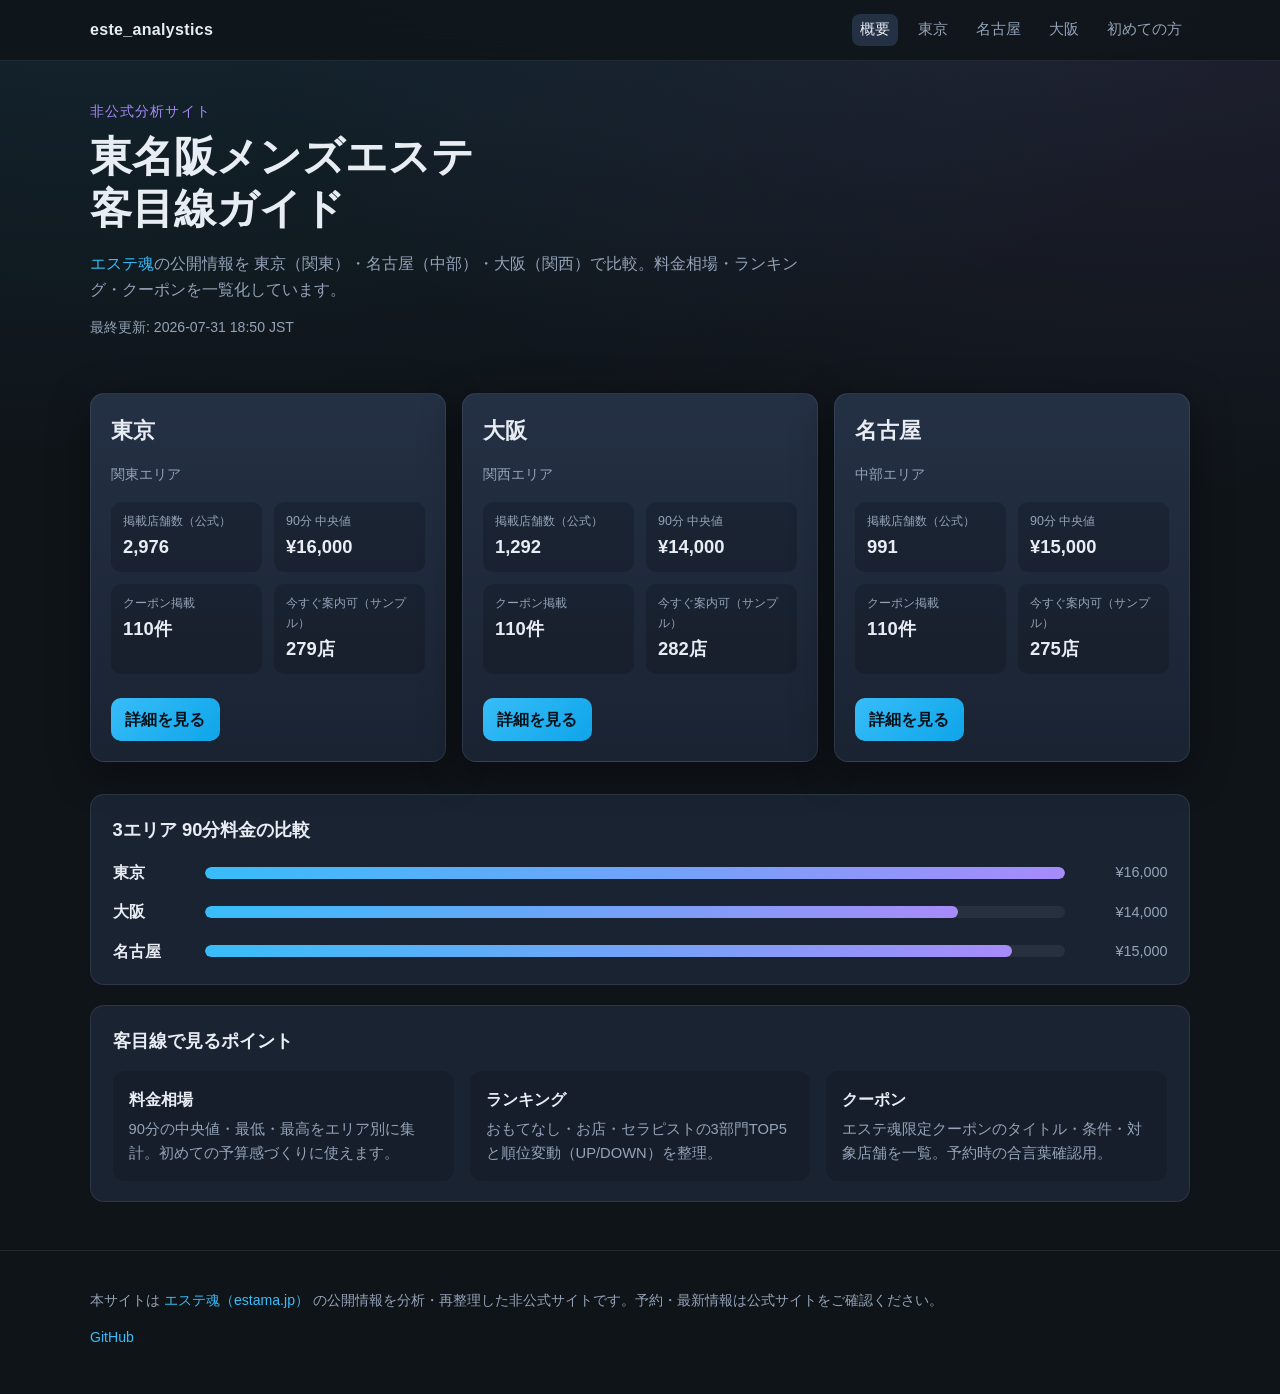
==== docs/index.html @ 69bd5143 "Add estama.jp analytics site for Tokyo, Nagoya, and Osaka. Publish customer-facing price, ranking, a" ====
<!DOCTYPE html>
<html lang="ja">
<head>
  <meta charset="UTF-8">
  <meta name="viewport" content="width=device-width, initial-scale=1.0">
  <title>エステ魂 東名阪エリア解析 | este_analystics</title>
  <meta name="description" content="エステ魂（estama.jp）の東京・名古屋・大阪エリアを客目線で再整理。料金相場、ランキング、クーポンを比較。">
  <link rel="stylesheet" href="css/style.css">
</head>
<body>
  <header class="site-header">
    <div class="container header-inner">
      <a class="logo" href="index.html">este_analystics</a>
      <nav class="nav">
        <a href="index.html" class="active">概要</a>
        <a href="area.html?region=kanto">東京</a>
        <a href="area.html?region=chubu">名古屋</a>
        <a href="area.html?region=kansai">大阪</a>
        <a href="guide.html">初めての方</a>
      </nav>
    </div>
  </header>

  <main class="container">
    <section class="hero">
      <p class="eyebrow">非公式分析サイト</p>
      <h1>東名阪メンズエステ<br>客目線ガイド</h1>
      <p class="lead">
        <a href="https://estama.jp/" target="_blank" rel="noopener">エステ魂</a>の公開情報を
        東京（関東）・名古屋（中部）・大阪（関西）で比較。料金相場・ランキング・クーポンを一覧化しています。
      </p>
      <p class="updated" id="updated-at">データ読込中…</p>
    </section>

    <section class="cards" id="region-cards"></section>

    <section class="panel">
      <h2>3エリア 90分料金の比較</h2>
      <div class="chart-bars" id="price-chart"></div>
    </section>

    <section class="panel">
      <h2>客目線で見るポイント</h2>
      <div class="tips-grid">
        <article class="tip">
          <h3>料金相場</h3>
          <p>90分の中央値・最低・最高をエリア別に集計。初めての予算感づくりに使えます。</p>
        </article>
        <article class="tip">
          <h3>ランキング</h3>
          <p>おもてなし・お店・セラピストの3部門TOP5と順位変動（UP/DOWN）を整理。</p>
        </article>
        <article class="tip">
          <h3>クーポン</h3>
          <p>エステ魂限定クーポンのタイトル・条件・対象店舗を一覧。予約時の合言葉確認用。</p>
        </article>
      </div>
    </section>
  </main>

  <footer class="site-footer">
    <div class="container">
      <p>
        本サイトは <a href="https://estama.jp/" target="_blank" rel="noopener">エステ魂（estama.jp）</a>
        の公開情報を分析・再整理した非公式サイトです。予約・最新情報は公式サイトをご確認ください。
      </p>
      <p><a href="https://github.com/jim-auto/este_analystics">GitHub</a></p>
    </div>
  </footer>

  <script src="js/utils.js"></script>
  <script src="js/index.js"></script>
</body>
</html>
---- docs/css/style.css ----
:root {
  --bg: #0f1419;
  --surface: #1a2332;
  --surface2: #243044;
  --text: #e8edf4;
  --muted: #94a3b8;
  --accent: #38bdf8;
  --accent2: #a78bfa;
  --ok: #34d399;
  --warn: #fbbf24;
  --danger: #f87171;
  --border: rgba(148, 163, 184, 0.15);
  --radius: 14px;
  --shadow: 0 10px 40px rgba(0, 0, 0, 0.35);
  font-family: "Segoe UI", "Hiragino Sans", "Yu Gothic UI", sans-serif;
}

* { box-sizing: border-box; }

body {
  margin: 0;
  background: radial-gradient(1200px 600px at 10% -10%, rgba(56, 189, 248, 0.12), transparent),
              radial-gradient(900px 500px at 90% 0%, rgba(167, 139, 250, 0.1), transparent),
              var(--bg);
  color: var(--text);
  line-height: 1.6;
}

a { color: var(--accent); text-decoration: none; }
a:hover { text-decoration: underline; }

.container { width: min(1100px, calc(100% - 2rem)); margin: 0 auto; }

.site-header {
  position: sticky;
  top: 0;
  z-index: 10;
  backdrop-filter: blur(12px);
  background: rgba(15, 20, 25, 0.85);
  border-bottom: 1px solid var(--border);
}

.header-inner {
  display: flex;
  align-items: center;
  justify-content: space-between;
  gap: 1rem;
  padding: 0.9rem 0;
}

.logo {
  font-weight: 700;
  color: var(--text);
  letter-spacing: 0.02em;
}

.nav {
  display: flex;
  flex-wrap: wrap;
  gap: 0.35rem 0.75rem;
}

.nav a {
  color: var(--muted);
  font-size: 0.92rem;
  padding: 0.25rem 0.5rem;
  border-radius: 8px;
}

.nav a.active,
.nav a:hover {
  color: var(--text);
  background: var(--surface2);
  text-decoration: none;
}

.hero { padding: 2.5rem 0 1rem; }
.eyebrow {
  color: var(--accent2);
  font-size: 0.85rem;
  letter-spacing: 0.08em;
  text-transform: uppercase;
  margin: 0 0 0.5rem;
}
.hero h1 {
  font-size: clamp(1.8rem, 4vw, 2.6rem);
  line-height: 1.25;
  margin: 0 0 1rem;
}
.lead { color: var(--muted); max-width: 720px; margin: 0 0 0.75rem; }
.updated { color: var(--muted); font-size: 0.88rem; }

.cards {
  display: grid;
  grid-template-columns: repeat(auto-fit, minmax(260px, 1fr));
  gap: 1rem;
  margin: 1.5rem 0 2rem;
}

.card {
  background: linear-gradient(180deg, var(--surface2), var(--surface));
  border: 1px solid var(--border);
  border-radius: var(--radius);
  padding: 1.25rem;
  box-shadow: var(--shadow);
}

.card h2 { margin: 0 0 0.25rem; font-size: 1.35rem; }
.card .sub { color: var(--muted); font-size: 0.9rem; margin-bottom: 1rem; }
.stat-grid {
  display: grid;
  grid-template-columns: 1fr 1fr;
  gap: 0.75rem;
  margin: 1rem 0;
}
.stat {
  background: rgba(0,0,0,0.18);
  border-radius: 10px;
  padding: 0.65rem 0.75rem;
}
.stat .label { color: var(--muted); font-size: 0.78rem; }
.stat .value { font-size: 1.15rem; font-weight: 700; }

.btn {
  display: inline-block;
  margin-top: 0.5rem;
  padding: 0.55rem 0.9rem;
  border-radius: 10px;
  background: linear-gradient(135deg, var(--accent), #0ea5e9);
  color: #041018;
  font-weight: 600;
  text-decoration: none;
}
.btn:hover { filter: brightness(1.05); text-decoration: none; }

.panel {
  background: var(--surface);
  border: 1px solid var(--border);
  border-radius: var(--radius);
  padding: 1.25rem 1.35rem;
  margin-bottom: 1.25rem;
}
.panel h2 { margin-top: 0; font-size: 1.15rem; }

.chart-bars { display: grid; gap: 0.85rem; }
.bar-row {
  display: grid;
  grid-template-columns: 80px 1fr 90px;
  gap: 0.75rem;
  align-items: center;
}
.bar-label { font-weight: 600; }
.bar-track {
  height: 12px;
  background: rgba(255,255,255,0.06);
  border-radius: 999px;
  overflow: hidden;
}
.bar-fill {
  height: 100%;
  border-radius: 999px;
  background: linear-gradient(90deg, var(--accent), var(--accent2));
}
.bar-value { text-align: right; color: var(--muted); font-size: 0.9rem; }

.tips-grid {
  display: grid;
  grid-template-columns: repeat(auto-fit, minmax(220px, 1fr));
  gap: 1rem;
}
.tip {
  background: rgba(0,0,0,0.15);
  border-radius: 12px;
  padding: 1rem;
}
.tip h3 { margin: 0 0 0.35rem; font-size: 1rem; }
.tip p { margin: 0; color: var(--muted); font-size: 0.92rem; }

.site-footer {
  margin-top: 3rem;
  padding: 1.5rem 0 2rem;
  border-top: 1px solid var(--border);
  color: var(--muted);
  font-size: 0.88rem;
}

.area-header { padding: 2rem 0 0.5rem; }
.area-header h1 { margin: 0 0 0.35rem; }
.meta-row {
  display: flex;
  flex-wrap: wrap;
  gap: 0.5rem 1rem;
  color: var(--muted);
  font-size: 0.9rem;
  margin-bottom: 1rem;
}
.meta-row a { color: var(--accent); }

.grid-2 {
  display: grid;
  grid-template-columns: repeat(auto-fit, minmax(280px, 1fr));
  gap: 1rem;
}

table {
  width: 100%;
  border-collapse: collapse;
  font-size: 0.92rem;
}
th, td {
  padding: 0.55rem 0.45rem;
  border-bottom: 1px solid var(--border);
  text-align: left;
  vertical-align: top;
}
th { color: var(--muted); font-weight: 600; }

.trend-up { color: var(--ok); font-size: 0.82rem; }
.trend-down { color: var(--danger); font-size: 0.82rem; }
.trend-same { color: var(--muted); font-size: 0.82rem; }

.tag {
  display: inline-block;
  padding: 0.15rem 0.45rem;
  border-radius: 999px;
  background: rgba(56, 189, 248, 0.15);
  color: var(--accent);
  font-size: 0.78rem;
}

.coupon-list { display: grid; gap: 0.75rem; }
.coupon-item {
  padding: 0.85rem;
  border-radius: 12px;
  background: rgba(0,0,0,0.18);
  border: 1px solid var(--border);
}
.coupon-item h3 { margin: 0 0 0.35rem; font-size: 0.98rem; }
.coupon-item p { margin: 0.25rem 0; color: var(--muted); font-size: 0.88rem; }

.loading, .error { padding: 3rem 0; color: var(--muted); }

.prose h1 { margin-top: 2rem; }
.prose ul { padding-left: 1.2rem; }
.prose li { margin: 0.35rem 0; }

@media (max-width: 640px) {
  .bar-row { grid-template-columns: 60px 1fr 72px; }
  .header-inner { flex-direction: column; align-items: flex-start; }
}
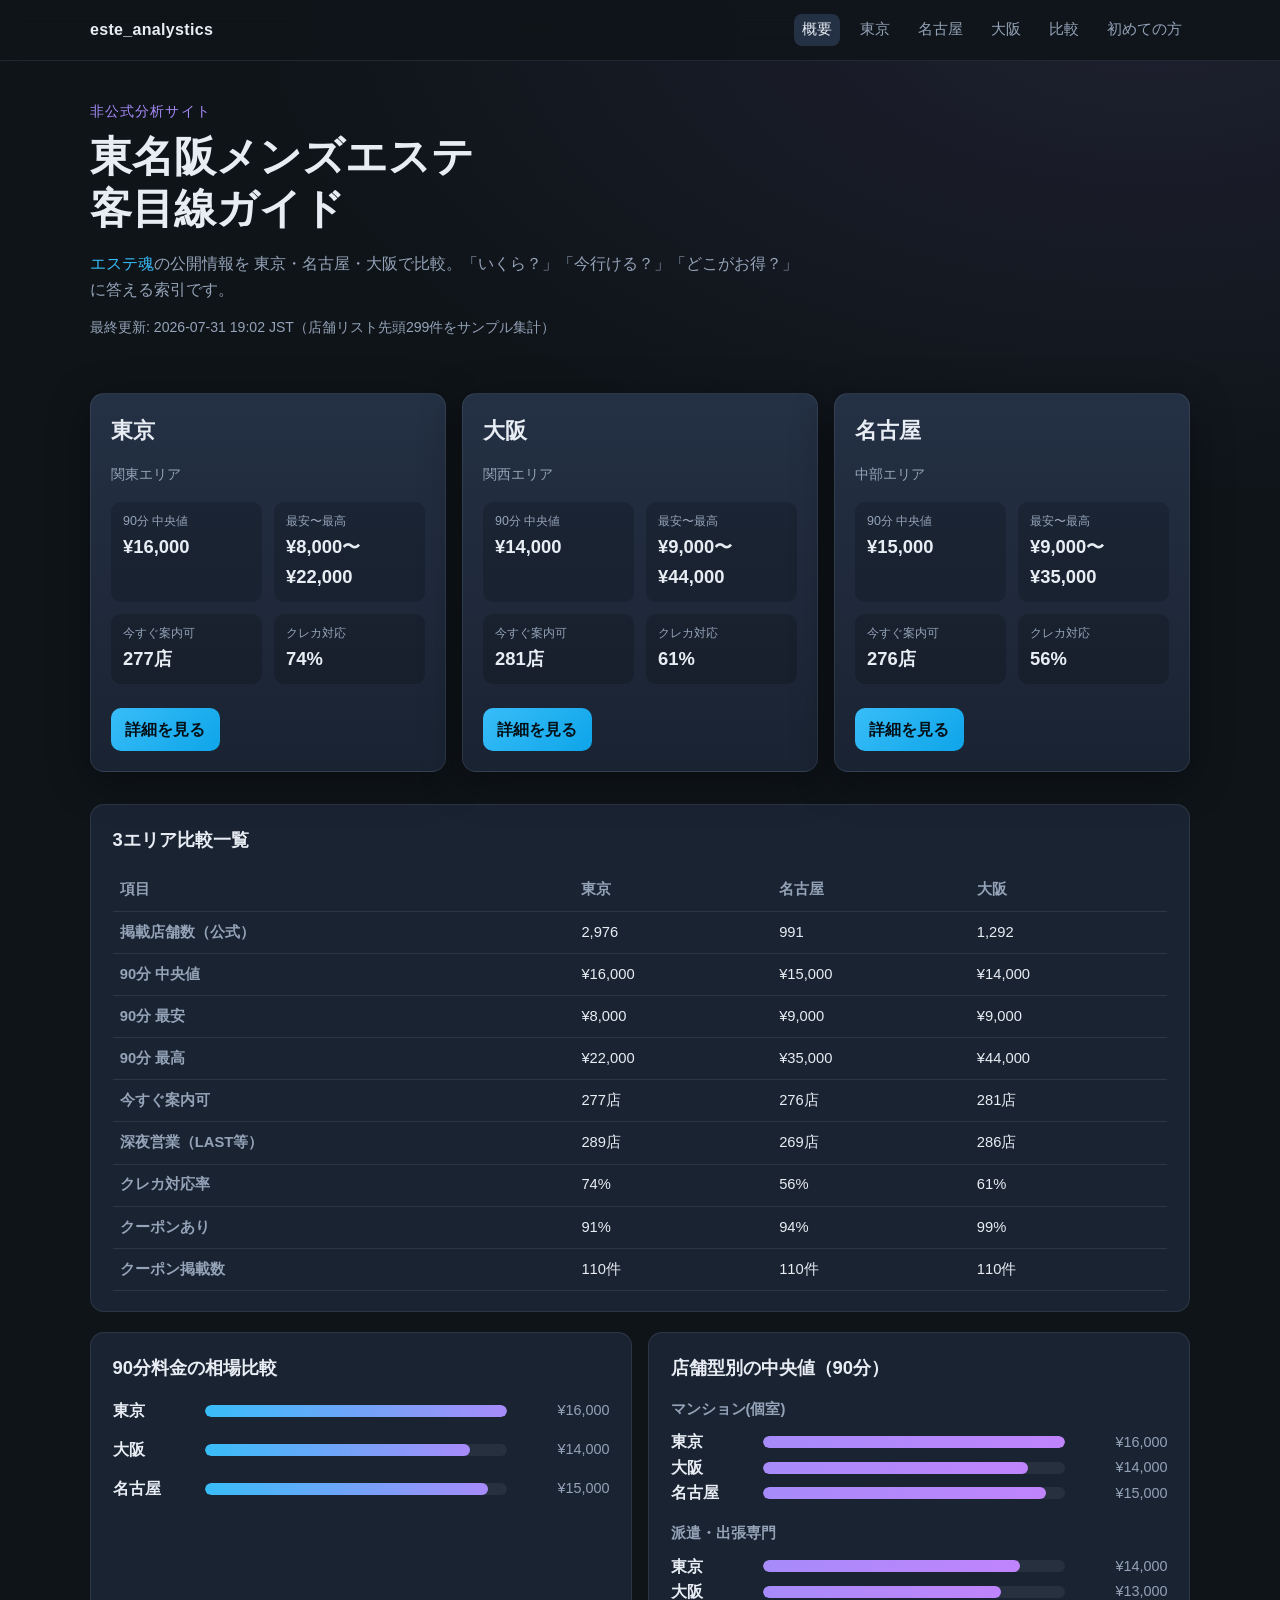
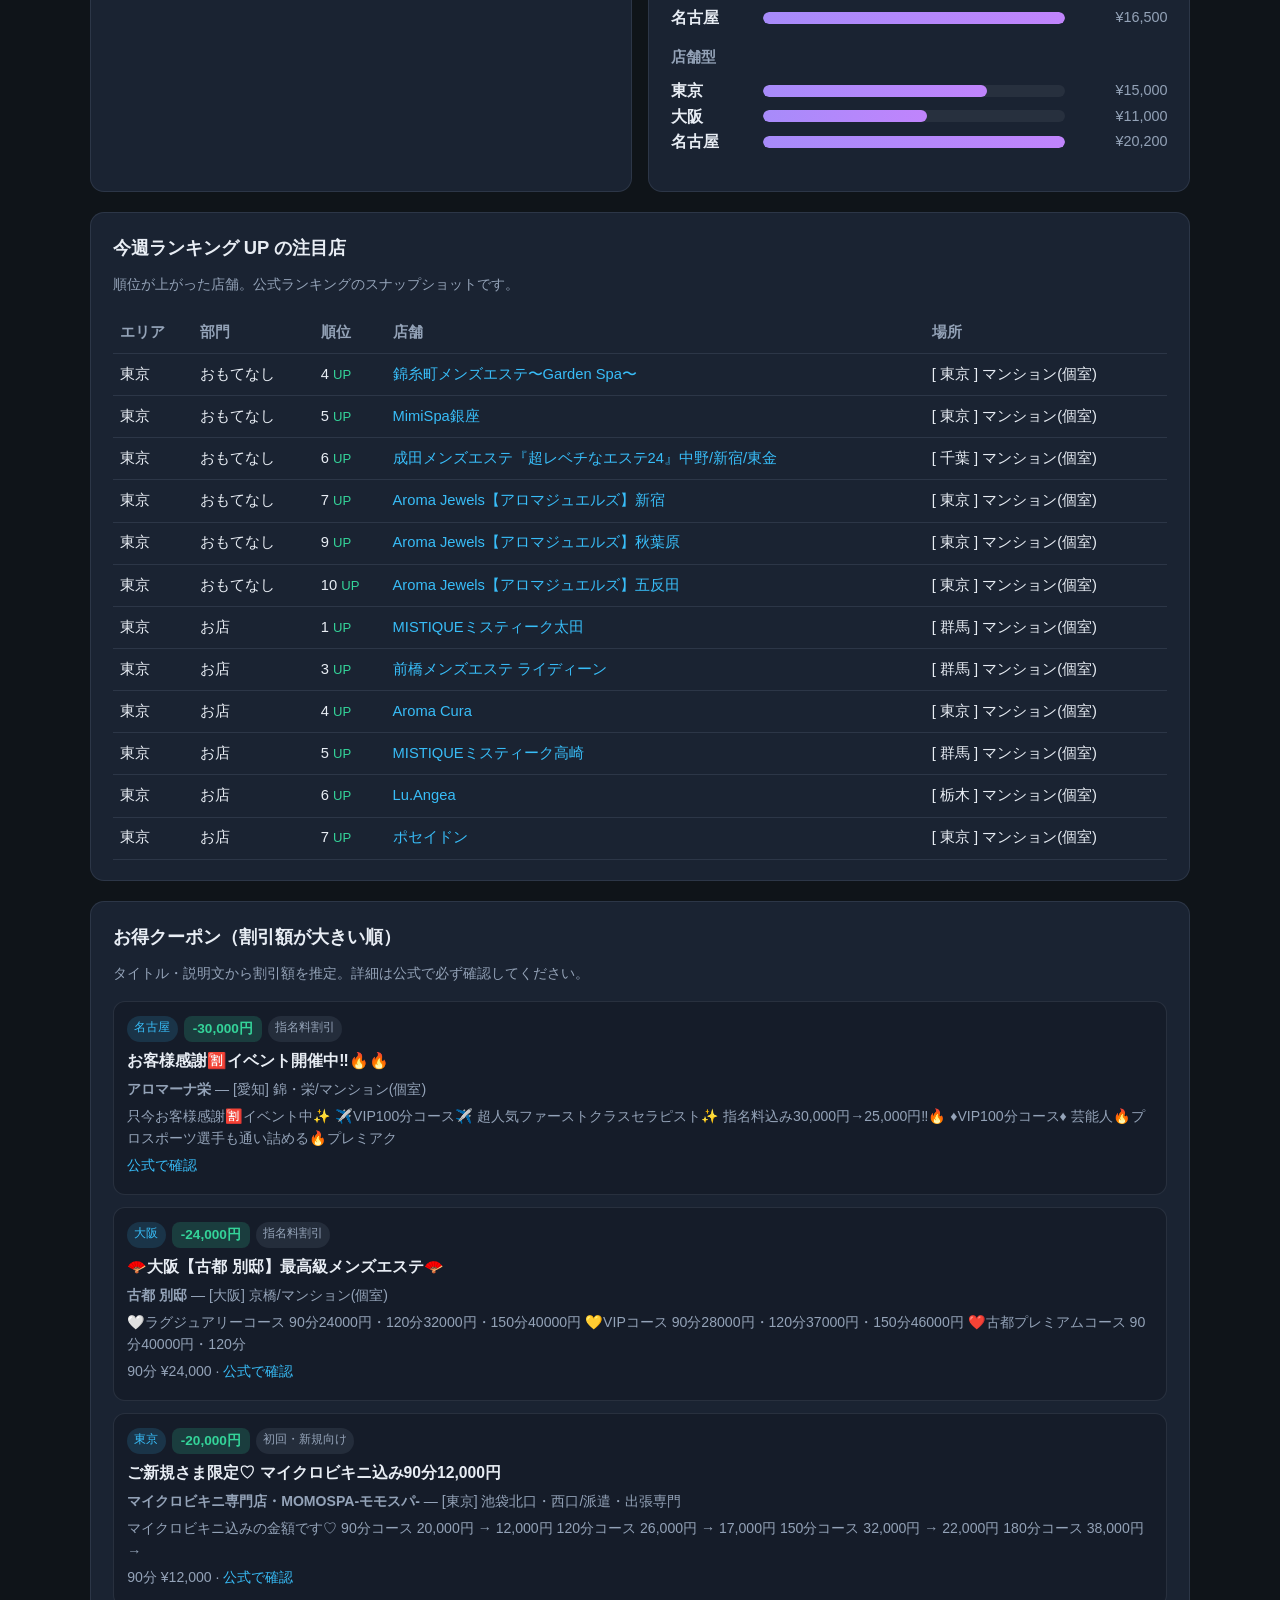
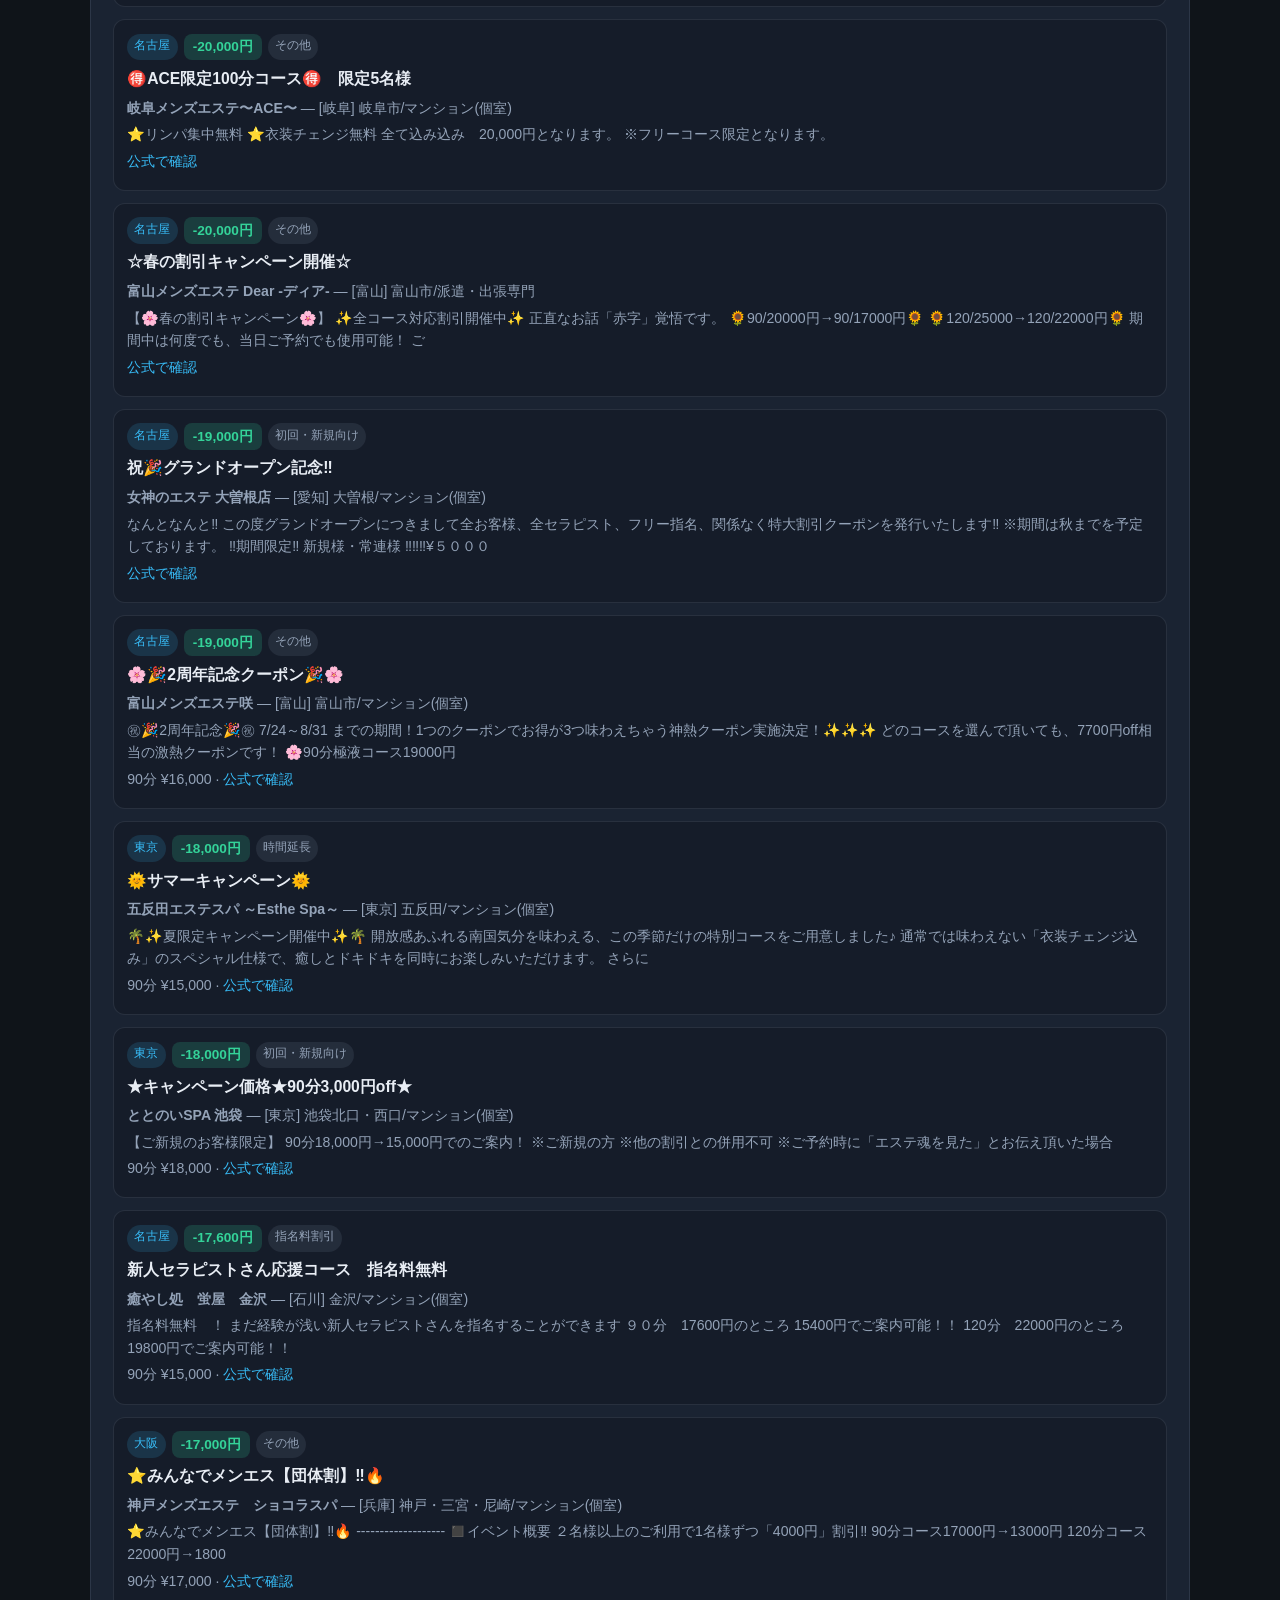
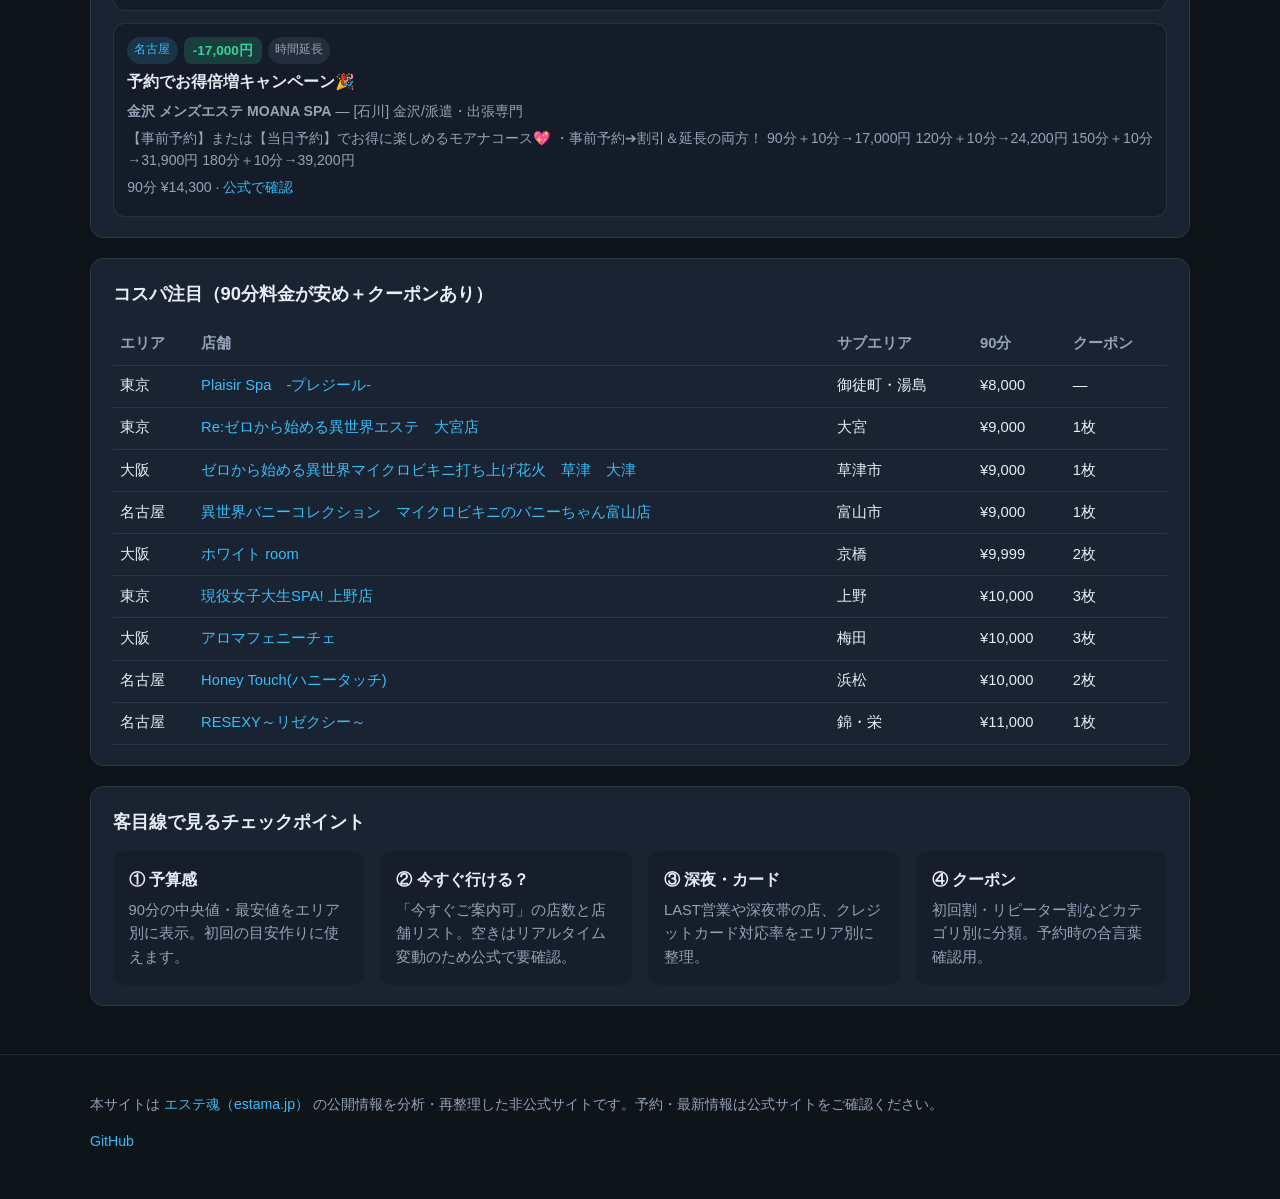
==== commit 32775359: "Add customer-focused insights: availability, pricing breakdowns, and coupons. Surface now-available " ====
--- a/docs/index.html
+++ b/docs/index.html
@@ -4,7 +4,7 @@
   <meta charset="UTF-8">
   <meta name="viewport" content="width=device-width, initial-scale=1.0">
   <title>エステ魂 東名阪エリア解析 | este_analystics</title>
-  <meta name="description" content="エステ魂（estama.jp）の東京・名古屋・大阪エリアを客目線で再整理。料金相場、ランキング、クーポンを比較。">
+  <meta name="description" content="エステ魂（estama.jp）の東京・名古屋・大阪を客目線で再整理。料金相場、今すぐ案内可、クーポン、ランキングを比較。">
   <link rel="stylesheet" href="css/style.css">
 </head>
 <body>
@@ -16,6 +16,7 @@
         <a href="area.html?region=kanto">東京</a>
         <a href="area.html?region=chubu">名古屋</a>
         <a href="area.html?region=kansai">大阪</a>
+        <a href="compare.html">比較</a>
         <a href="guide.html">初めての方</a>
       </nav>
     </div>
@@ -27,7 +28,7 @@
       <h1>東名阪メンズエステ<br>客目線ガイド</h1>
       <p class="lead">
         <a href="https://estama.jp/" target="_blank" rel="noopener">エステ魂</a>の公開情報を
-        東京（関東）・名古屋（中部）・大阪（関西）で比較。料金相場・ランキング・クーポンを一覧化しています。
+        東京・名古屋・大阪で比較。「いくら？」「今行ける？」「どこがお得？」に答える索引です。
       </p>
       <p class="updated" id="updated-at">データ読込中…</p>
     </section>
@@ -35,24 +36,68 @@
     <section class="cards" id="region-cards"></section>
 
     <section class="panel">
-      <h2>3エリア 90分料金の比較</h2>
-      <div class="chart-bars" id="price-chart"></div>
+      <h2>3エリア比較一覧</h2>
+      <div class="table-scroll">
+        <table id="compare-table">
+          <thead>
+            <tr>
+              <th>項目</th>
+              <th>東京</th>
+              <th>名古屋</th>
+              <th>大阪</th>
+            </tr>
+          </thead>
+          <tbody></tbody>
+        </table>
+      </div>
+    </section>
+
+    <section class="grid-2">
+      <div class="panel">
+        <h2>90分料金の相場比較</h2>
+        <div class="chart-bars" id="price-chart"></div>
+      </div>
+      <div class="panel">
+        <h2>店舗型別の中央値（90分）</h2>
+        <div id="type-chart"></div>
+      </div>
     </section>
 
     <section class="panel">
-      <h2>客目線で見るポイント</h2>
+      <h2>今週ランキング UP の注目店</h2>
+      <p class="section-note">順位が上がった店舗。公式ランキングのスナップショットです。</p>
+      <div id="ranking-movers"></div>
+    </section>
+
+    <section class="panel">
+      <h2>お得クーポン（割引額が大きい順）</h2>
+      <p class="section-note">タイトル・説明文から割引額を推定。詳細は公式で必ず確認してください。</p>
+      <div class="coupon-list" id="best-coupons"></div>
+    </section>
+
+    <section class="panel">
+      <h2>コスパ注目（90分料金が安め＋クーポンあり）</h2>
+      <div id="budget-picks"></div>
+    </section>
+
+    <section class="panel">
+      <h2>客目線で見るチェックポイント</h2>
       <div class="tips-grid">
         <article class="tip">
-          <h3>料金相場</h3>
-          <p>90分の中央値・最低・最高をエリア別に集計。初めての予算感づくりに使えます。</p>
+          <h3>① 予算感</h3>
+          <p>90分の中央値・最安値をエリア別に表示。初回の目安作りに使えます。</p>
         </article>
         <article class="tip">
-          <h3>ランキング</h3>
-          <p>おもてなし・お店・セラピストの3部門TOP5と順位変動（UP/DOWN）を整理。</p>
+          <h3>② 今すぐ行ける？</h3>
+          <p>「今すぐご案内可」の店数と店舗リスト。空きはリアルタイム変動のため公式で要確認。</p>
         </article>
         <article class="tip">
-          <h3>クーポン</h3>
-          <p>エステ魂限定クーポンのタイトル・条件・対象店舗を一覧。予約時の合言葉確認用。</p>
+          <h3>③ 深夜・カード</h3>
+          <p>LAST営業や深夜帯の店、クレジットカード対応率をエリア別に整理。</p>
+        </article>
+        <article class="tip">
+          <h3>④ クーポン</h3>
+          <p>初回割・リピーター割などカテゴリ別に分類。予約時の合言葉確認用。</p>
         </article>
       </div>
     </section>
@@ -69,6 +114,7 @@
   </footer>
 
   <script src="js/utils.js"></script>
+  <script src="js/render.js"></script>
   <script src="js/index.js"></script>
 </body>
 </html>
--- a/docs/css/style.css
+++ b/docs/css/style.css
@@ -244,6 +244,94 @@
 .prose ul { padding-left: 1.2rem; }
 .prose li { margin: 0.35rem 0; }
 
+.section-note {
+  color: var(--muted);
+  font-size: 0.88rem;
+  margin: -0.25rem 0 1rem;
+}
+
+.table-scroll { overflow-x: auto; }
+
+.stat-banner {
+  display: grid;
+  grid-template-columns: repeat(auto-fit, minmax(130px, 1fr));
+  gap: 0.75rem;
+  margin-bottom: 1.25rem;
+}
+
+.stat-banner .stat {
+  background: var(--surface);
+  border: 1px solid var(--border);
+  border-radius: 12px;
+  padding: 0.85rem;
+  text-align: center;
+}
+
+.stat-banner .value { font-size: 1.25rem; }
+
+.bar-fill-alt {
+  background: linear-gradient(90deg, var(--accent2), #c084fc);
+}
+
+.type-group { margin-bottom: 1rem; }
+.type-group h3 {
+  font-size: 0.92rem;
+  color: var(--muted);
+  margin: 0 0 0.5rem;
+}
+
+.discount-badge {
+  display: inline-block;
+  padding: 0.15rem 0.55rem;
+  border-radius: 8px;
+  background: rgba(52, 211, 153, 0.18);
+  color: var(--ok);
+  font-weight: 700;
+  font-size: 0.85rem;
+}
+
+.coupon-head {
+  display: flex;
+  flex-wrap: wrap;
+  gap: 0.4rem;
+  margin-bottom: 0.35rem;
+}
+
+.tag-muted {
+  background: rgba(148, 163, 184, 0.12);
+  color: var(--muted);
+}
+
+.tabs {
+  display: flex;
+  flex-wrap: wrap;
+  gap: 0.4rem;
+  margin-bottom: 1rem;
+}
+
+.tab-btn {
+  border: 1px solid var(--border);
+  background: rgba(0,0,0,0.15);
+  color: var(--muted);
+  border-radius: 999px;
+  padding: 0.35rem 0.75rem;
+  cursor: pointer;
+  font-size: 0.85rem;
+}
+
+.tab-btn.active {
+  background: rgba(56, 189, 248, 0.15);
+  color: var(--accent);
+  border-color: rgba(56, 189, 248, 0.35);
+}
+
+.tab-panel { display: none; }
+.tab-panel.active { display: block; }
+
+.muted { color: var(--muted); }
+
+small { color: var(--muted); font-size: 0.78rem; }
+
 @media (max-width: 640px) {
   .bar-row { grid-template-columns: 60px 1fr 72px; }
   .header-inner { flex-direction: column; align-items: flex-start; }
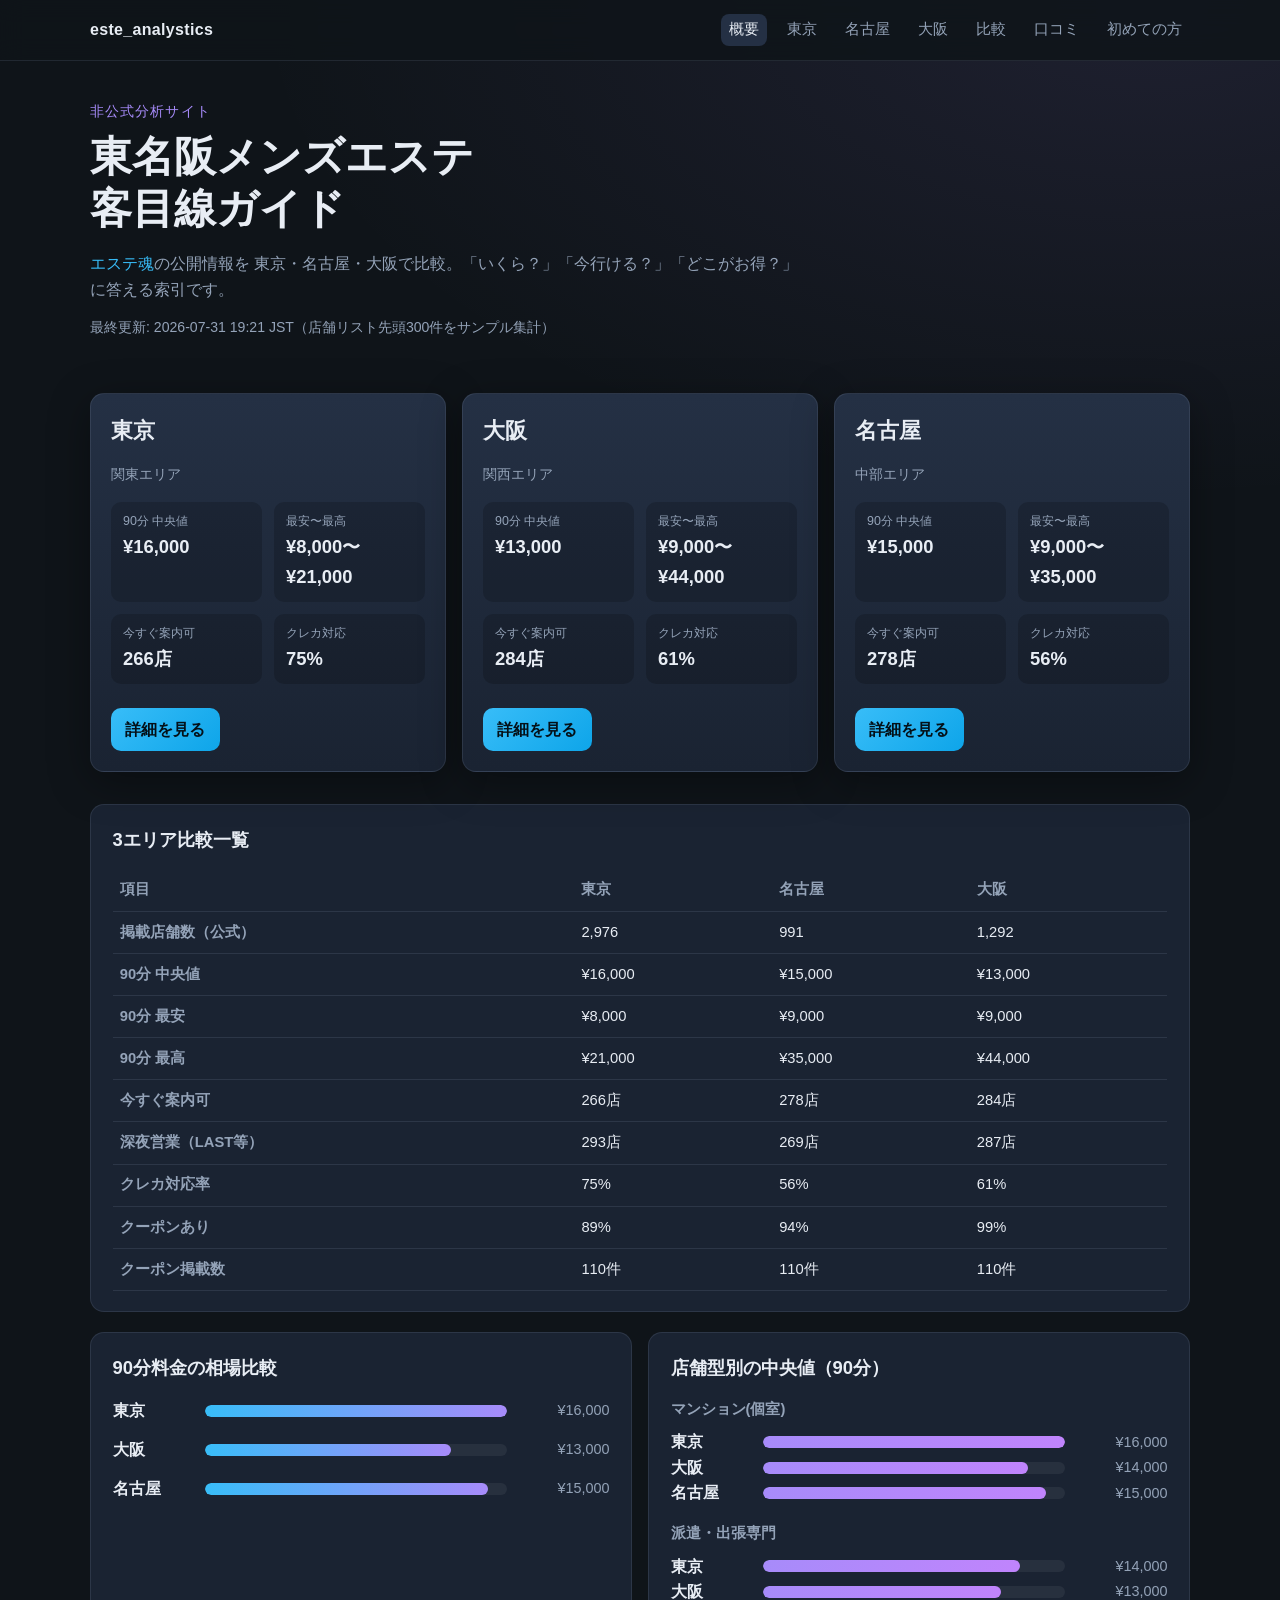
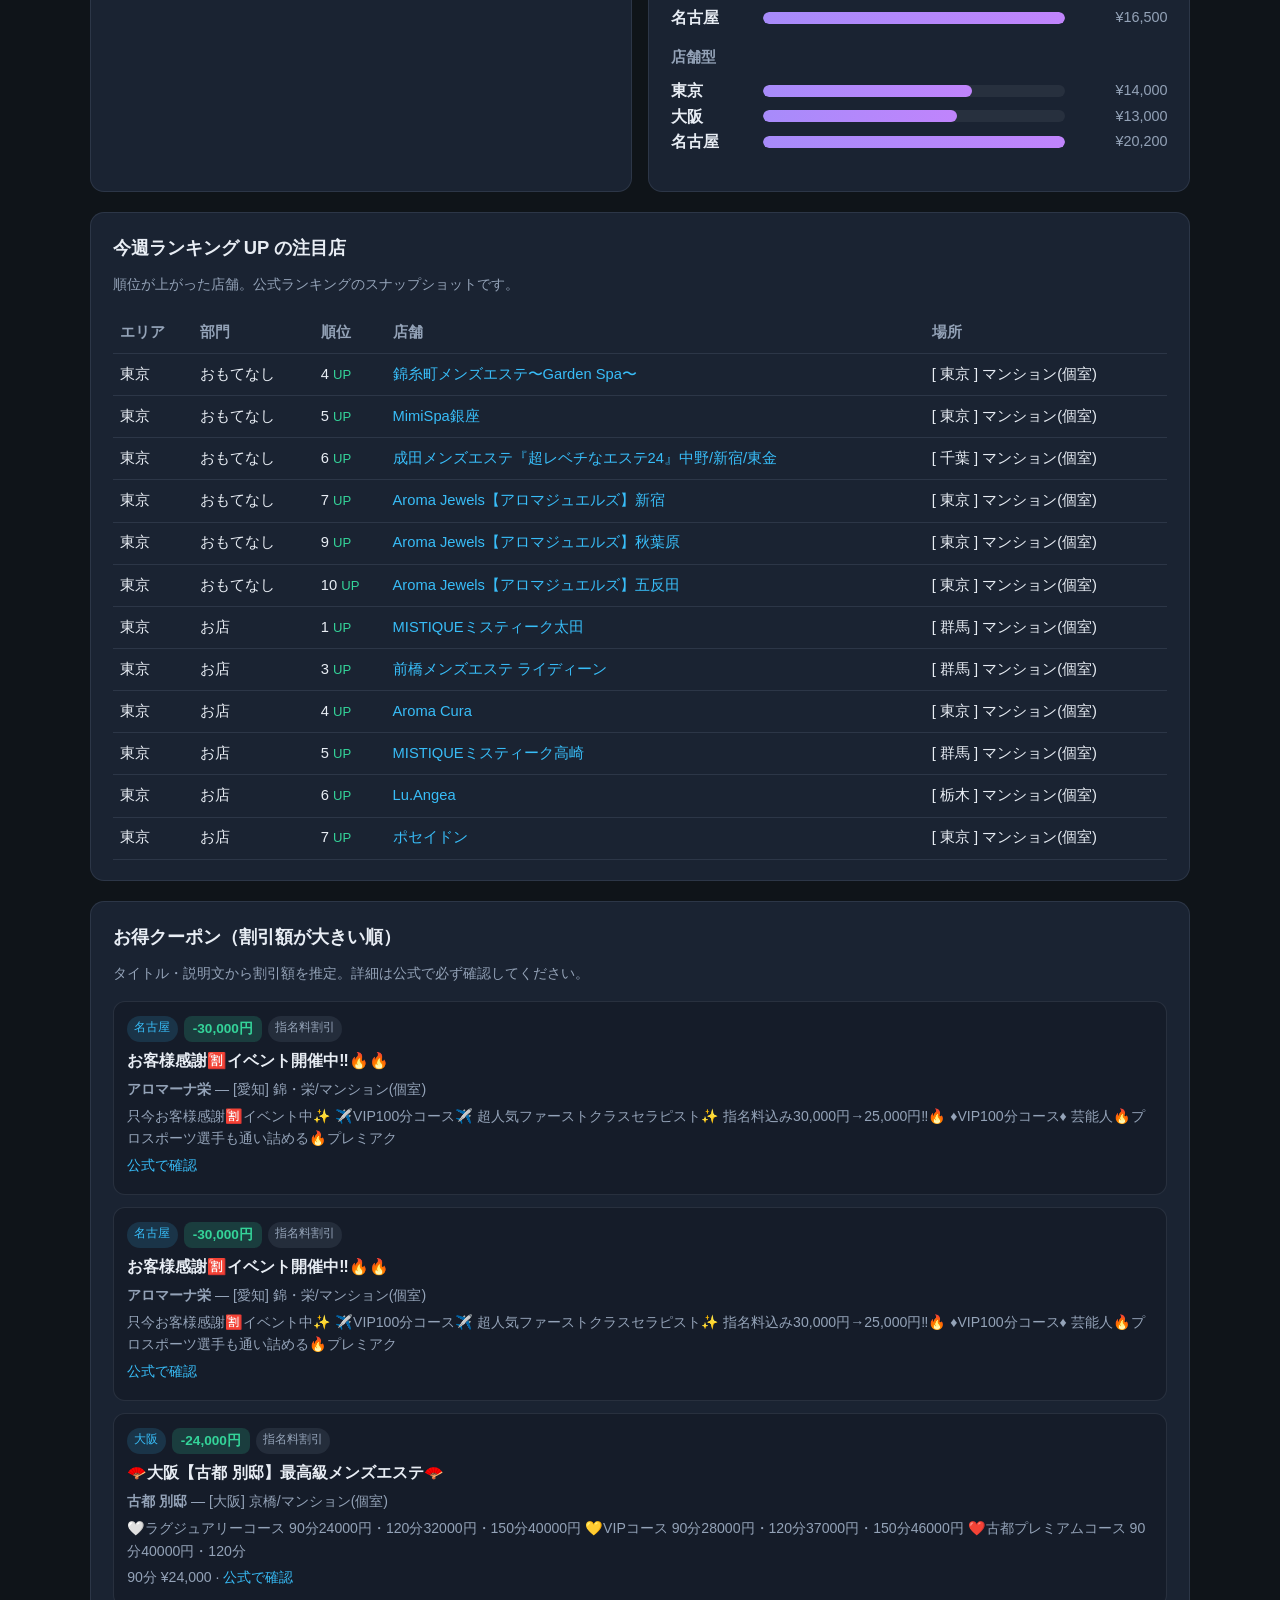
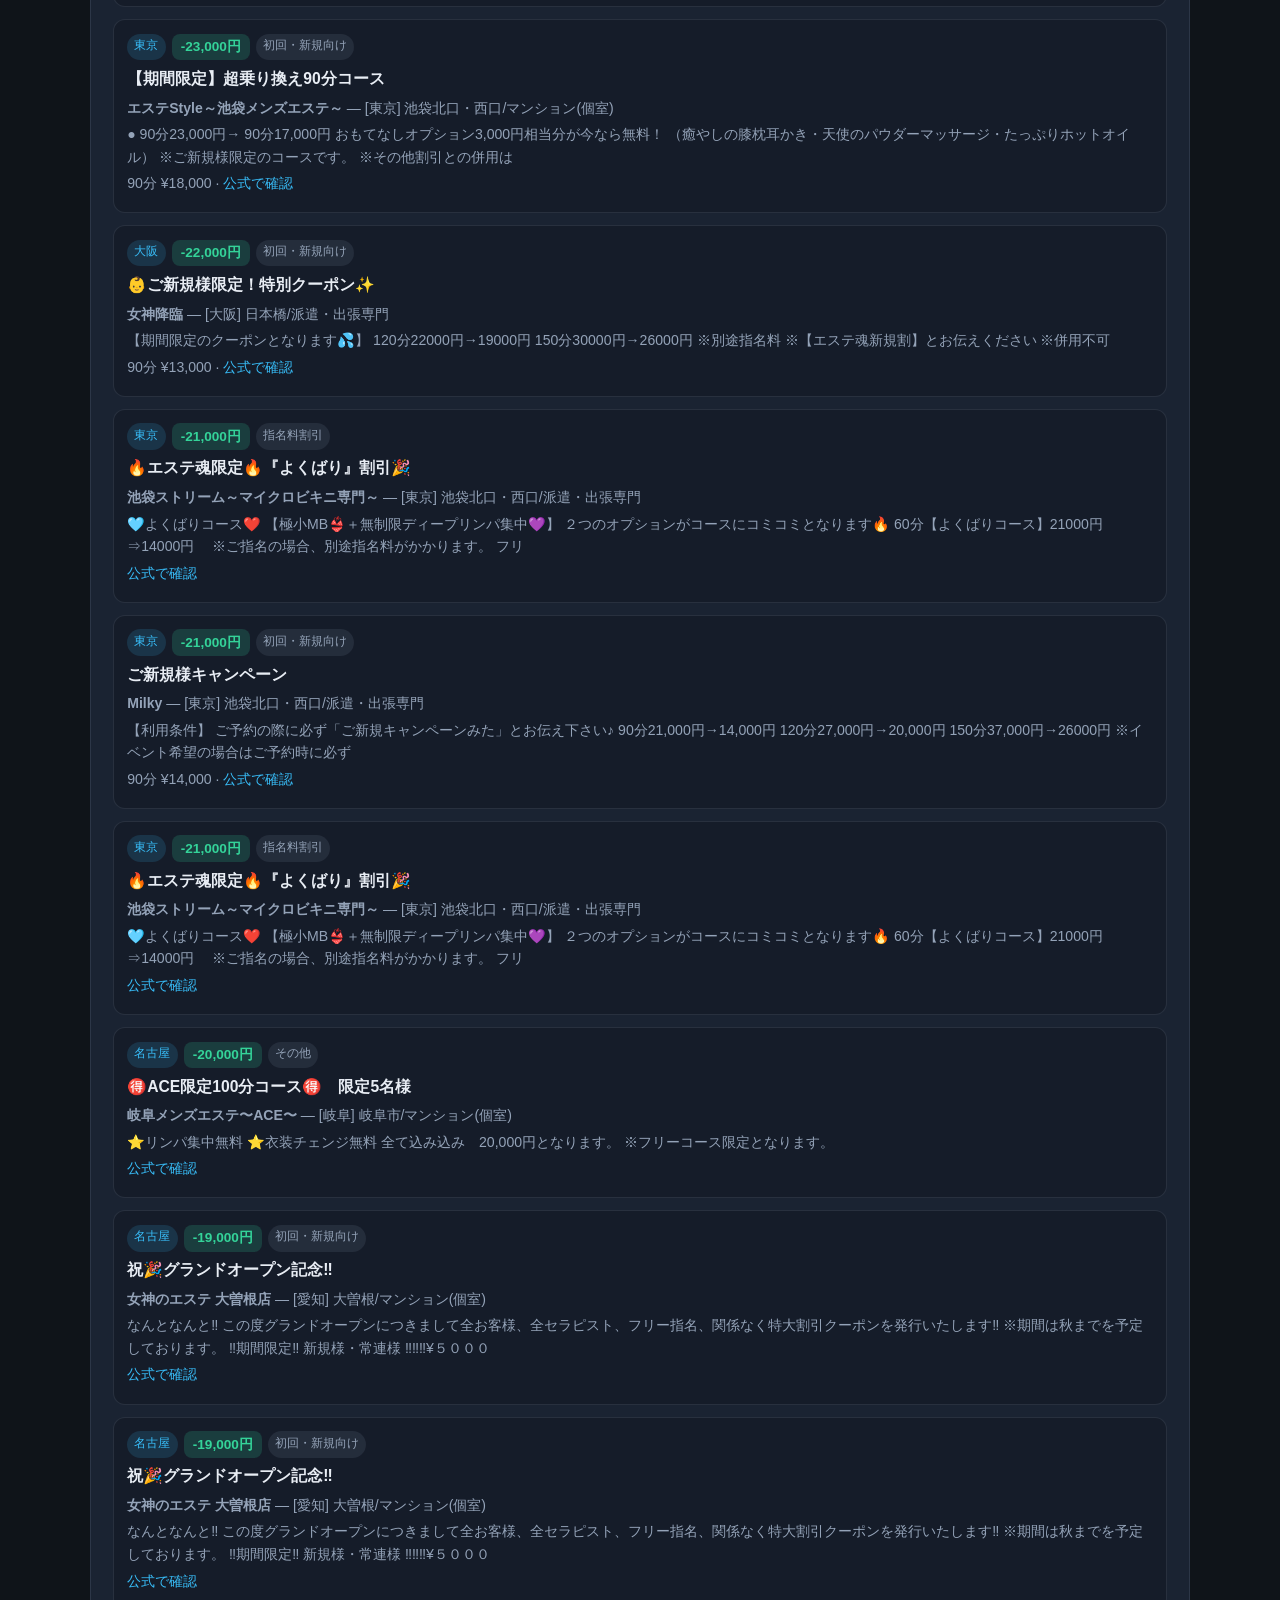
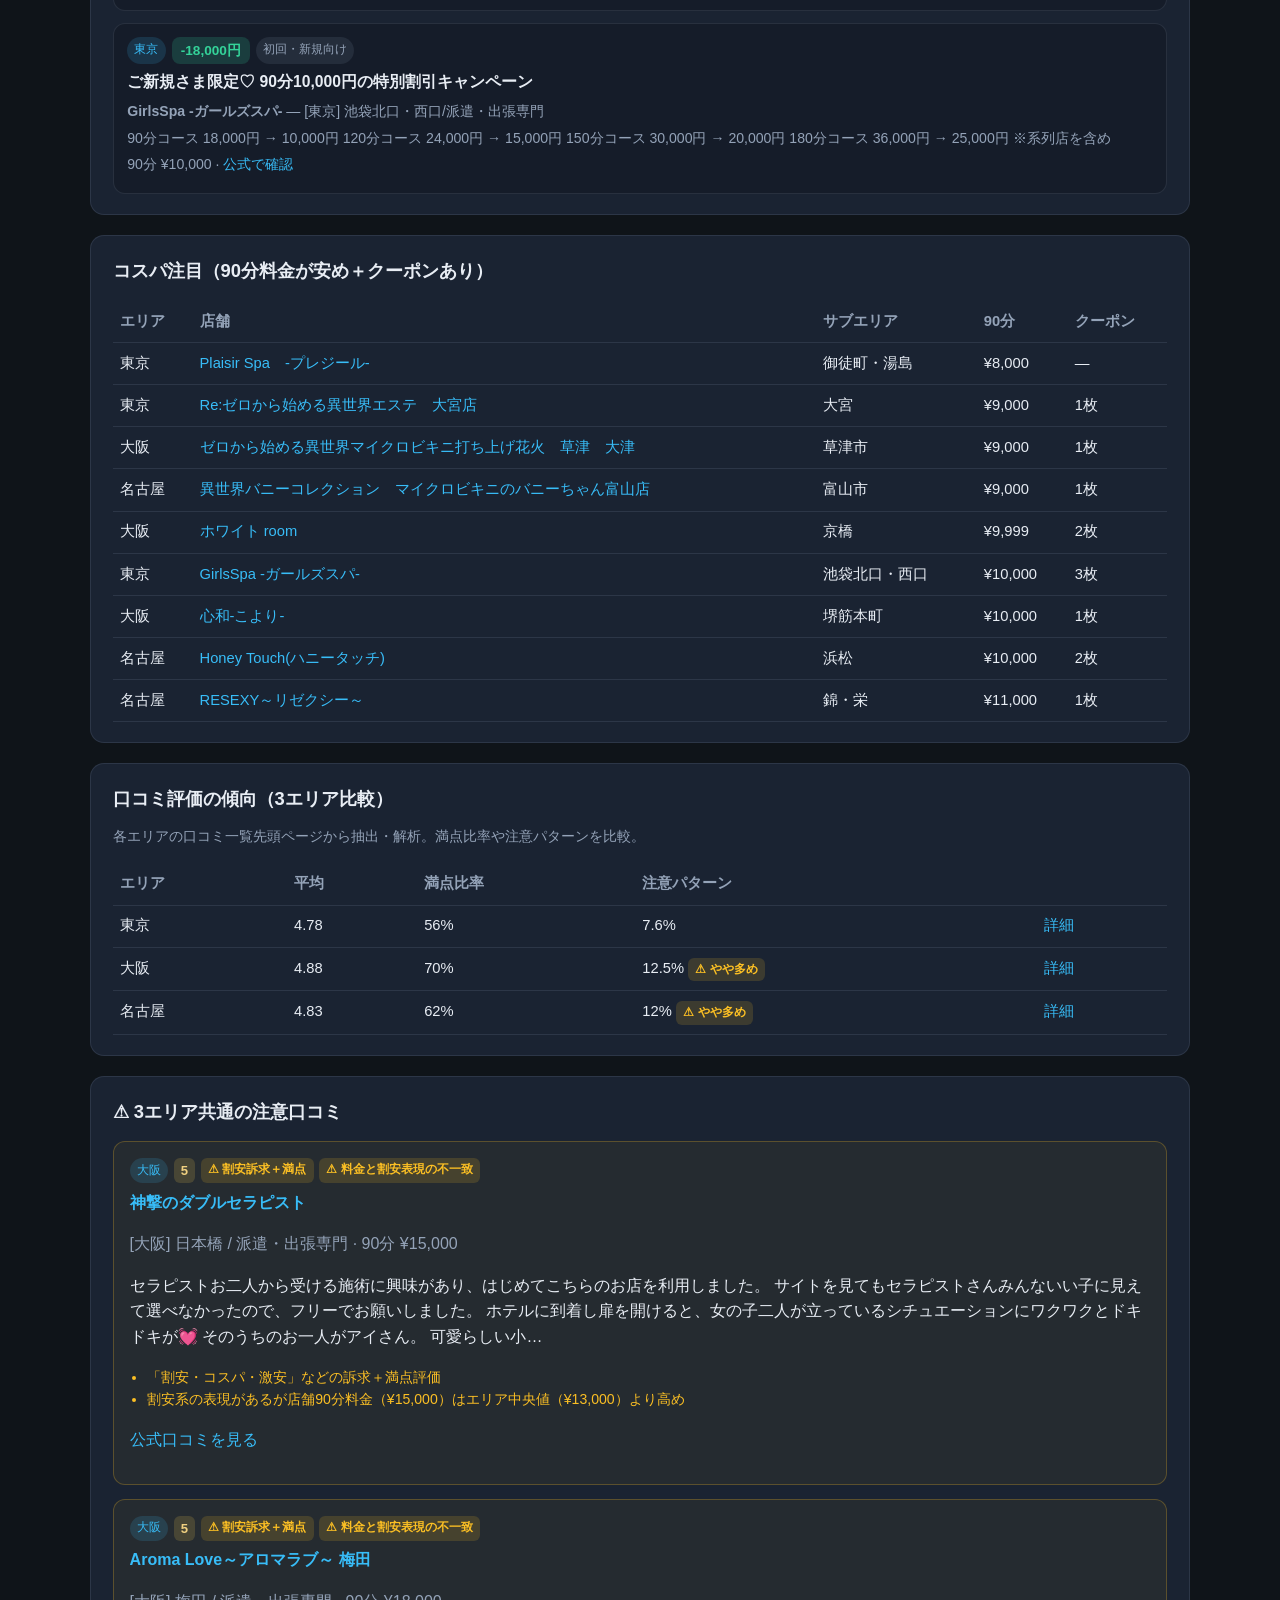
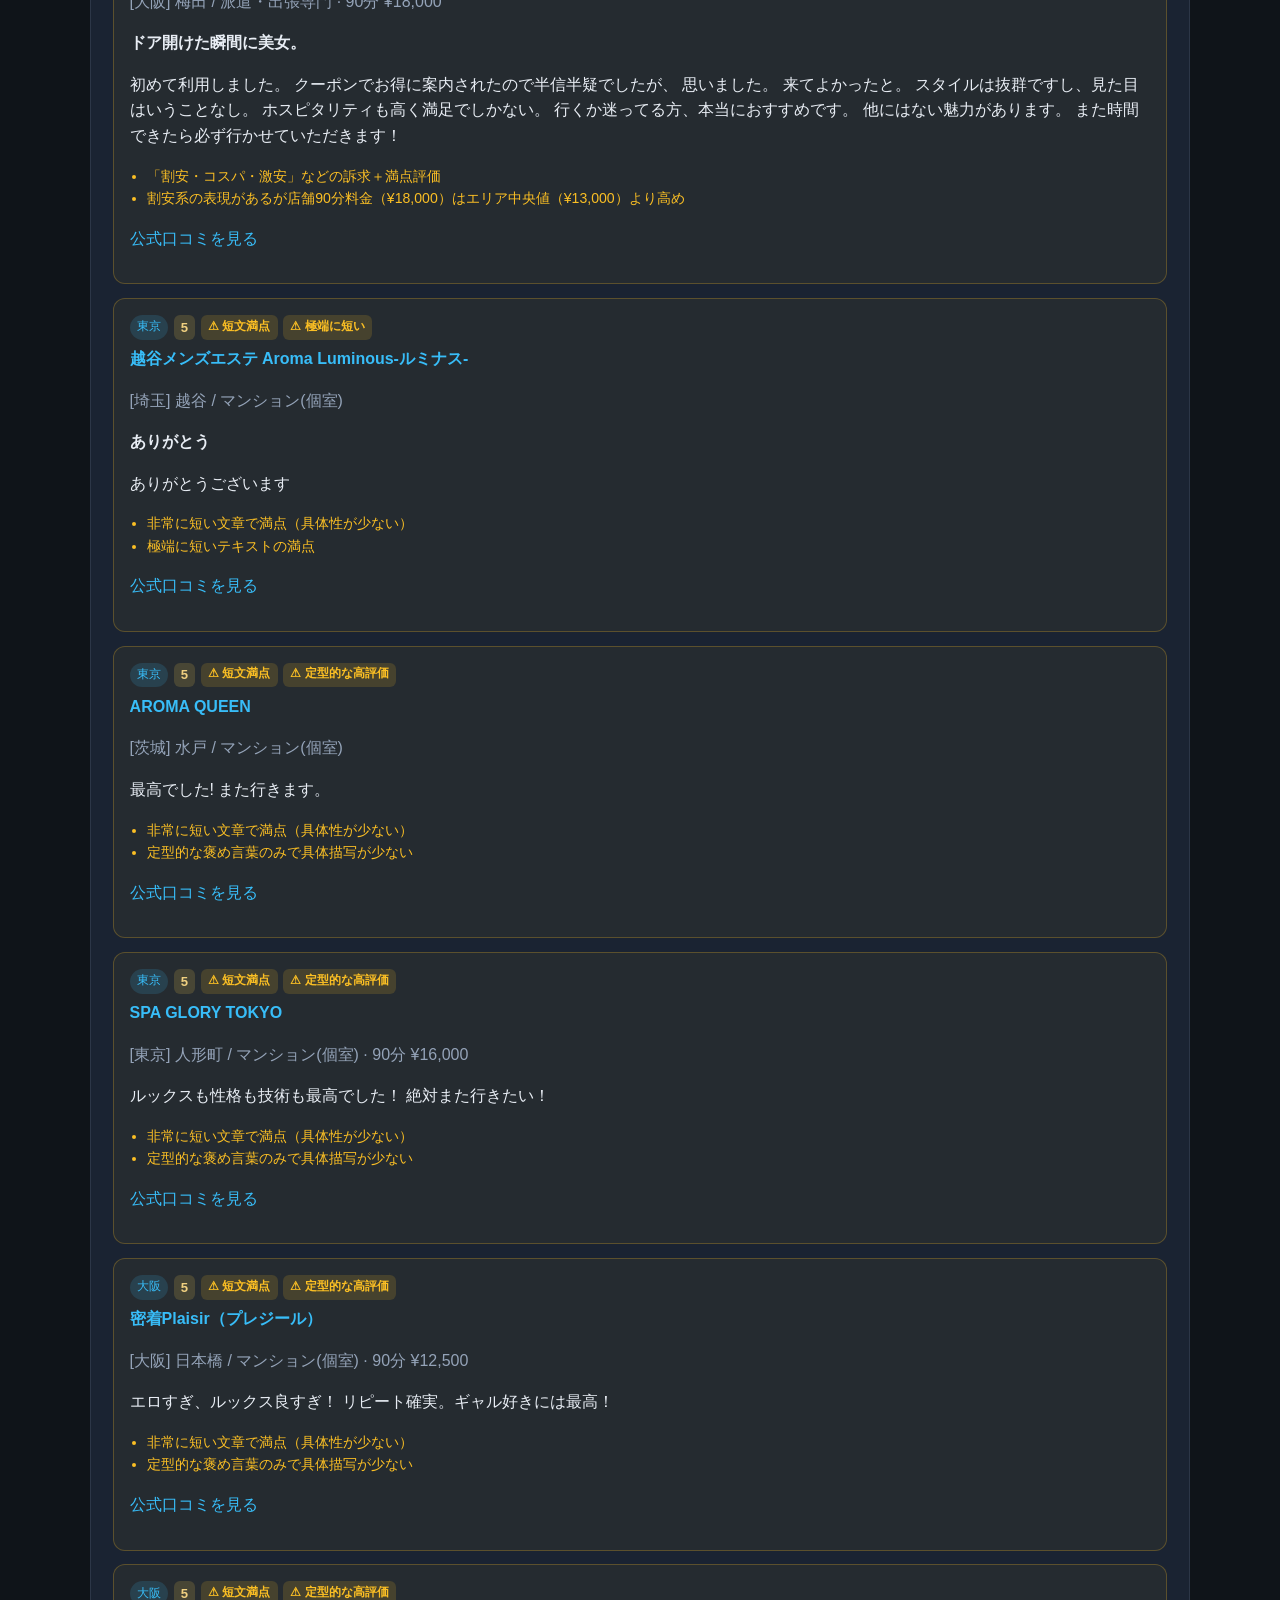
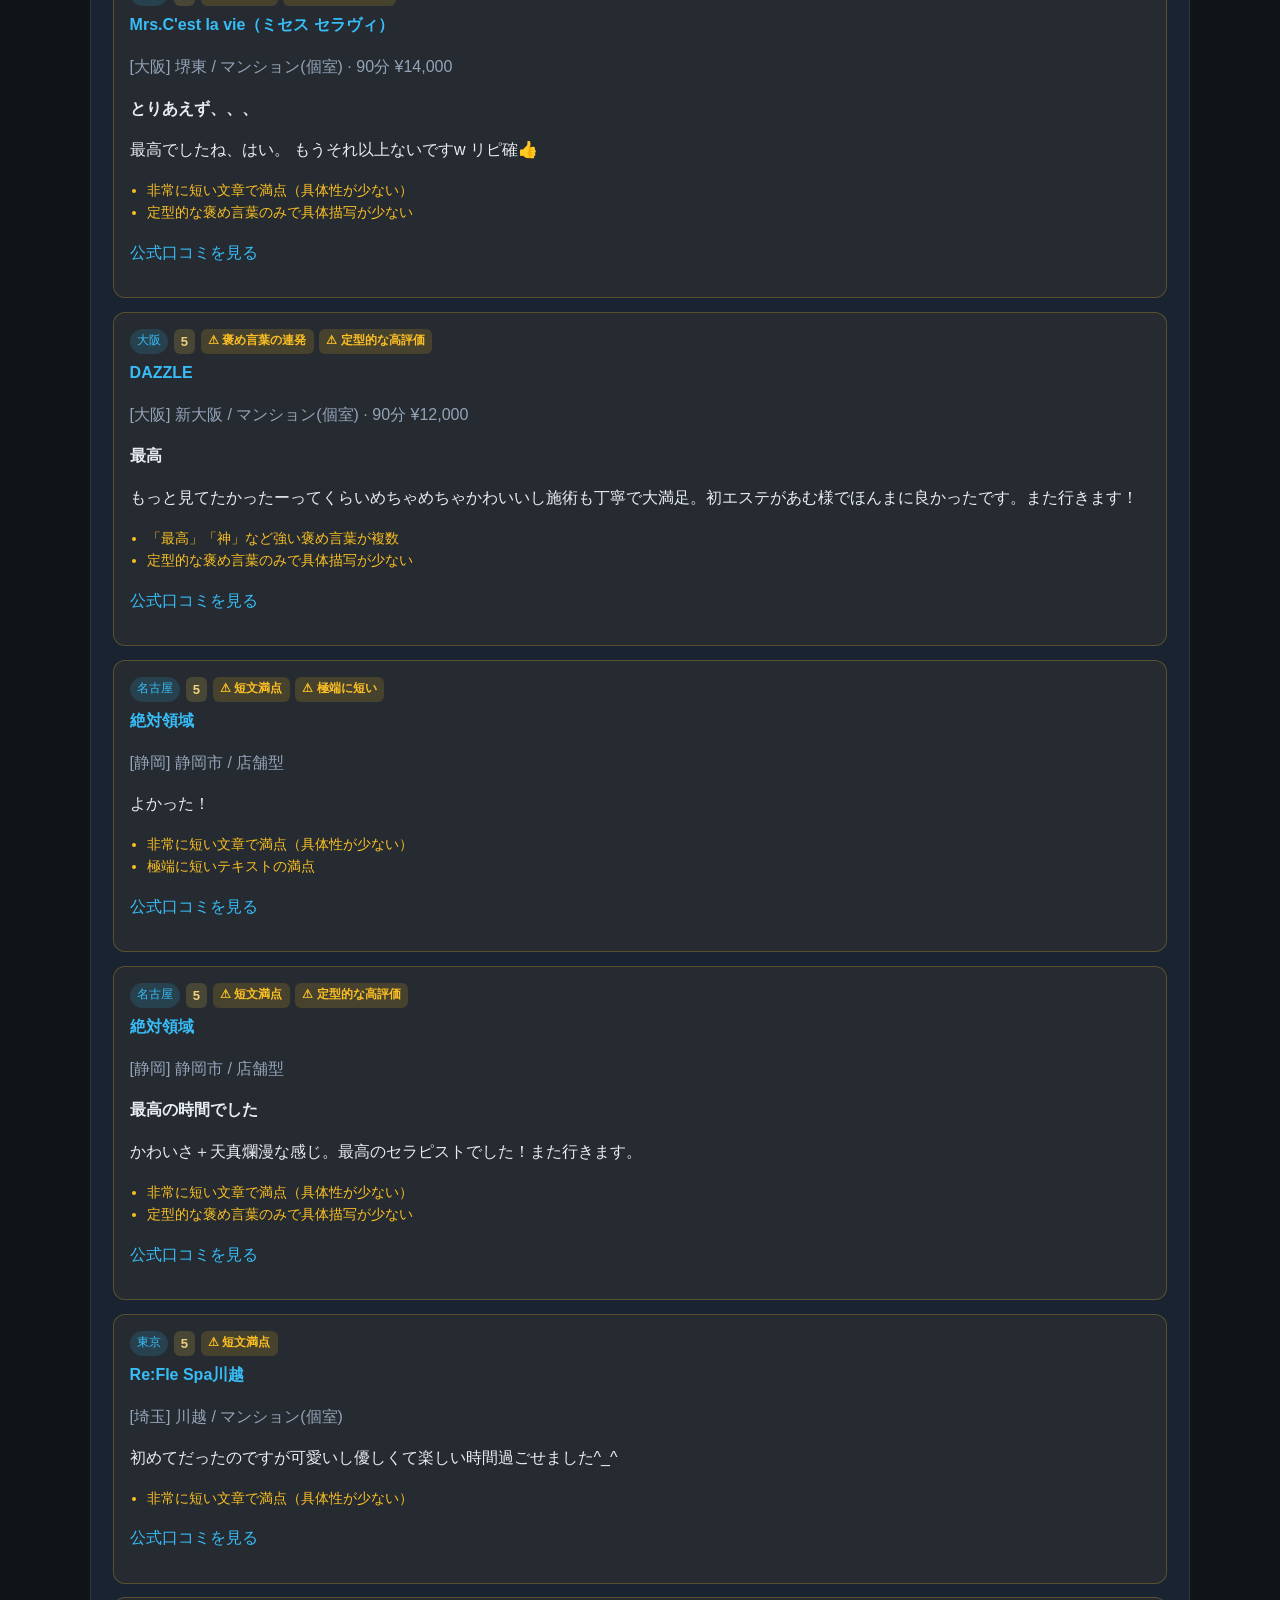
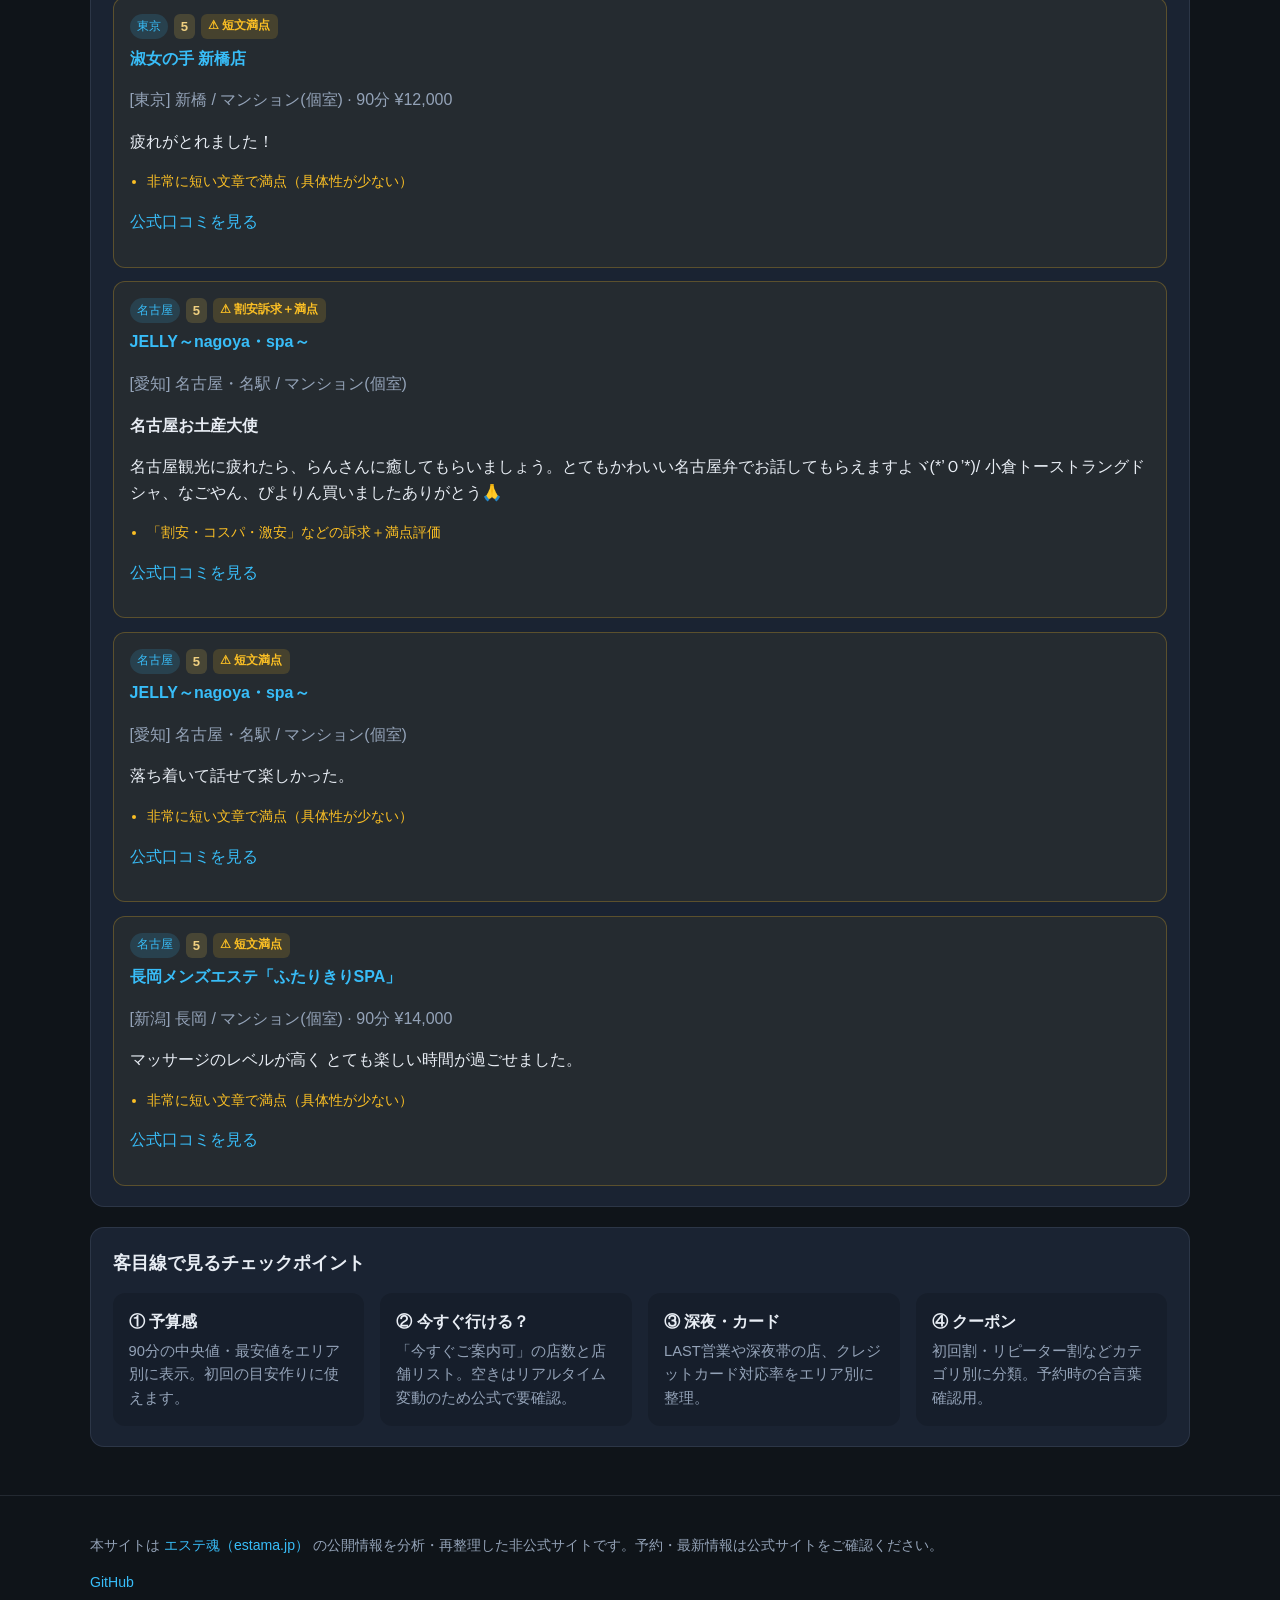
==== commit 5ccec35e: "Add review rating distribution and suspicious pattern detection. Parse regional review lists, flag v" ====
--- a/docs/index.html
+++ b/docs/index.html
@@ -17,6 +17,7 @@
         <a href="area.html?region=chubu">名古屋</a>
         <a href="area.html?region=kansai">大阪</a>
         <a href="compare.html">比較</a>
+        <a href="reviews.html?region=kanto">口コミ</a>
         <a href="guide.html">初めての方</a>
       </nav>
     </div>
@@ -80,6 +81,8 @@
       <div id="budget-picks"></div>
     </section>
 
+    <section id="review-section"></section>
+
     <section class="panel">
       <h2>客目線で見るチェックポイント</h2>
       <div class="tips-grid">
--- a/docs/css/style.css
+++ b/docs/css/style.css
@@ -332,6 +332,67 @@
 
 small { color: var(--muted); font-size: 0.78rem; }
 
+.warn-badge {
+  display: inline-block;
+  padding: 0.12rem 0.45rem;
+  border-radius: 6px;
+  background: rgba(251, 191, 36, 0.15);
+  color: var(--warn);
+  font-size: 0.78rem;
+  font-weight: 600;
+}
+
+.rating-badge {
+  display: inline-block;
+  padding: 0.12rem 0.45rem;
+  border-radius: 6px;
+  background: rgba(217, 179, 75, 0.2);
+  color: #f0d080;
+  font-weight: 700;
+  font-size: 0.82rem;
+}
+
+.flagged-list { display: grid; gap: 0.85rem; }
+
+.flagged-item {
+  padding: 1rem;
+  border-radius: 12px;
+  border: 1px solid rgba(251, 191, 36, 0.25);
+  background: rgba(251, 191, 36, 0.05);
+}
+
+.flagged-head {
+  display: flex;
+  flex-wrap: wrap;
+  gap: 0.35rem;
+  margin-bottom: 0.4rem;
+}
+
+.flagged-item h3 { margin: 0 0 0.35rem; font-size: 1rem; }
+
+.reason-list {
+  margin: 0.5rem 0;
+  padding-left: 1.1rem;
+  color: var(--warn);
+  font-size: 0.88rem;
+}
+
+.trust-notes {
+  margin-top: 1rem;
+  padding: 0.85rem 1rem;
+  border-radius: 10px;
+  background: rgba(251, 191, 36, 0.08);
+  border: 1px solid rgba(251, 191, 36, 0.2);
+  font-size: 0.9rem;
+}
+
+.trust-notes p { margin: 0.35rem 0; }
+
+.reason-guide { padding-left: 1.2rem; }
+.reason-guide li { margin: 0.5rem 0; }
+
+.review-panel { border-color: rgba(251, 191, 36, 0.2); }
+
 @media (max-width: 640px) {
   .bar-row { grid-template-columns: 60px 1fr 72px; }
   .header-inner { flex-direction: column; align-items: flex-start; }
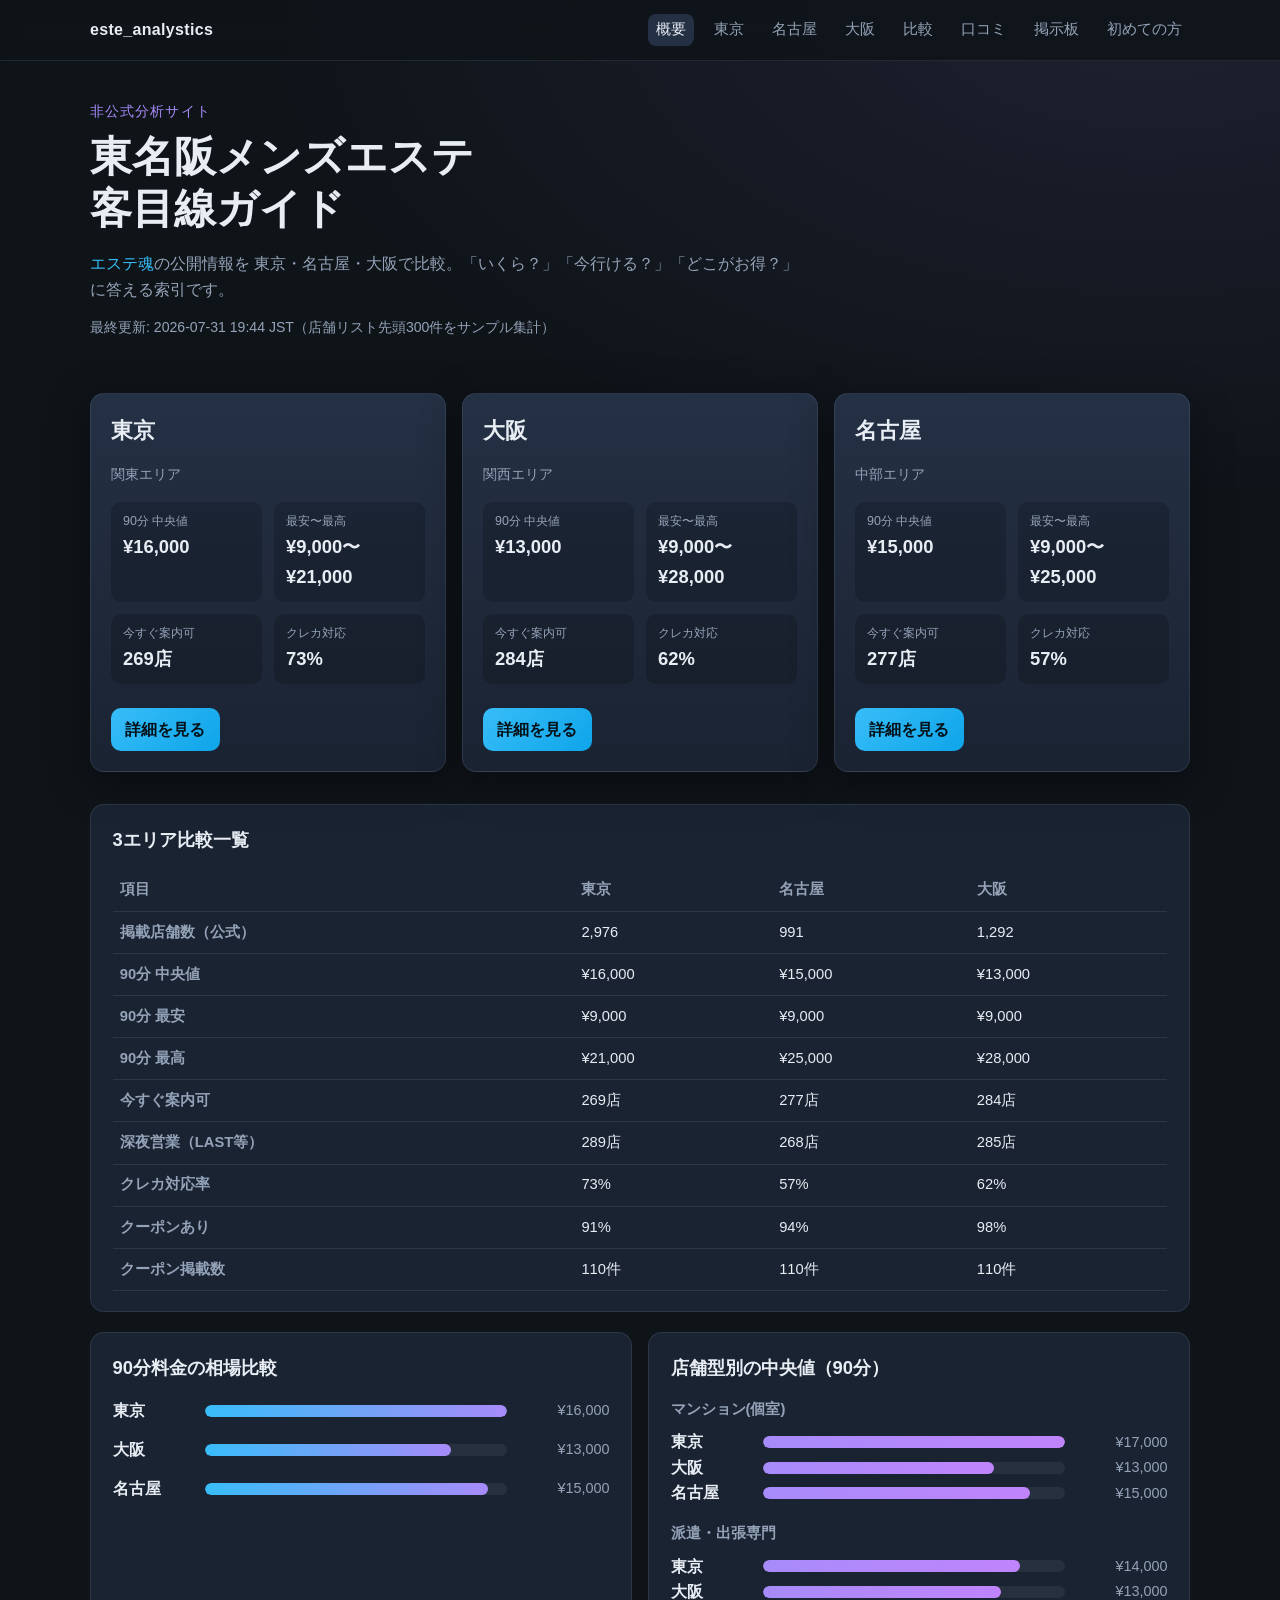
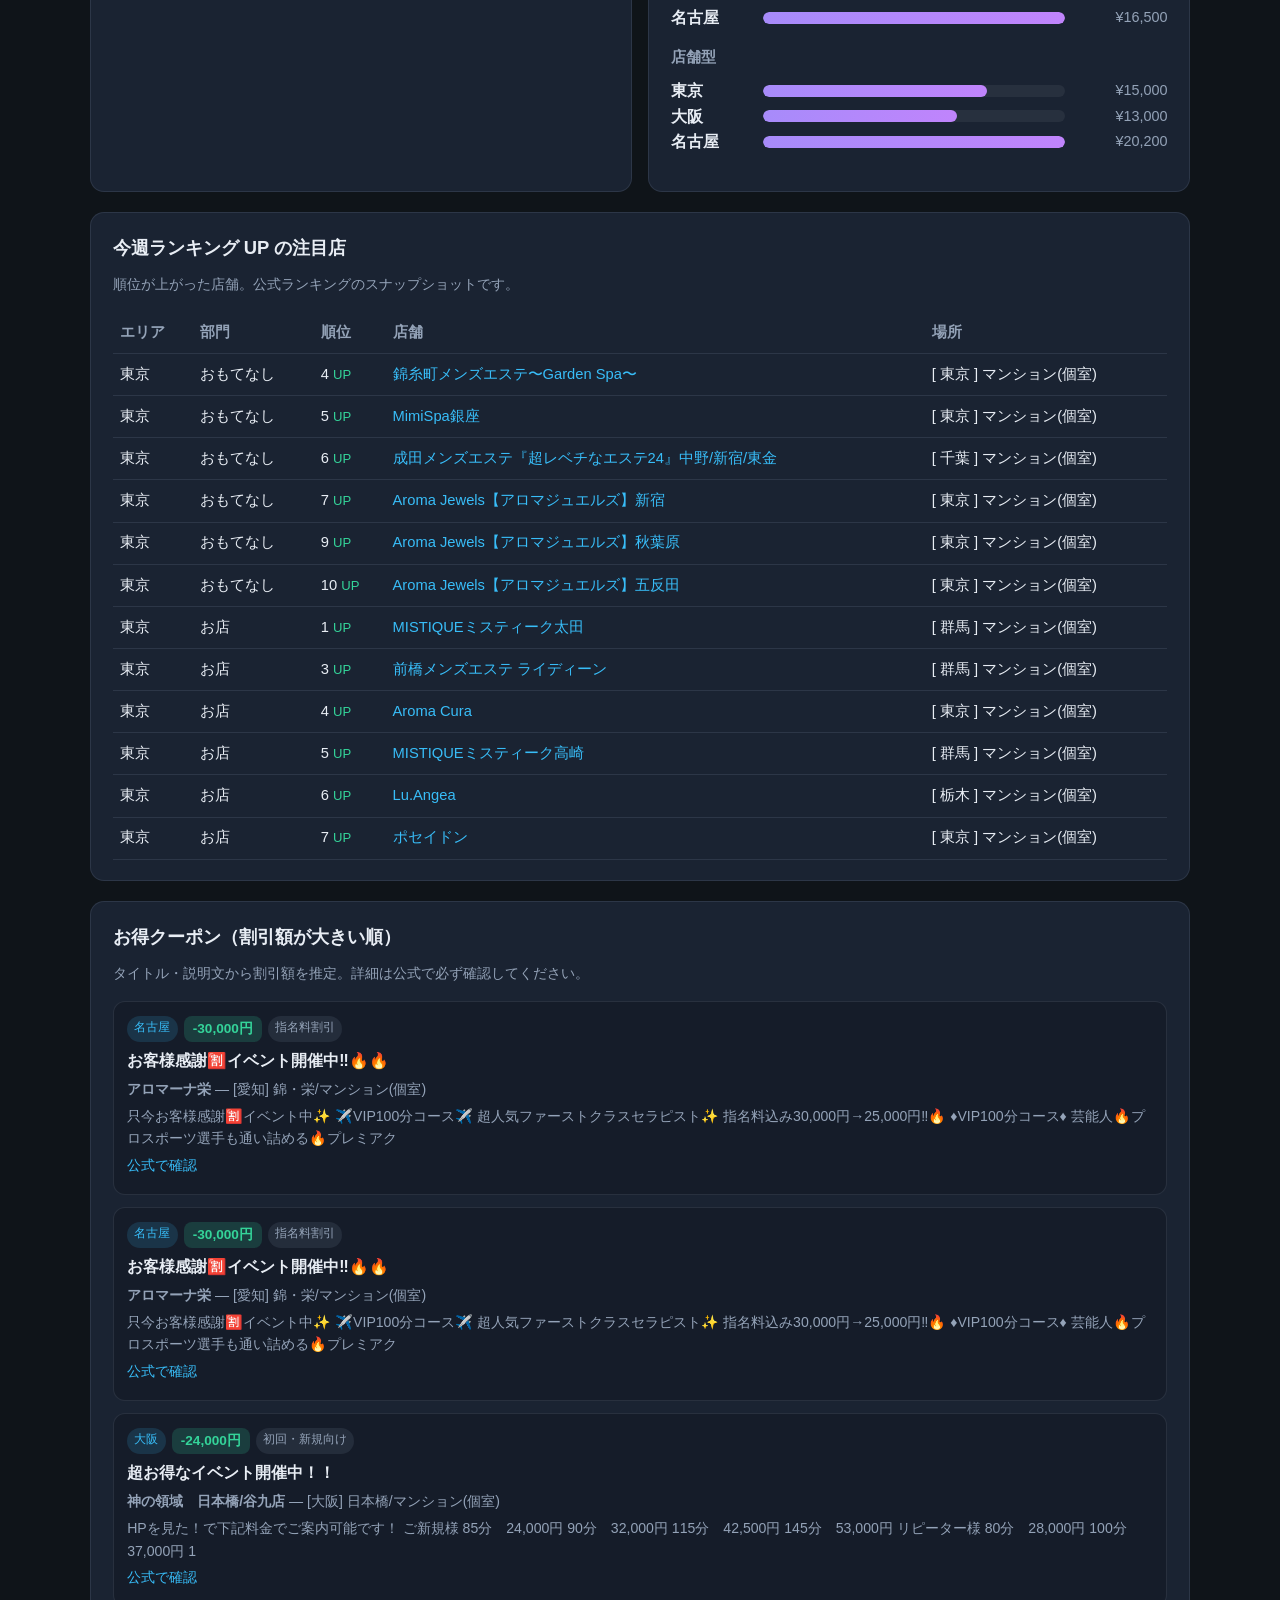
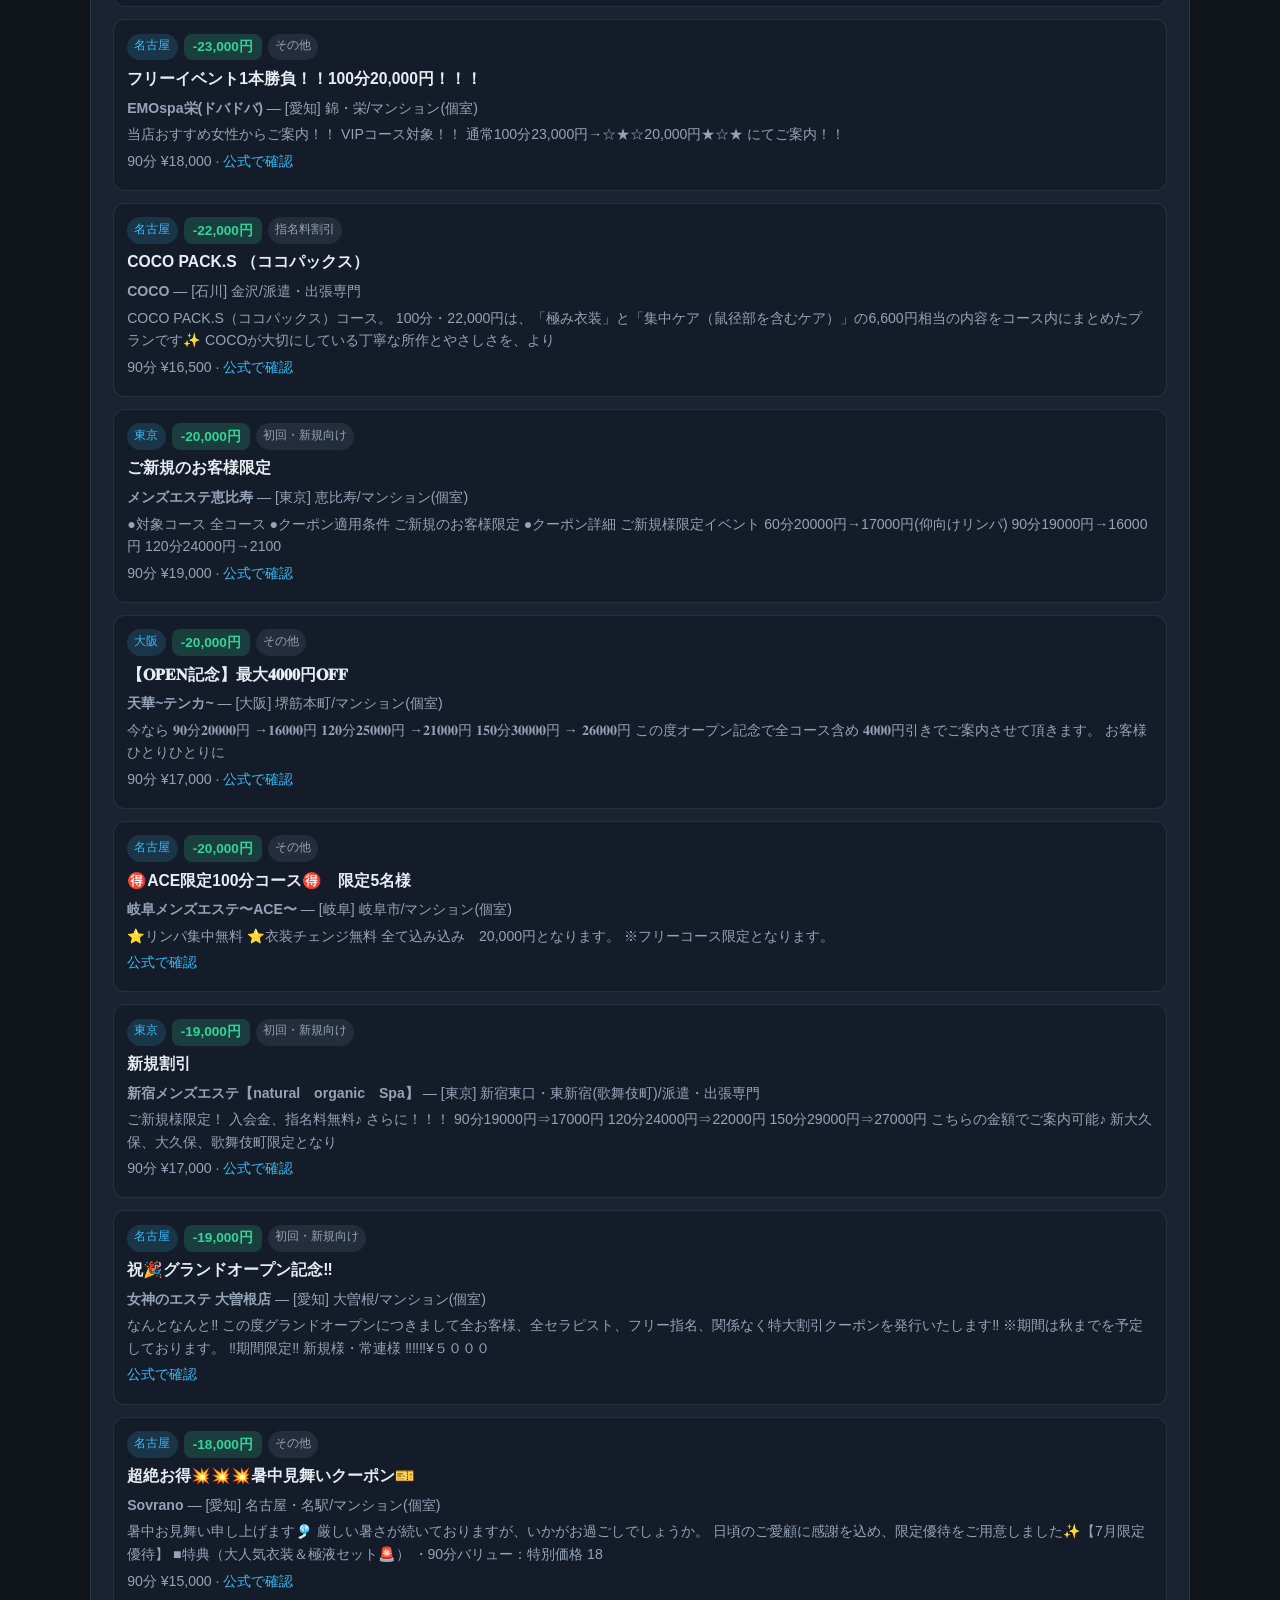
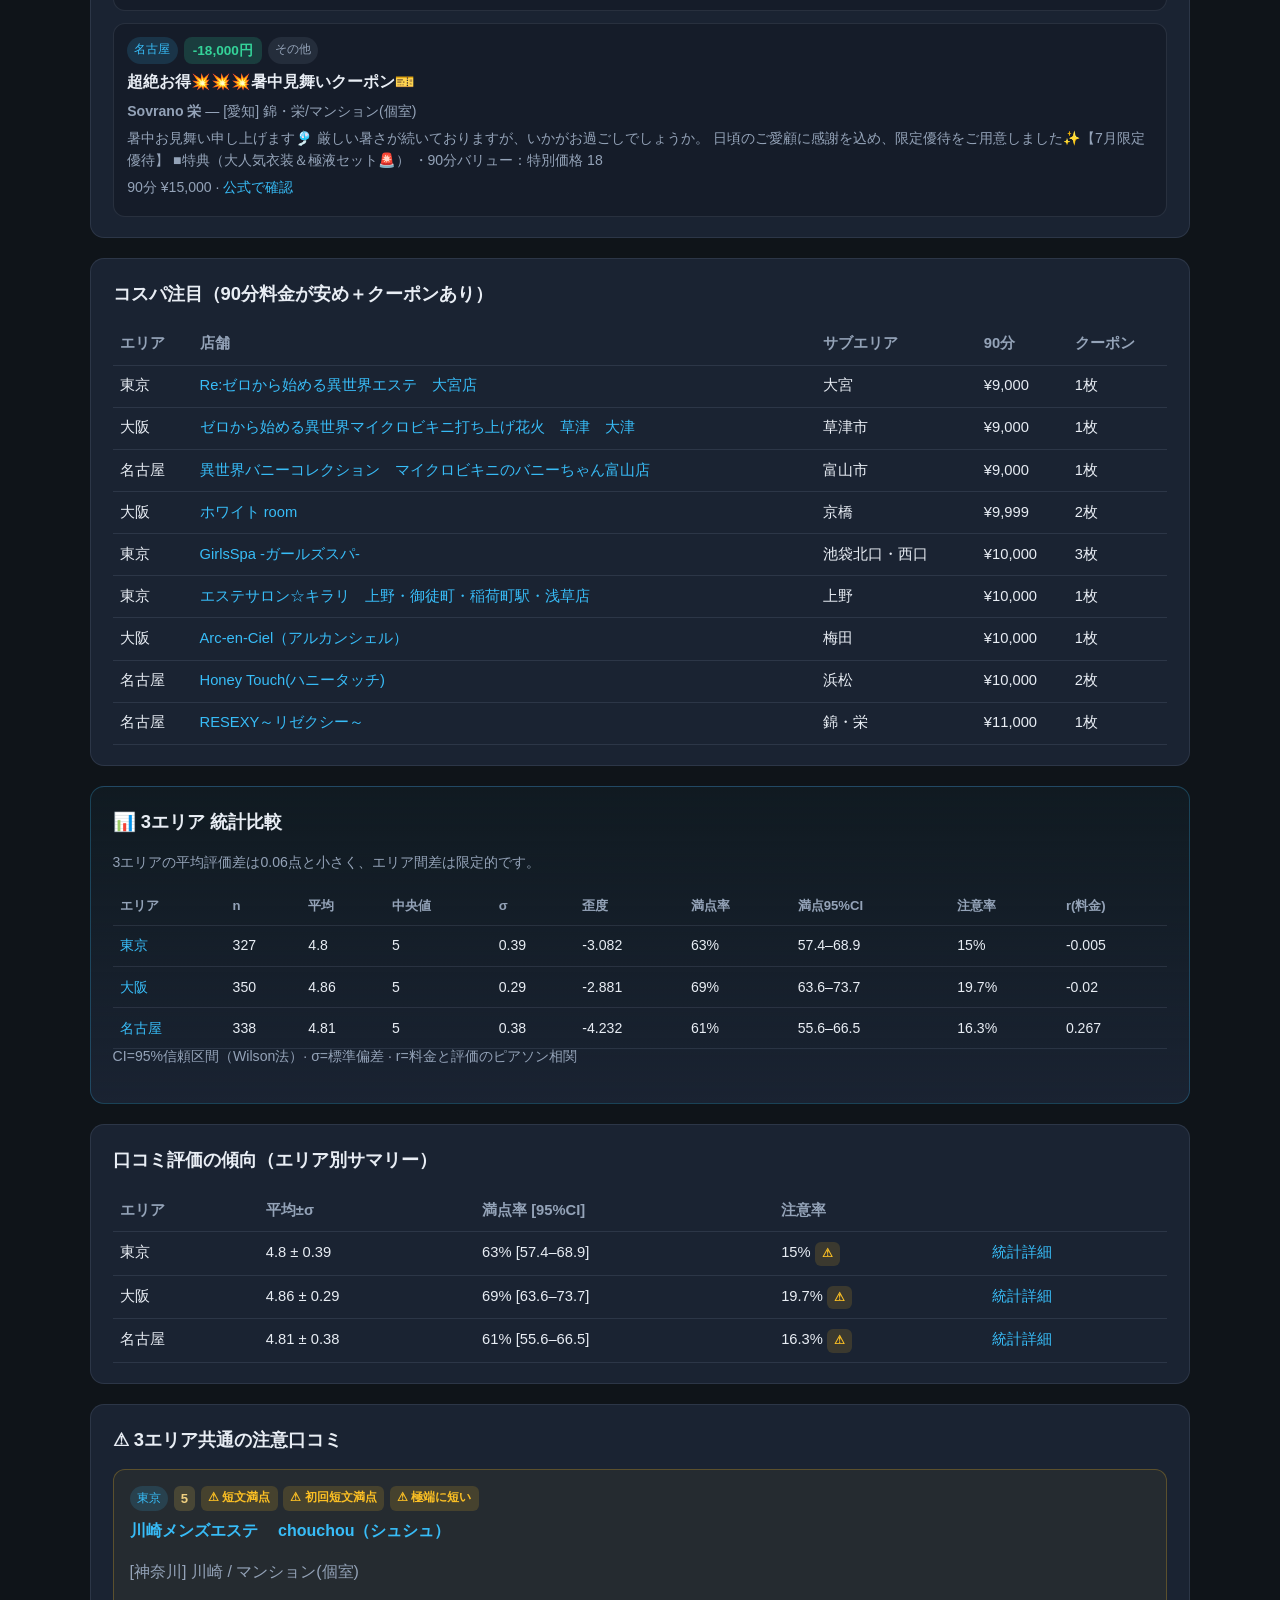
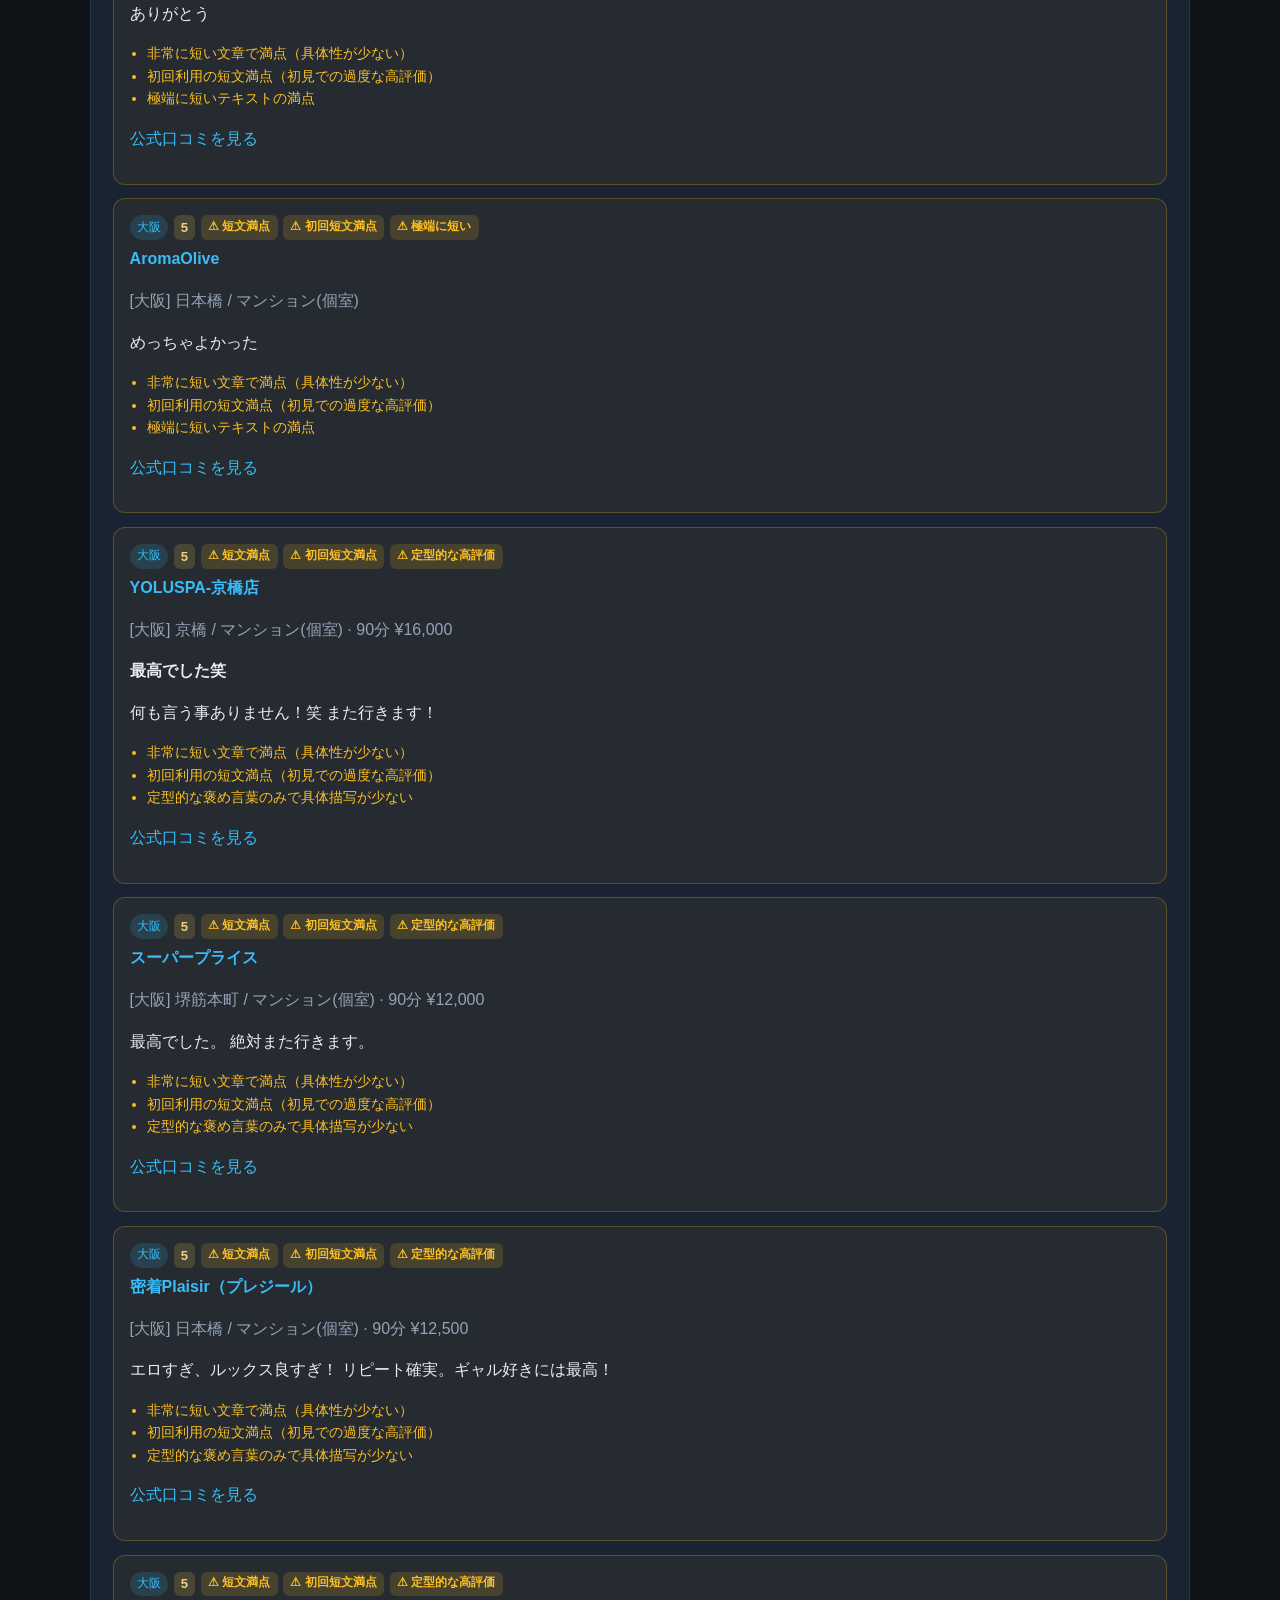
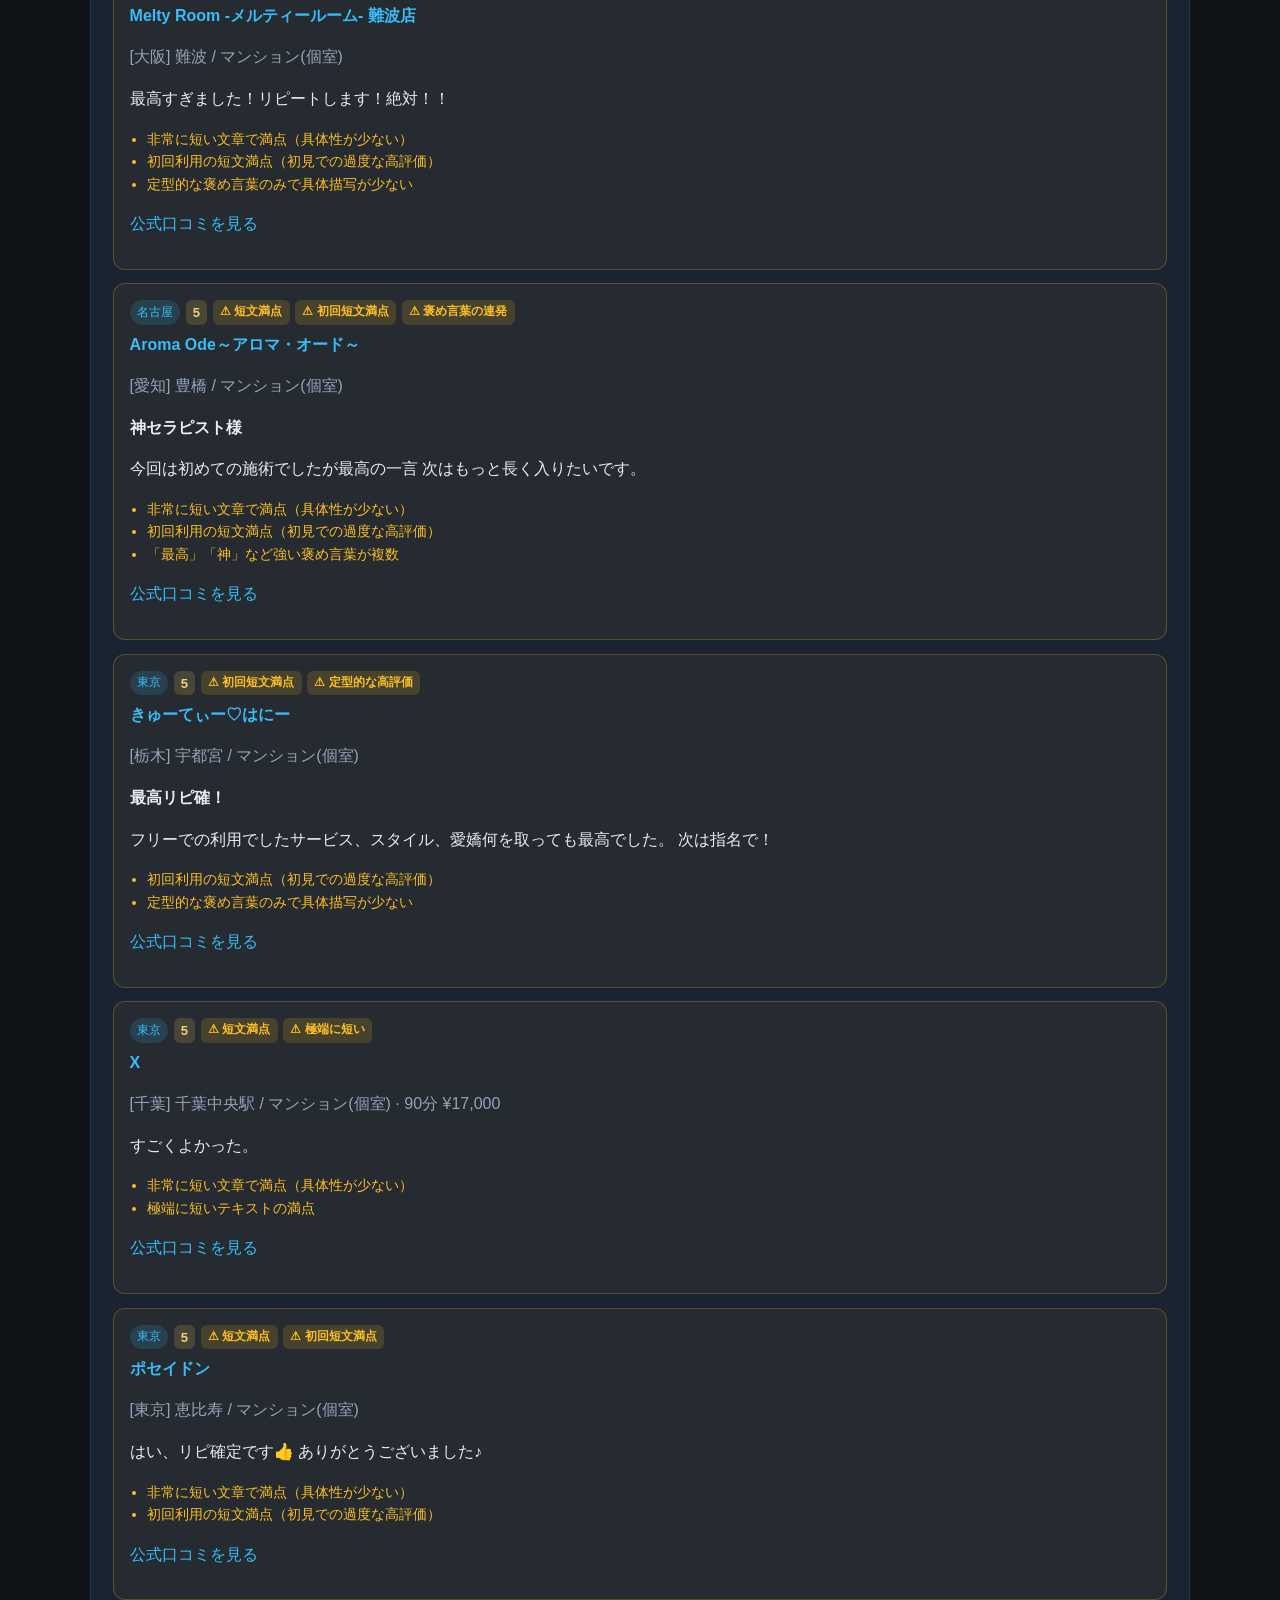
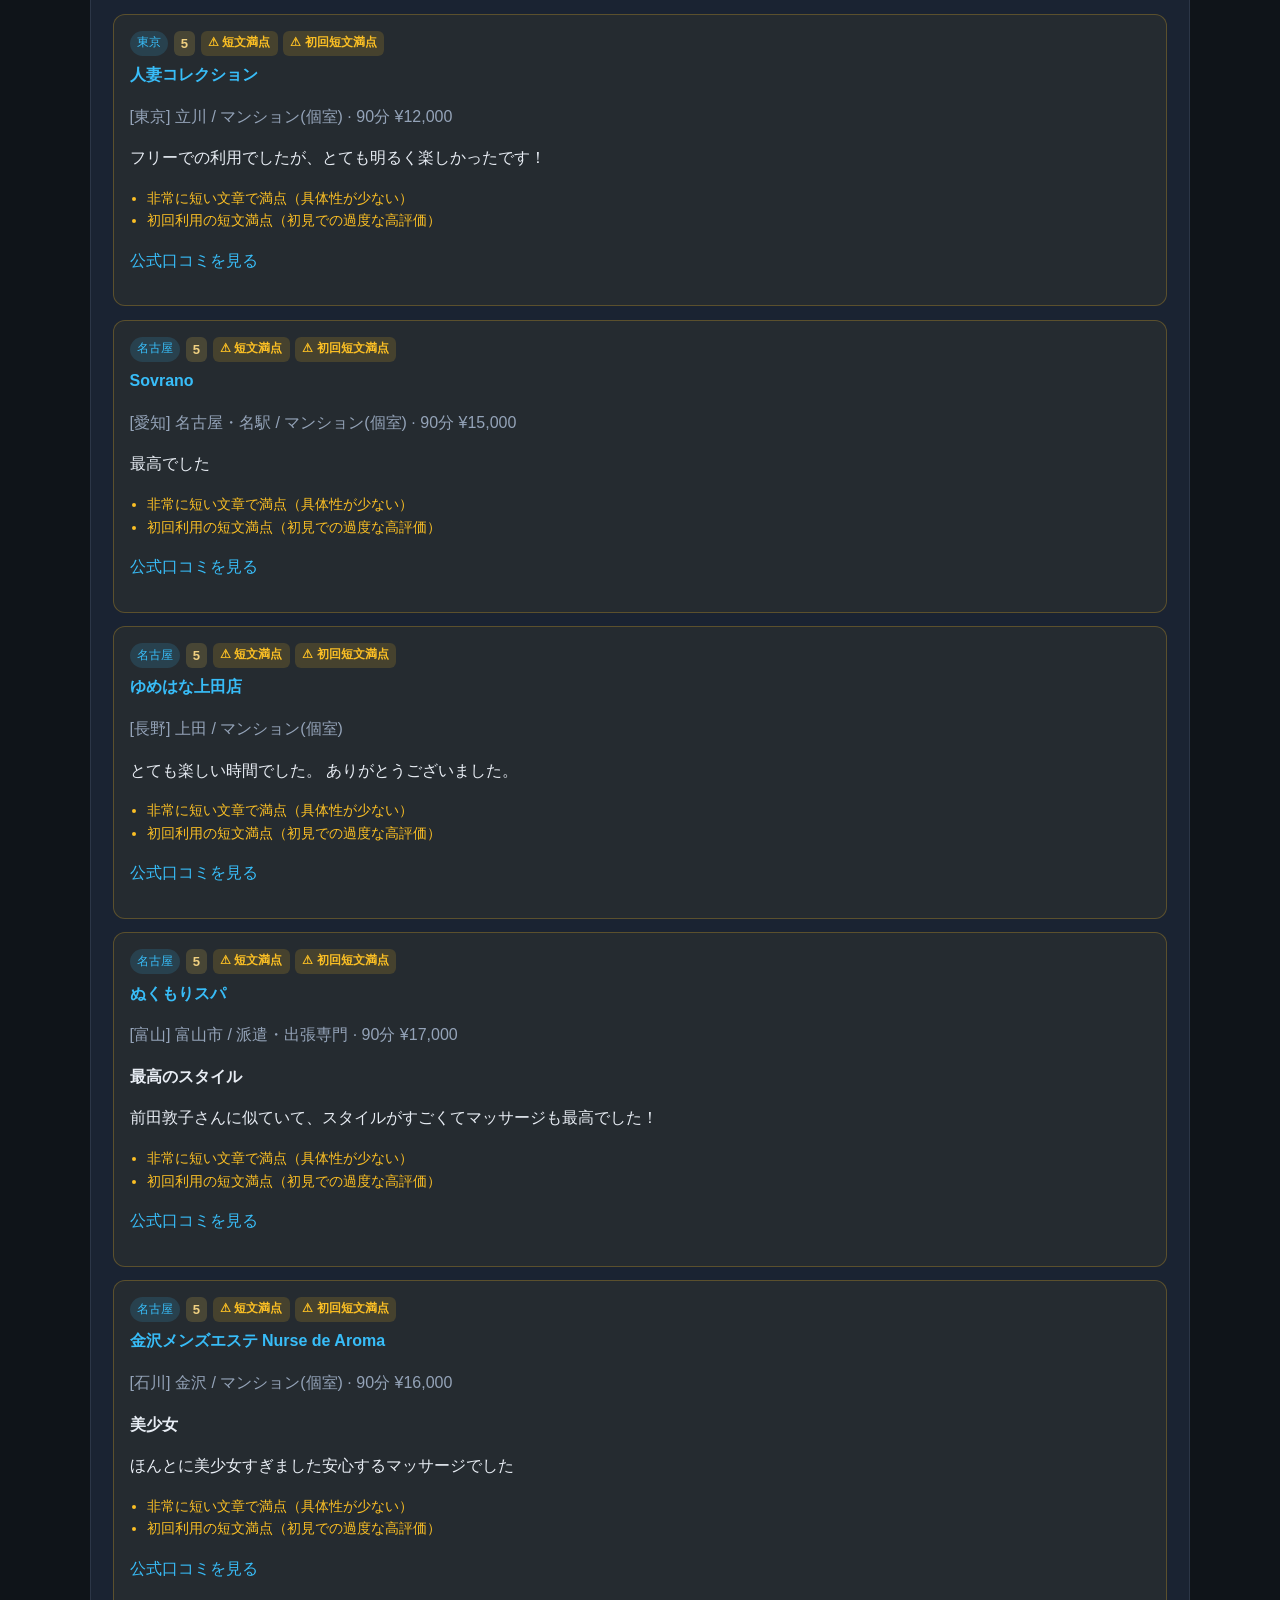
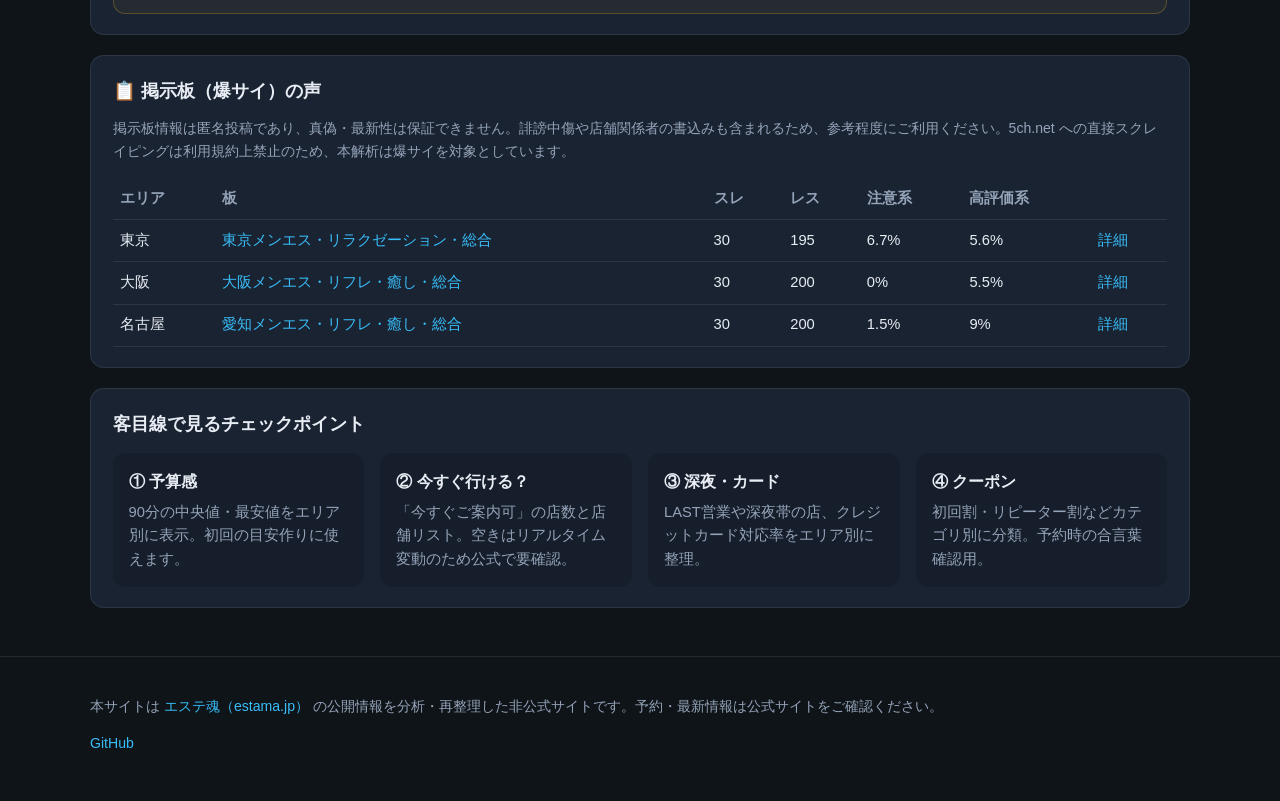
==== commit cb69a56e: "Add Bakusai BBS analysis for Tokyo, Nagoya, and Osaka. Scrape 2ch-style board threads from bakusai.c" ====
--- a/docs/index.html
+++ b/docs/index.html
@@ -18,6 +18,7 @@
         <a href="area.html?region=kansai">大阪</a>
         <a href="compare.html">比較</a>
         <a href="reviews.html?region=kanto">口コミ</a>
+        <a href="bbs.html?region=kanto">掲示板</a>
         <a href="guide.html">初めての方</a>
       </nav>
     </div>
@@ -83,6 +84,8 @@
 
     <section id="review-section"></section>
 
+    <section id="bbs-section"></section>
+
     <section class="panel">
       <h2>客目線で見るチェックポイント</h2>
       <div class="tips-grid">
--- a/docs/css/style.css
+++ b/docs/css/style.css
@@ -393,6 +393,43 @@
 
 .review-panel { border-color: rgba(251, 191, 36, 0.2); }
 
+.stats-panel {
+  border-color: rgba(56, 189, 248, 0.25);
+  background: linear-gradient(180deg, rgba(56, 189, 248, 0.04), var(--surface));
+}
+
+.stats-panel h3 {
+  font-size: 0.95rem;
+  color: var(--accent);
+  margin: 1.25rem 0 0.5rem;
+}
+
+.stats-panel h3:first-of-type { margin-top: 0.5rem; }
+
+.stats-table th { font-size: 0.82rem; }
+.stats-table td { font-size: 0.88rem; }
+
+.stat-detail {
+  color: var(--muted);
+  font-size: 0.88rem;
+  margin: 0.35rem 0 0.75rem;
+}
+
+.four-col {
+  grid-template-columns: repeat(auto-fit, minmax(120px, 1fr));
+}
+
+.sig-yes {
+  color: var(--warn);
+  font-weight: 600;
+  font-size: 0.82rem;
+}
+
+.sig-no {
+  color: var(--muted);
+  font-size: 0.82rem;
+}
+
 @media (max-width: 640px) {
   .bar-row { grid-template-columns: 60px 1fr 72px; }
   .header-inner { flex-direction: column; align-items: flex-start; }
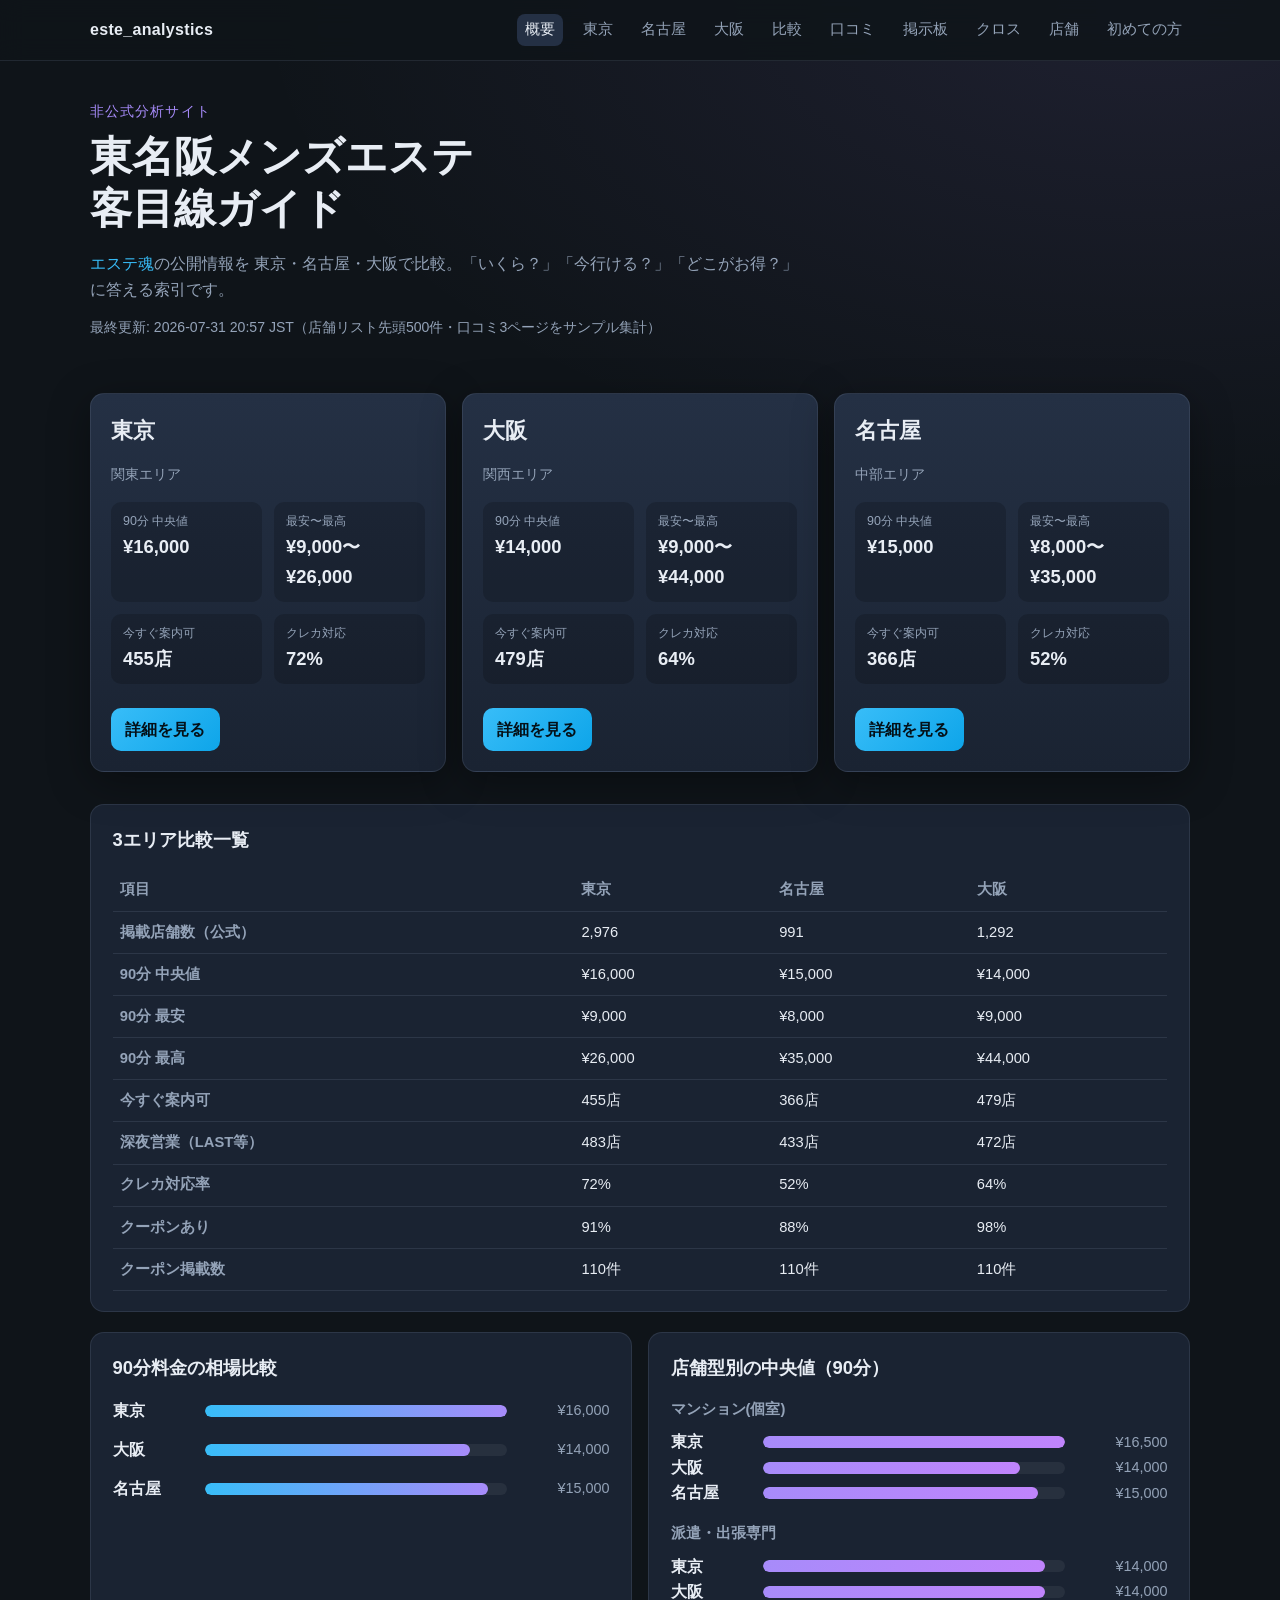
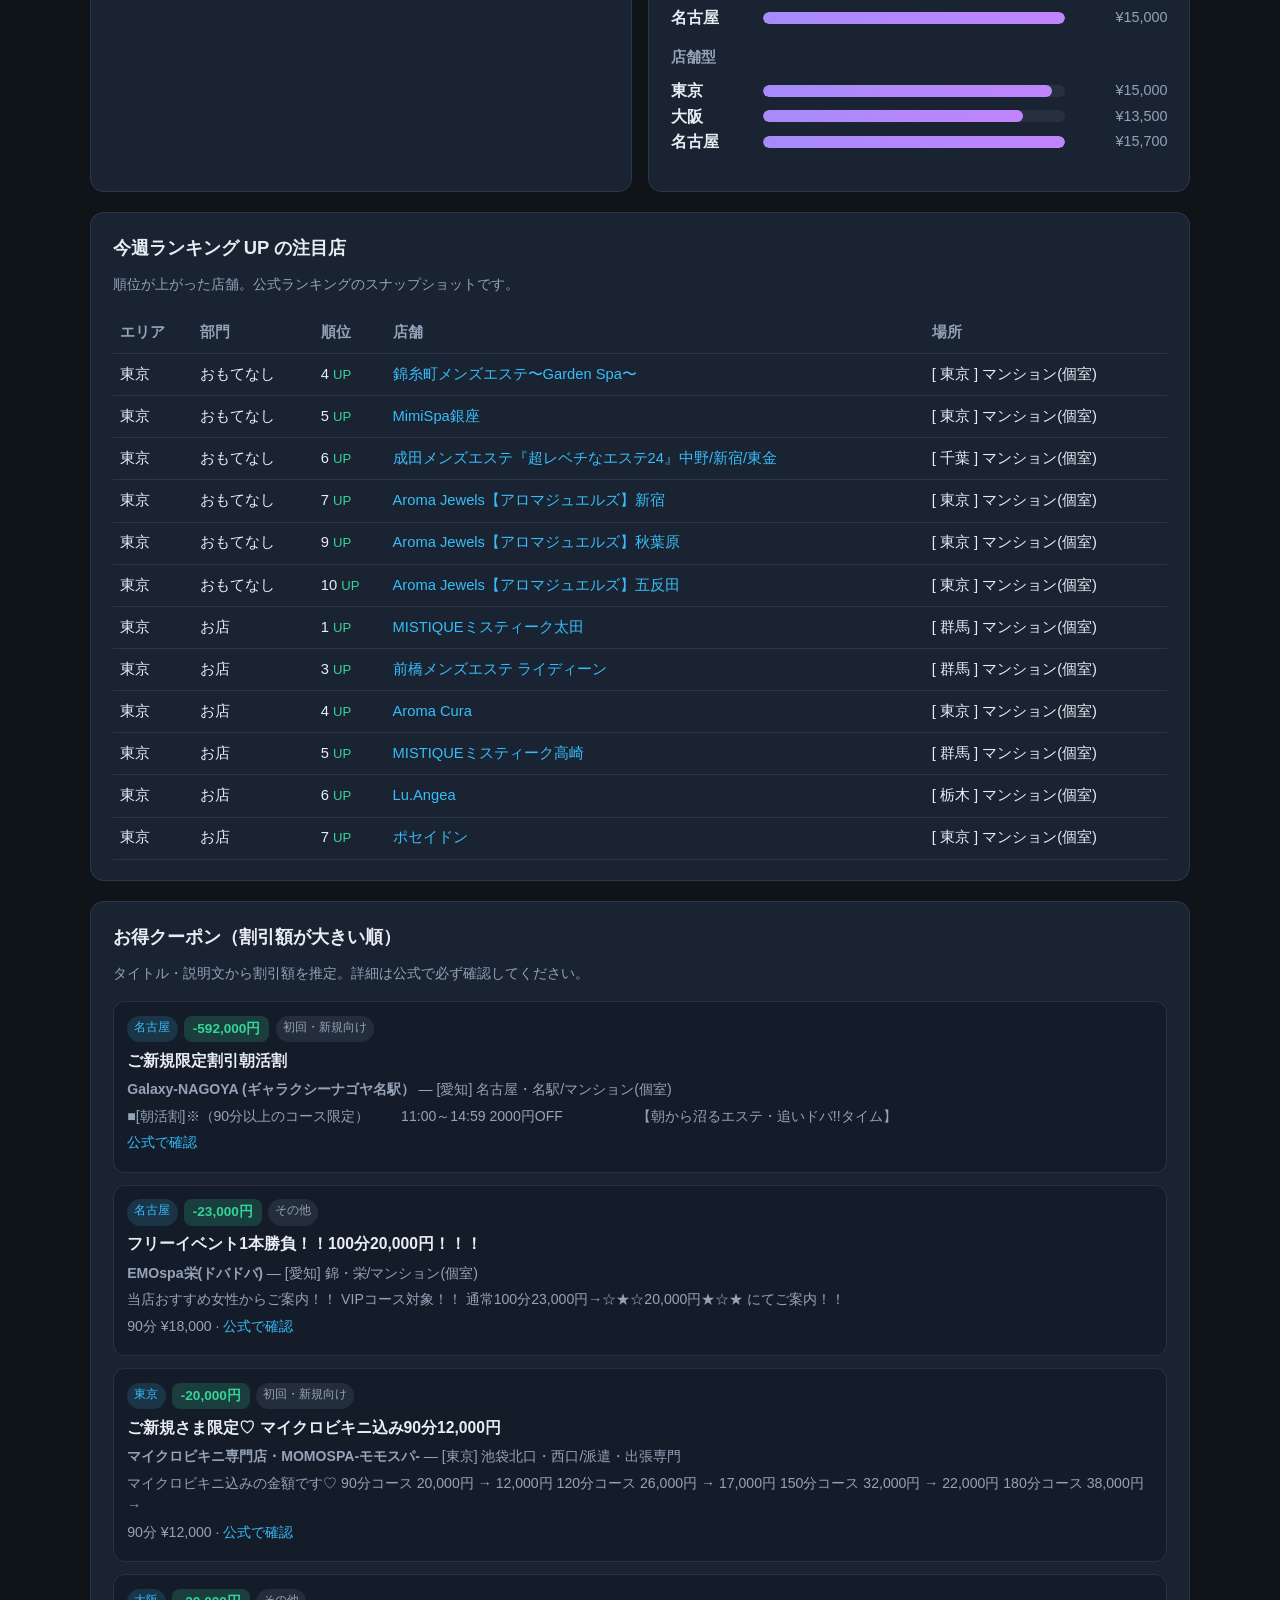
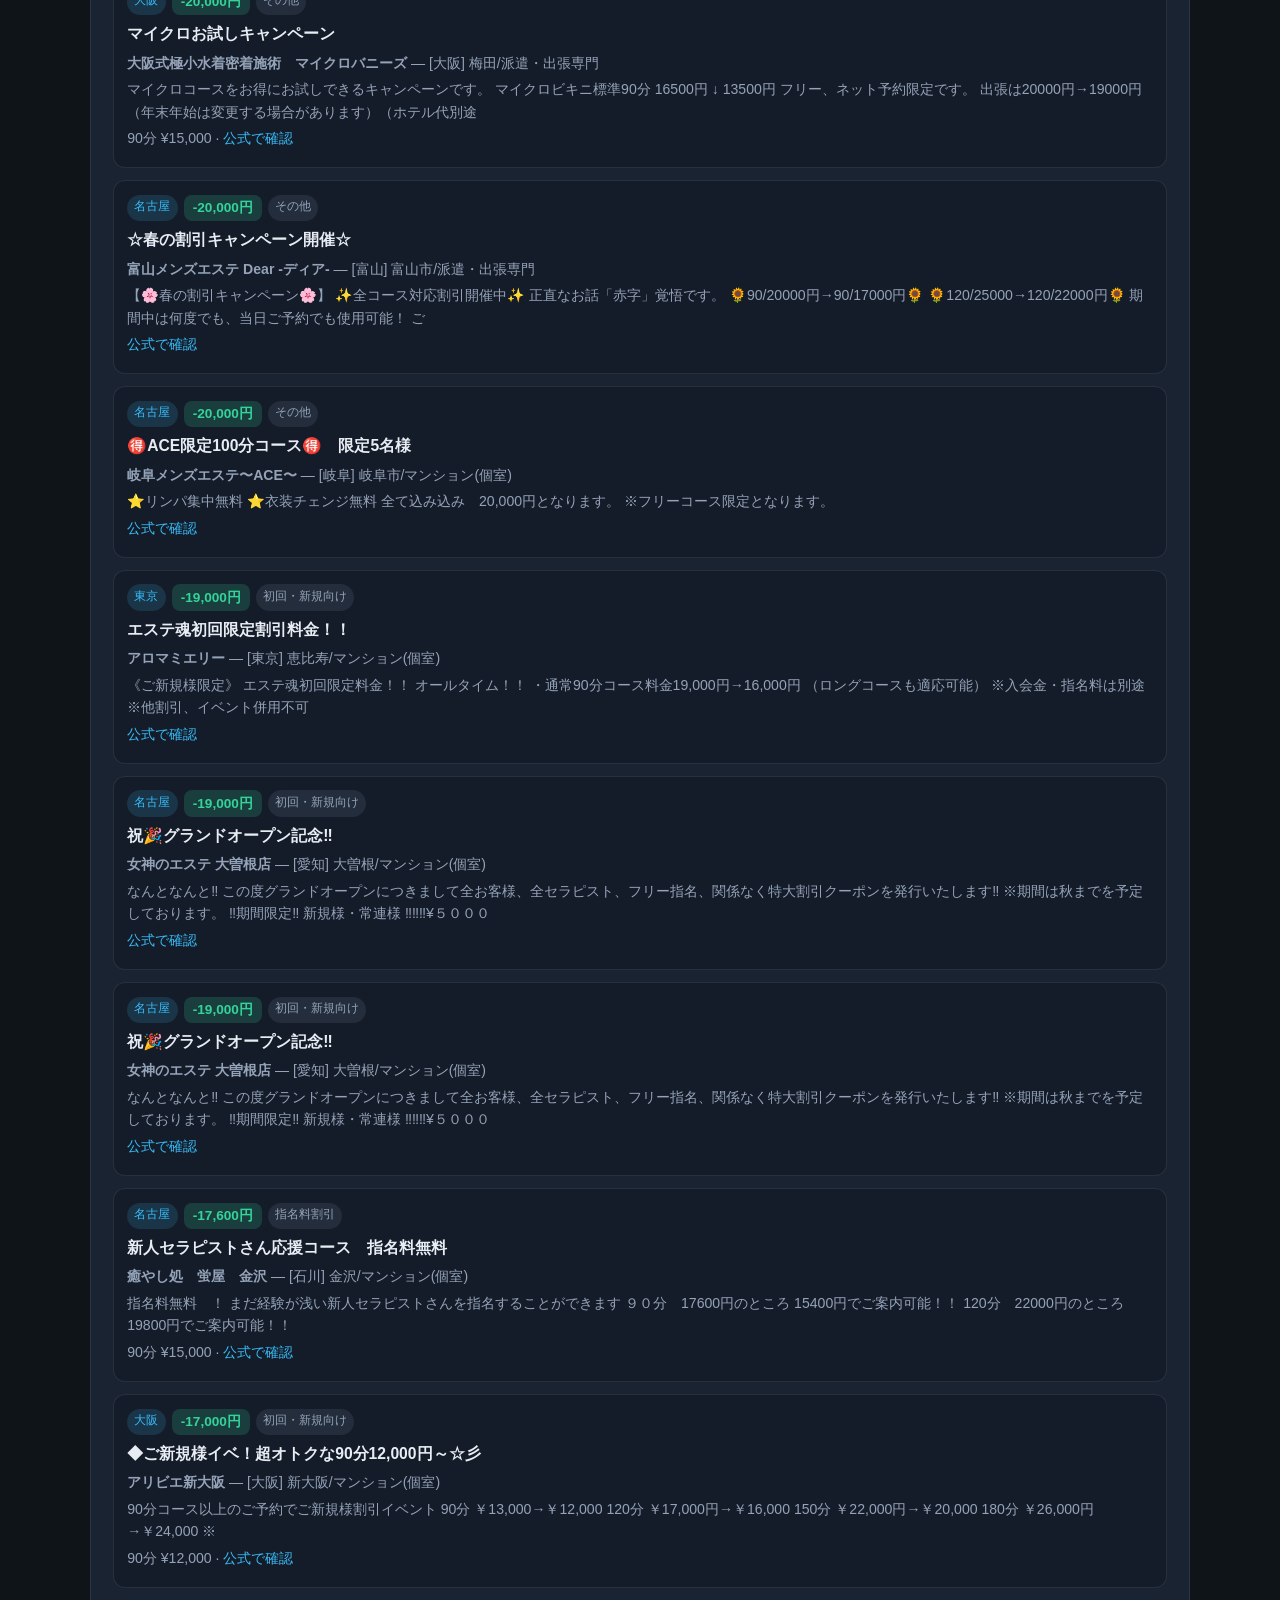
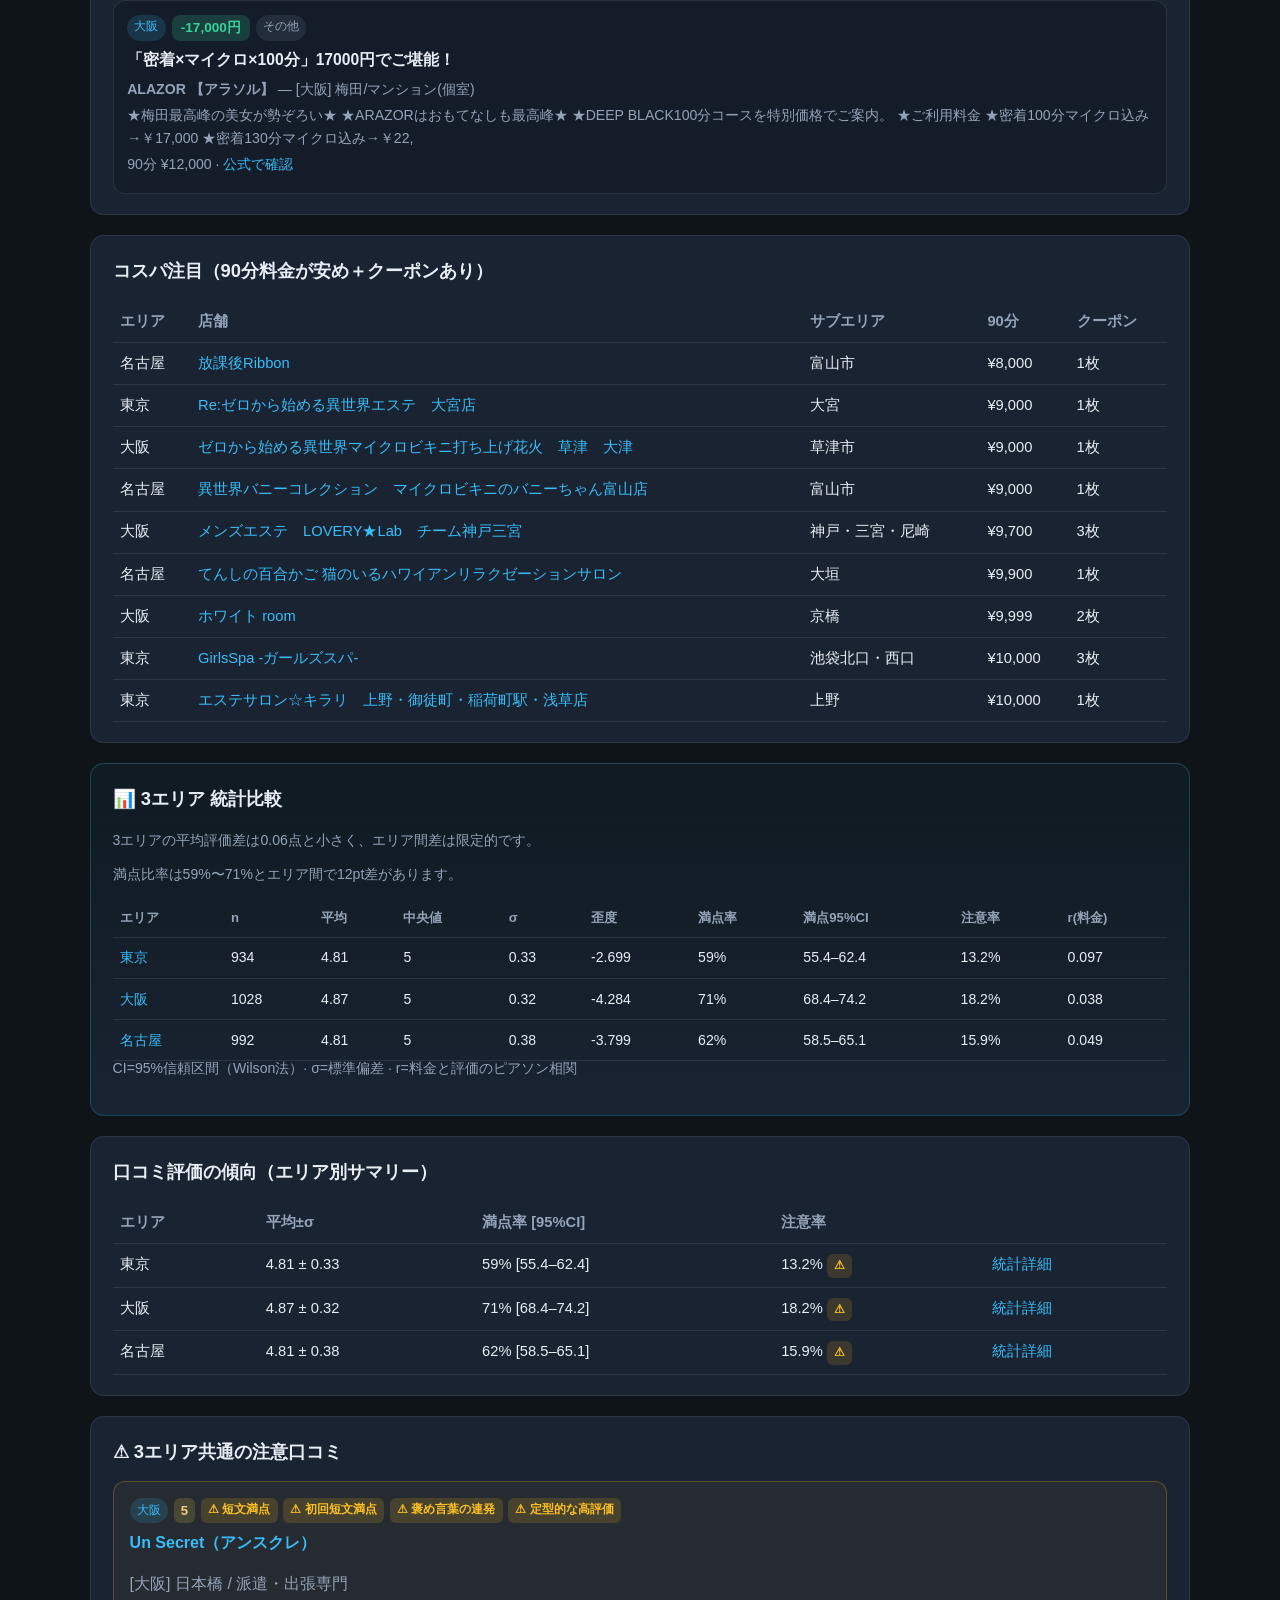
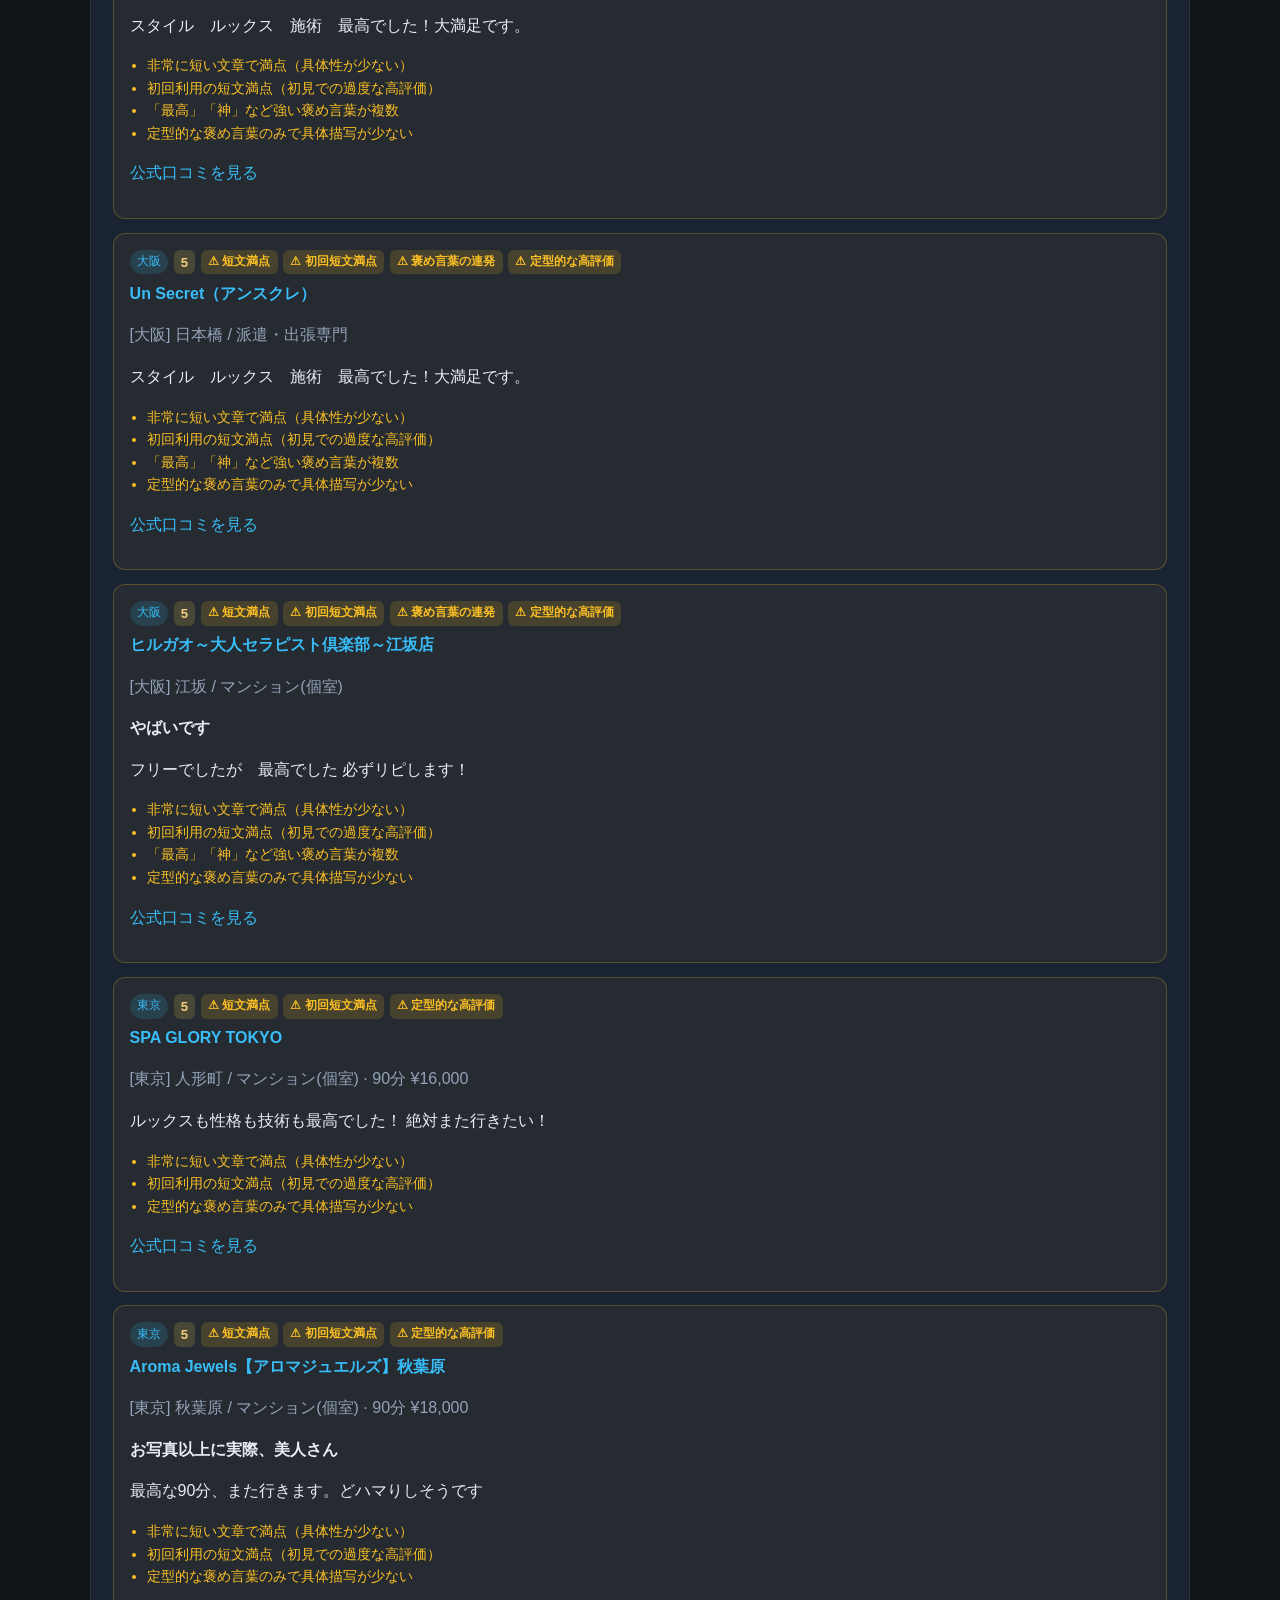
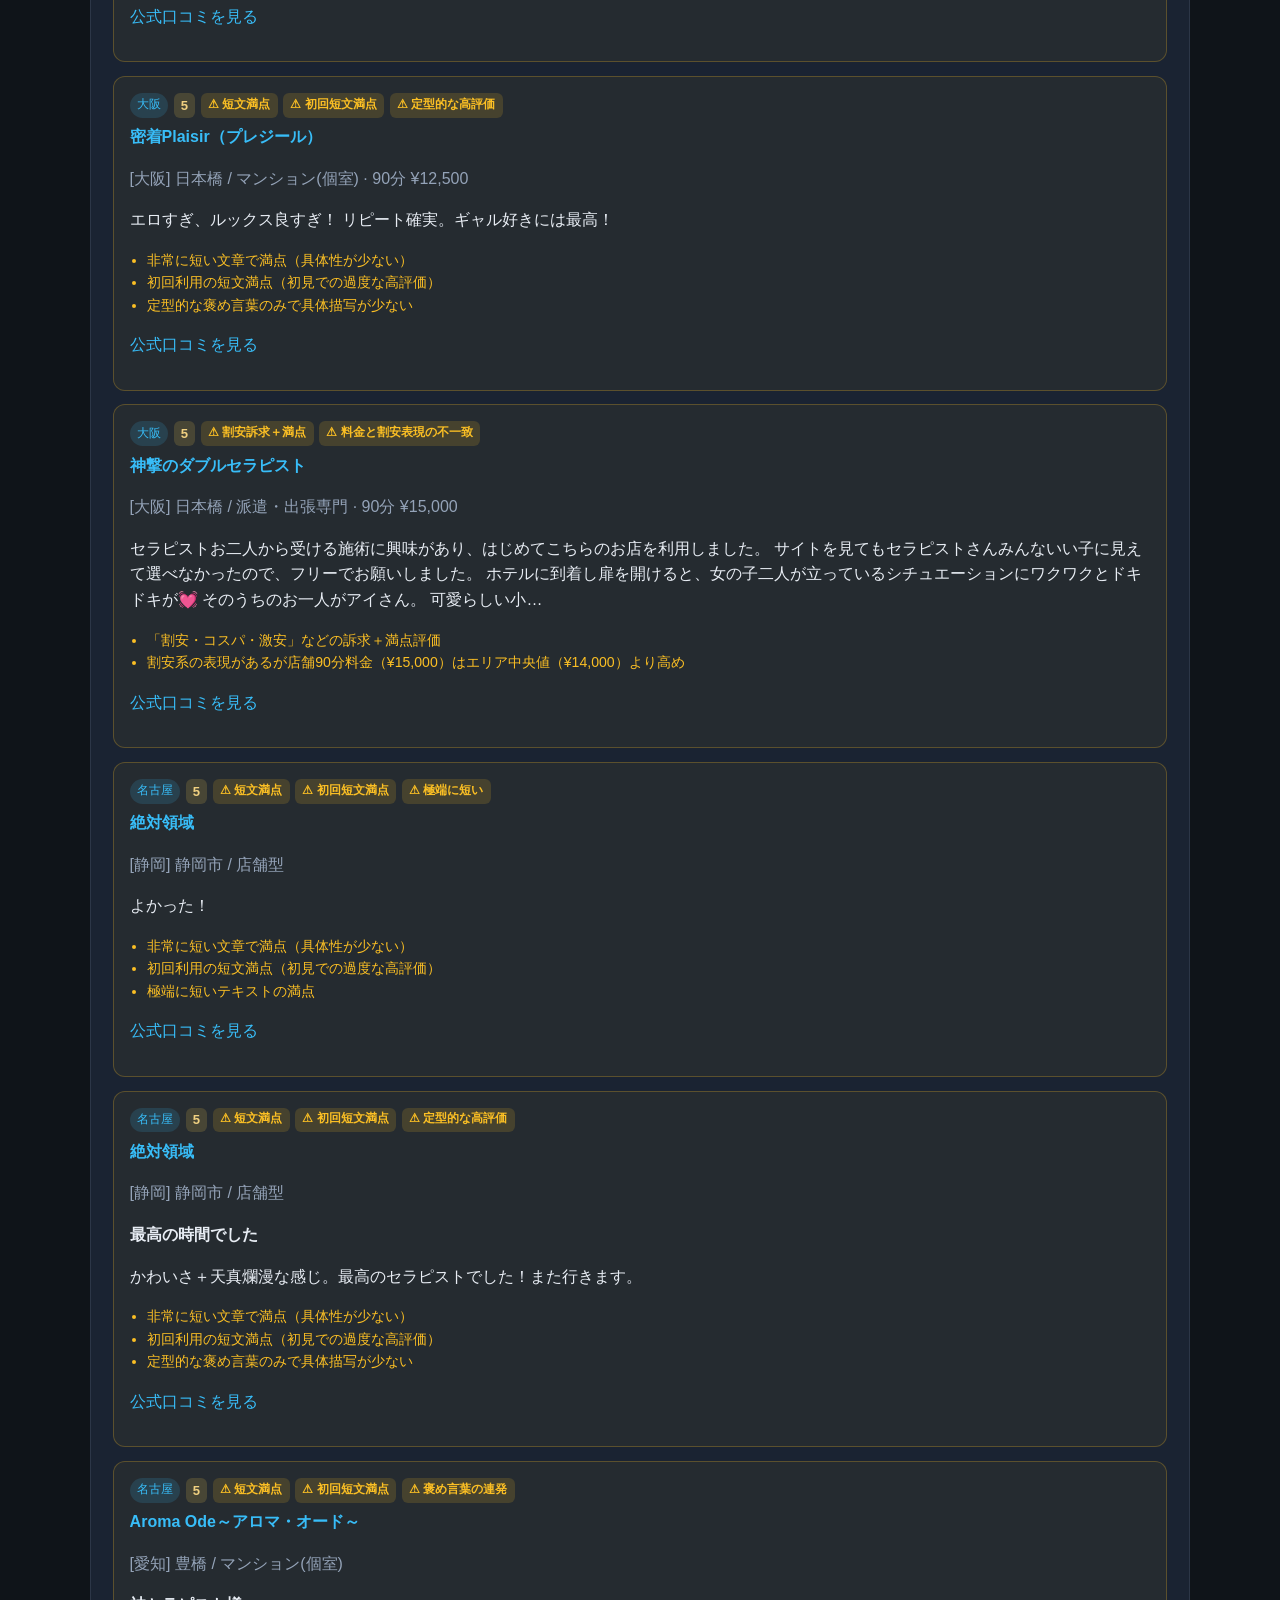
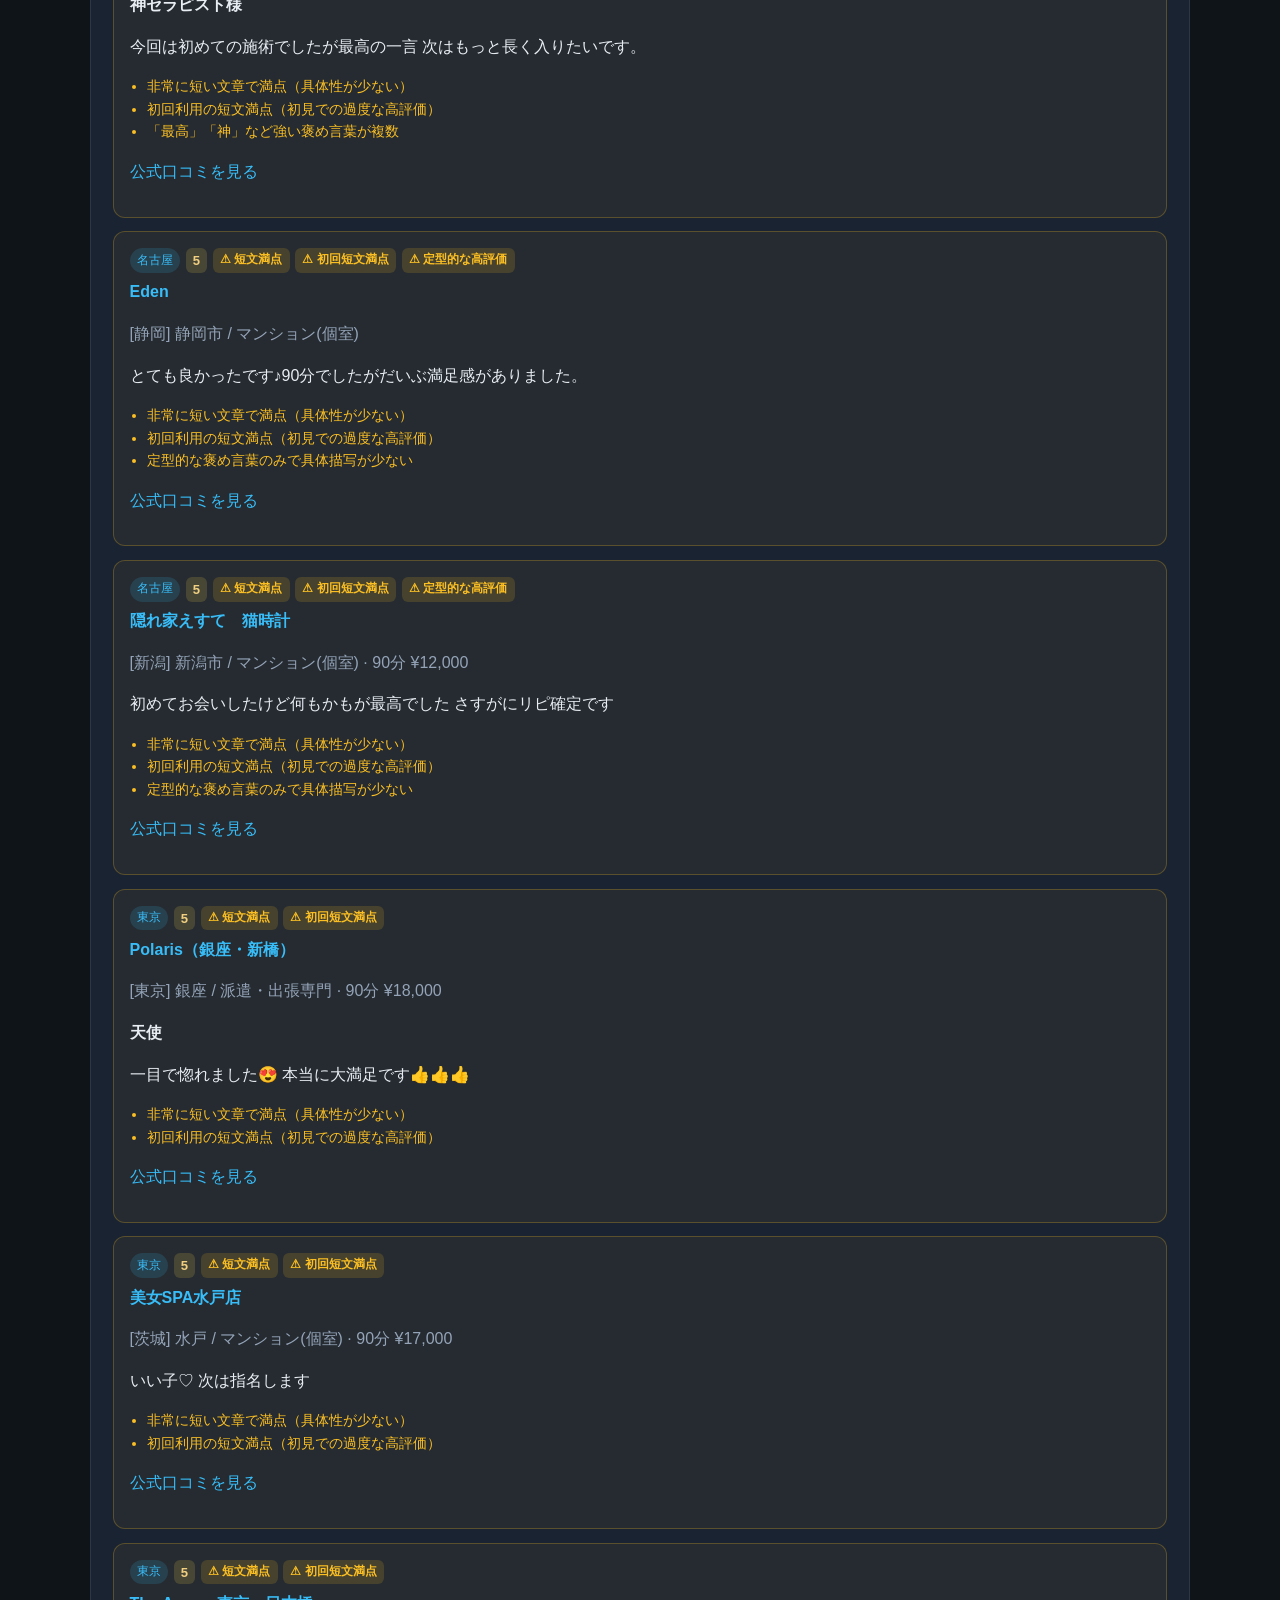
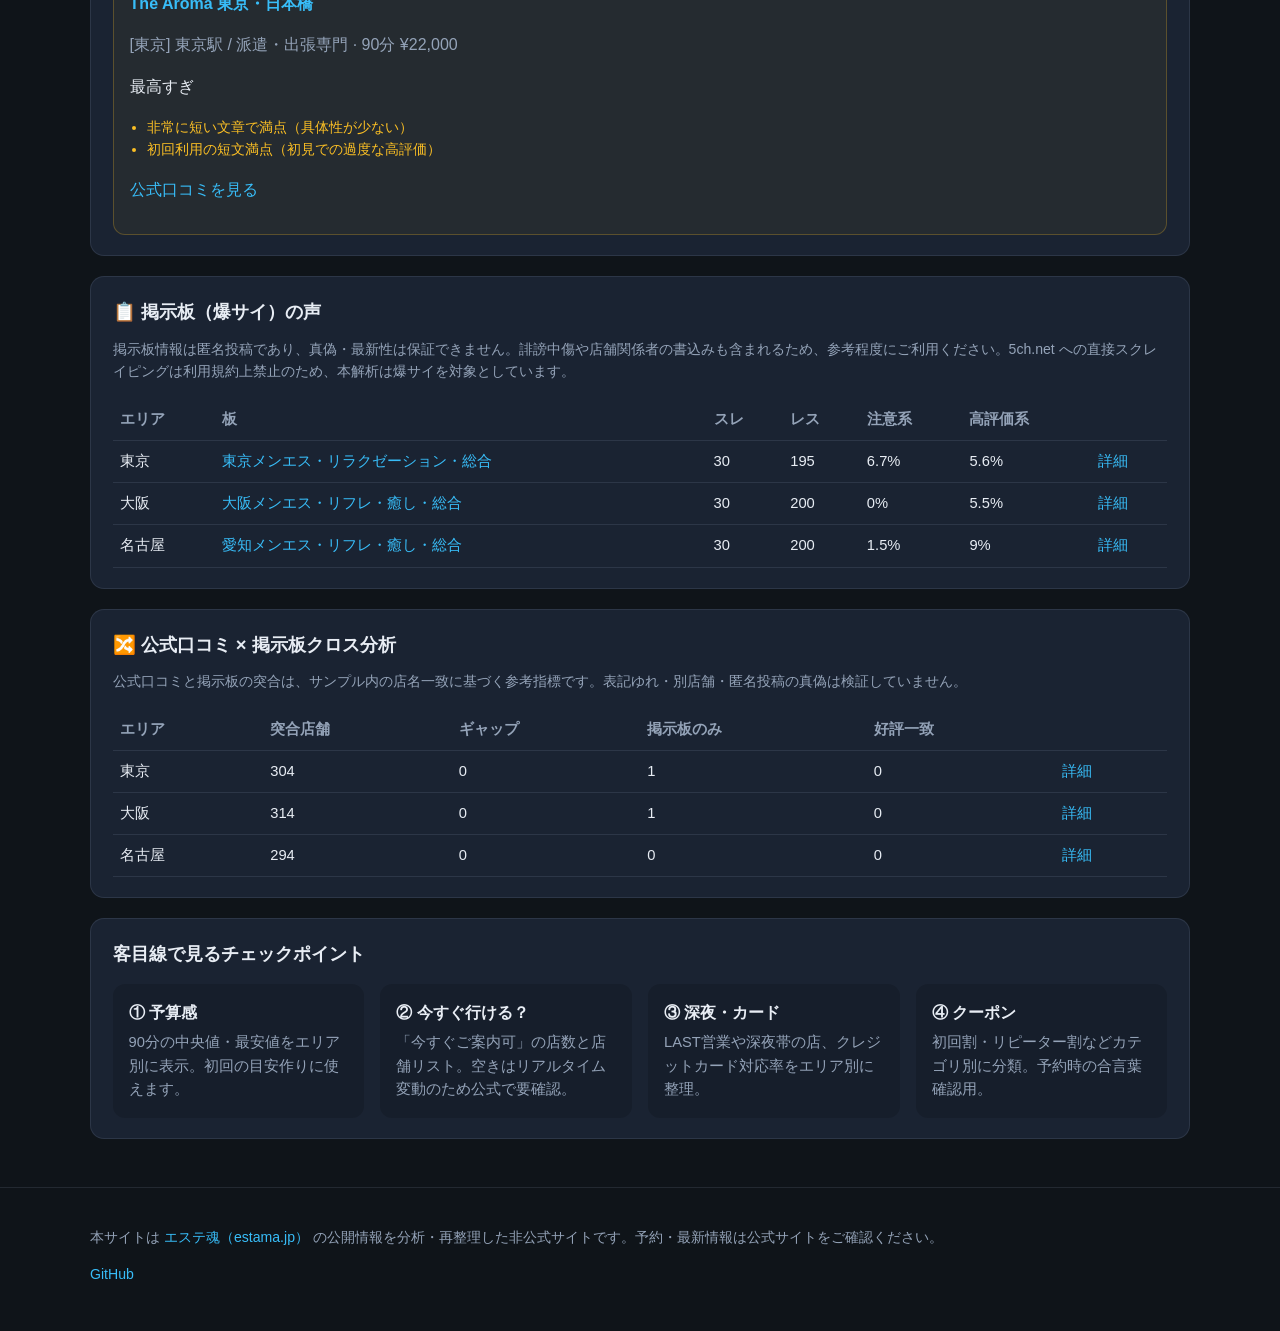
==== commit 96b25deb: "Add cross-analysis, shop pages, and expanded data sampling. Cross-match estama reviews with Bakusai " ====
--- a/docs/index.html
+++ b/docs/index.html
@@ -19,6 +19,8 @@
         <a href="compare.html">比較</a>
         <a href="reviews.html?region=kanto">口コミ</a>
         <a href="bbs.html?region=kanto">掲示板</a>
+        <a href="cross.html?region=kanto">クロス</a>
+        <a href="shops.html?region=kanto">店舗</a>
         <a href="guide.html">初めての方</a>
       </nav>
     </div>
@@ -86,6 +88,8 @@
 
     <section id="bbs-section"></section>
 
+    <section id="cross-section"></section>
+
     <section class="panel">
       <h2>客目線で見るチェックポイント</h2>
       <div class="tips-grid">
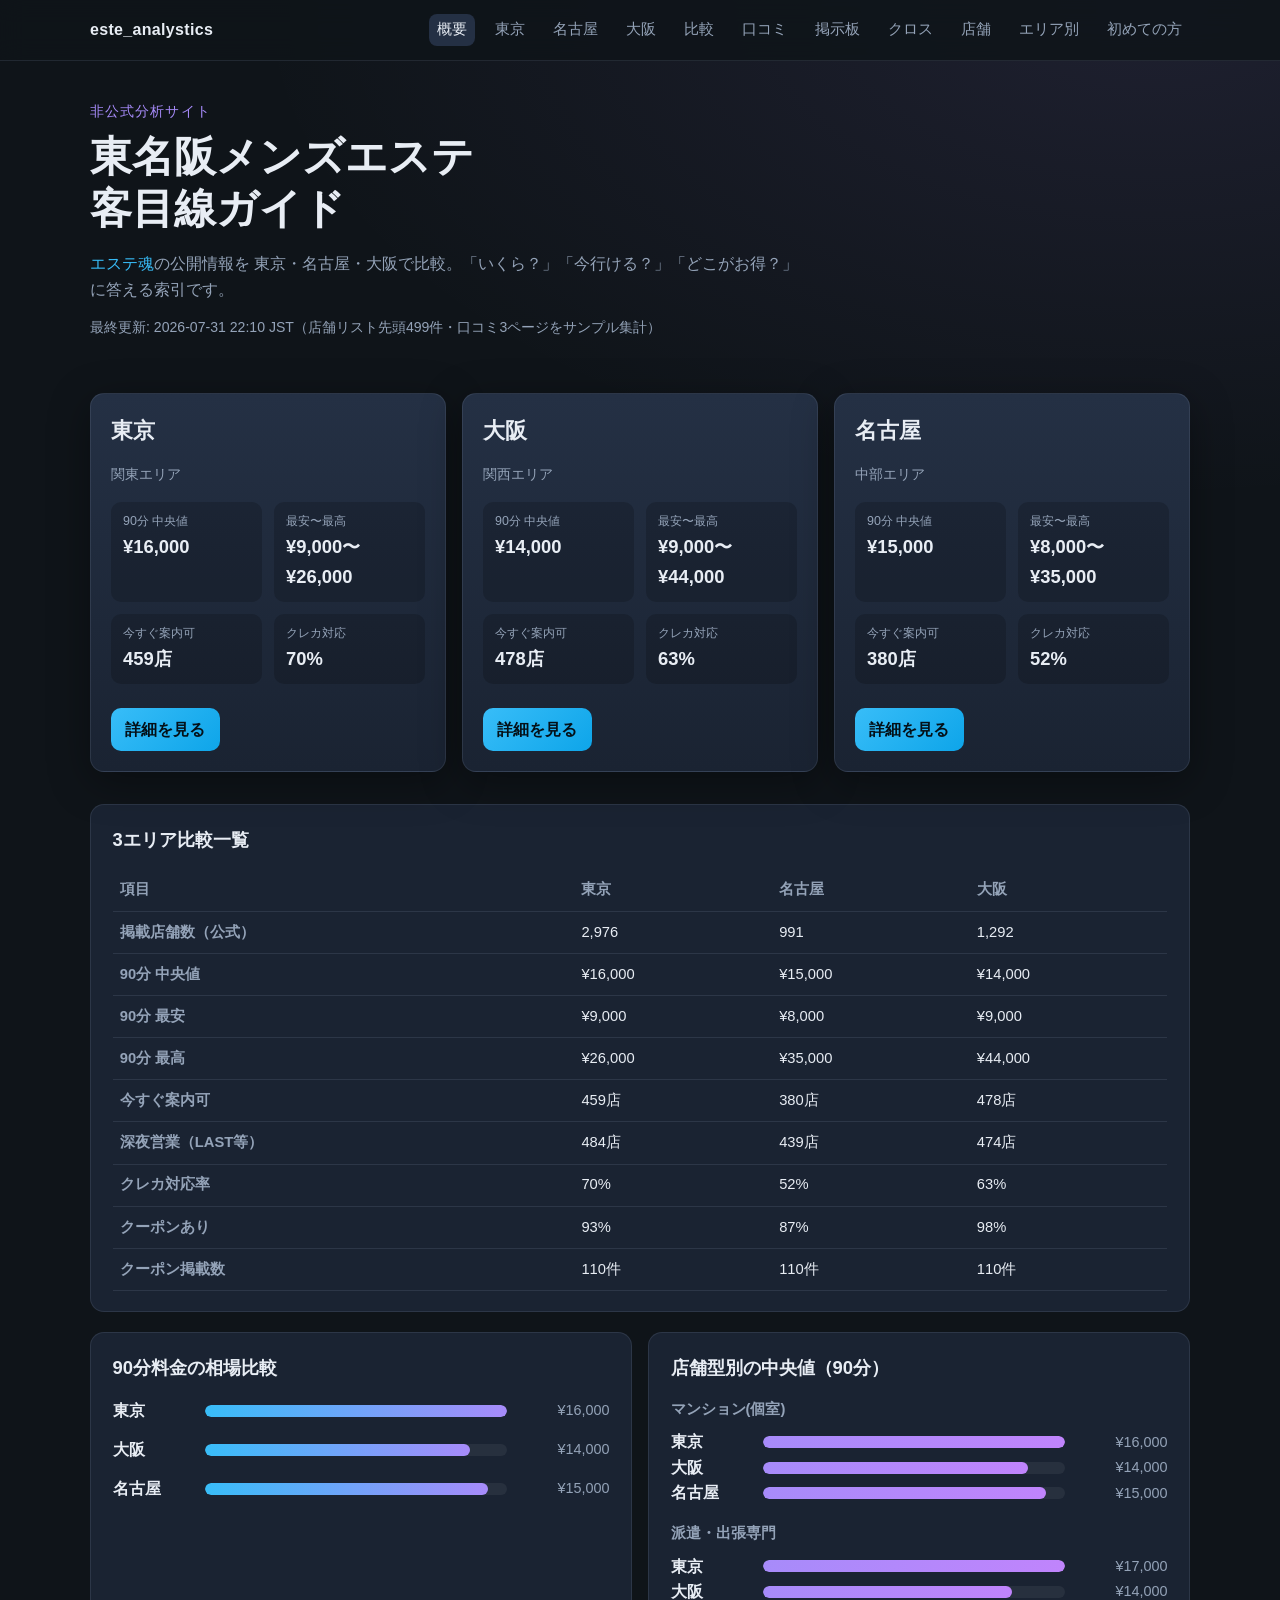
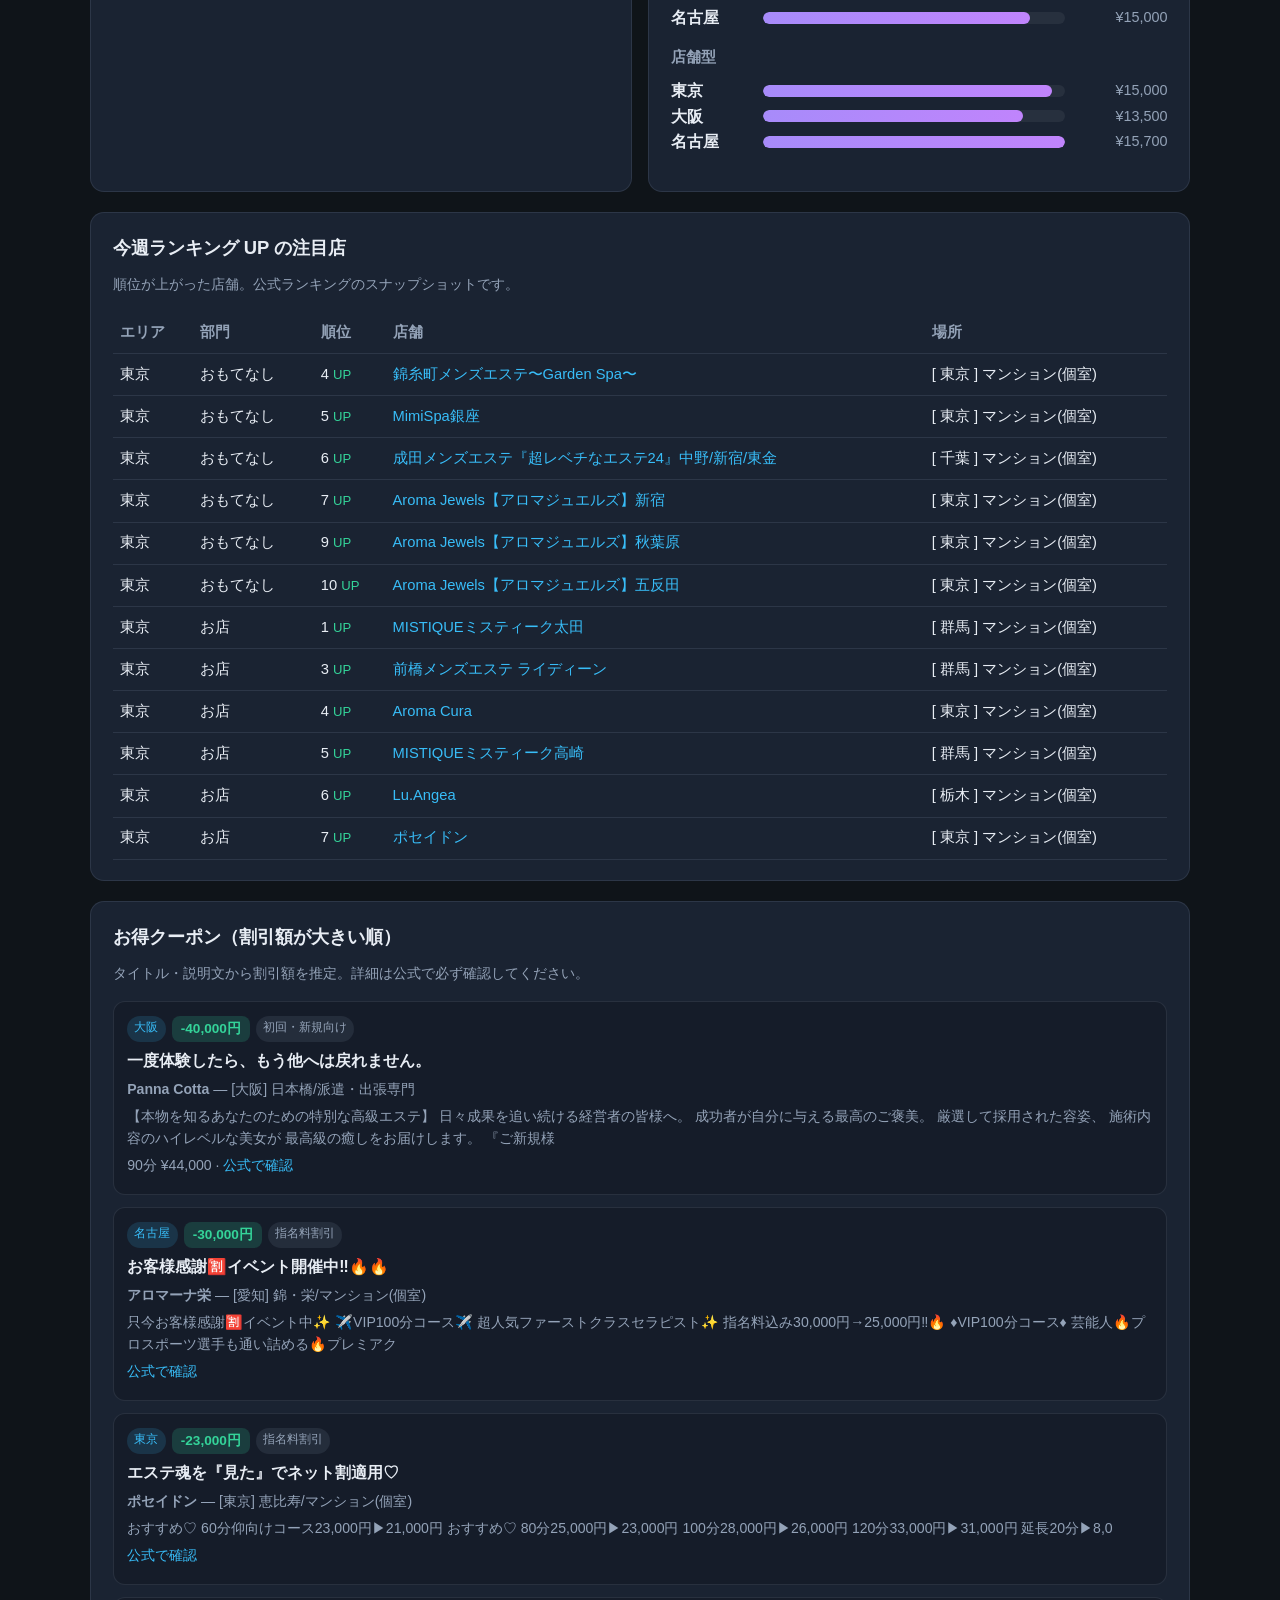
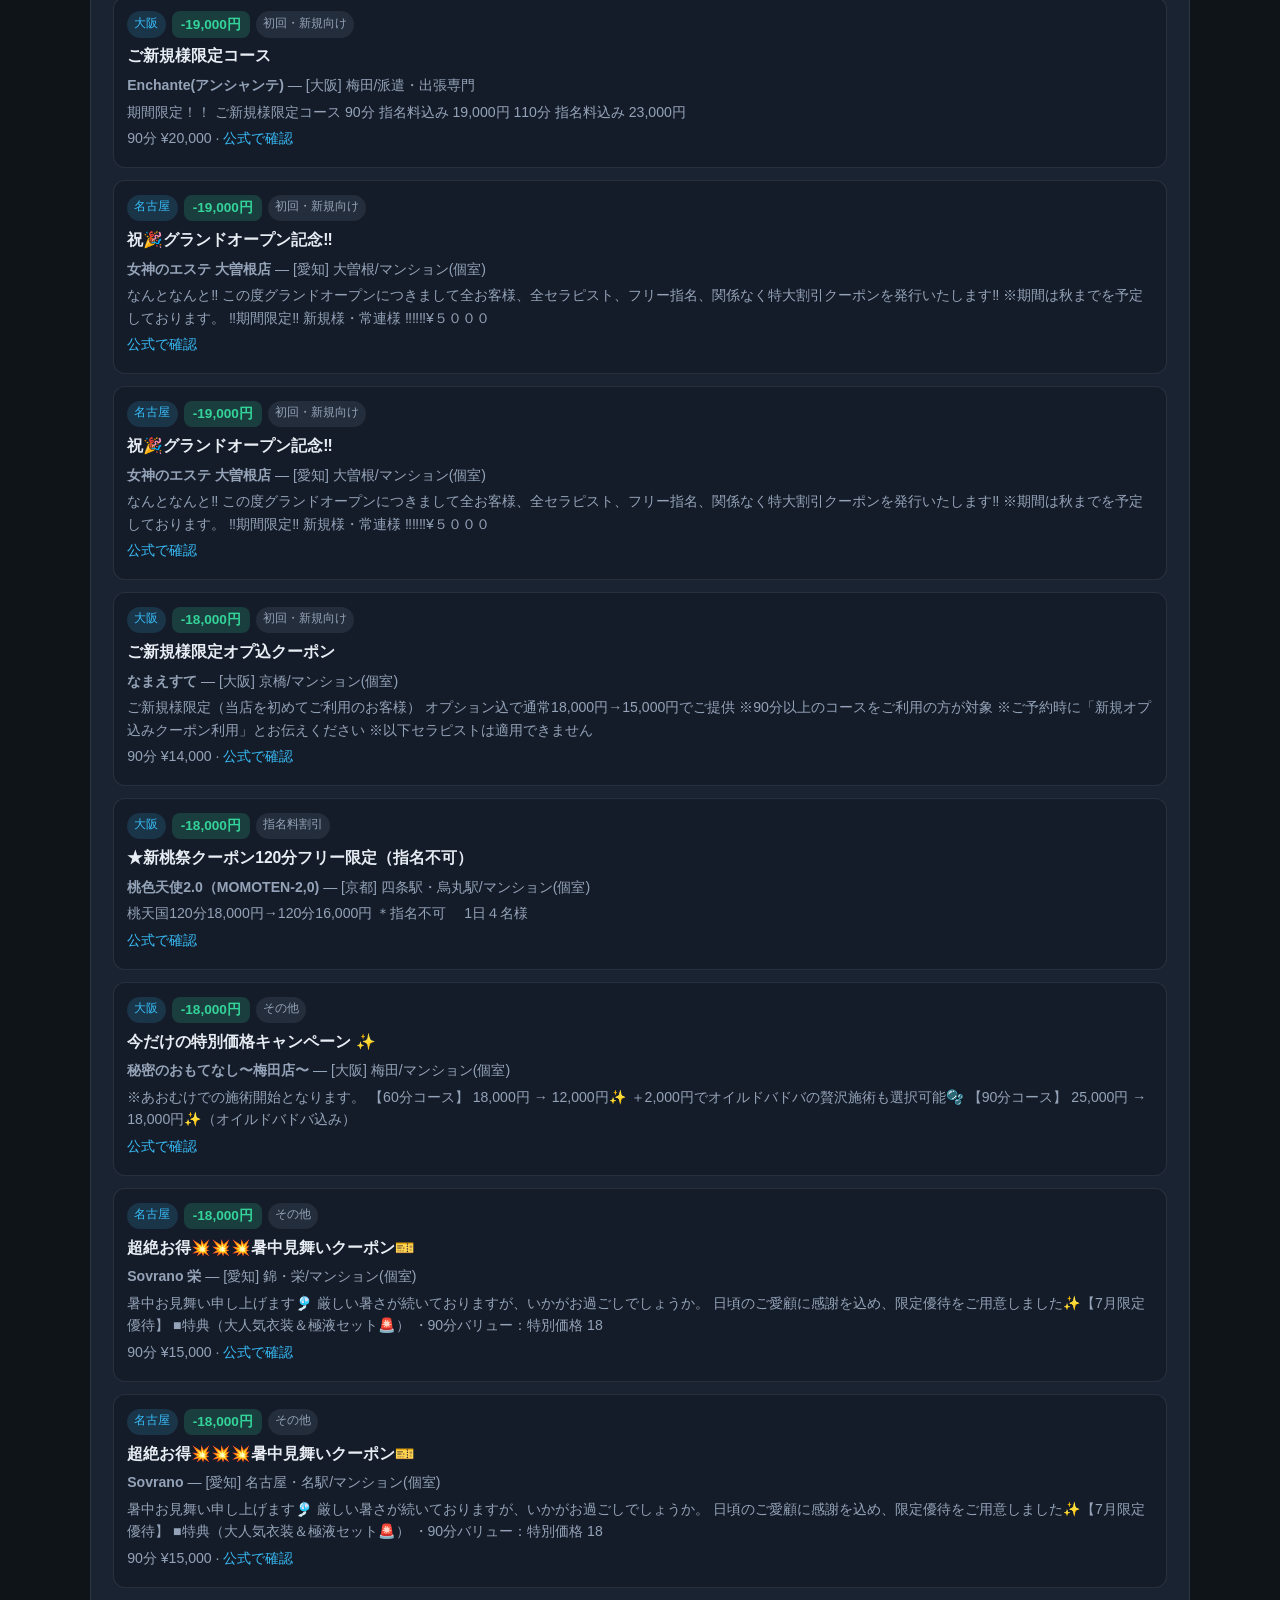
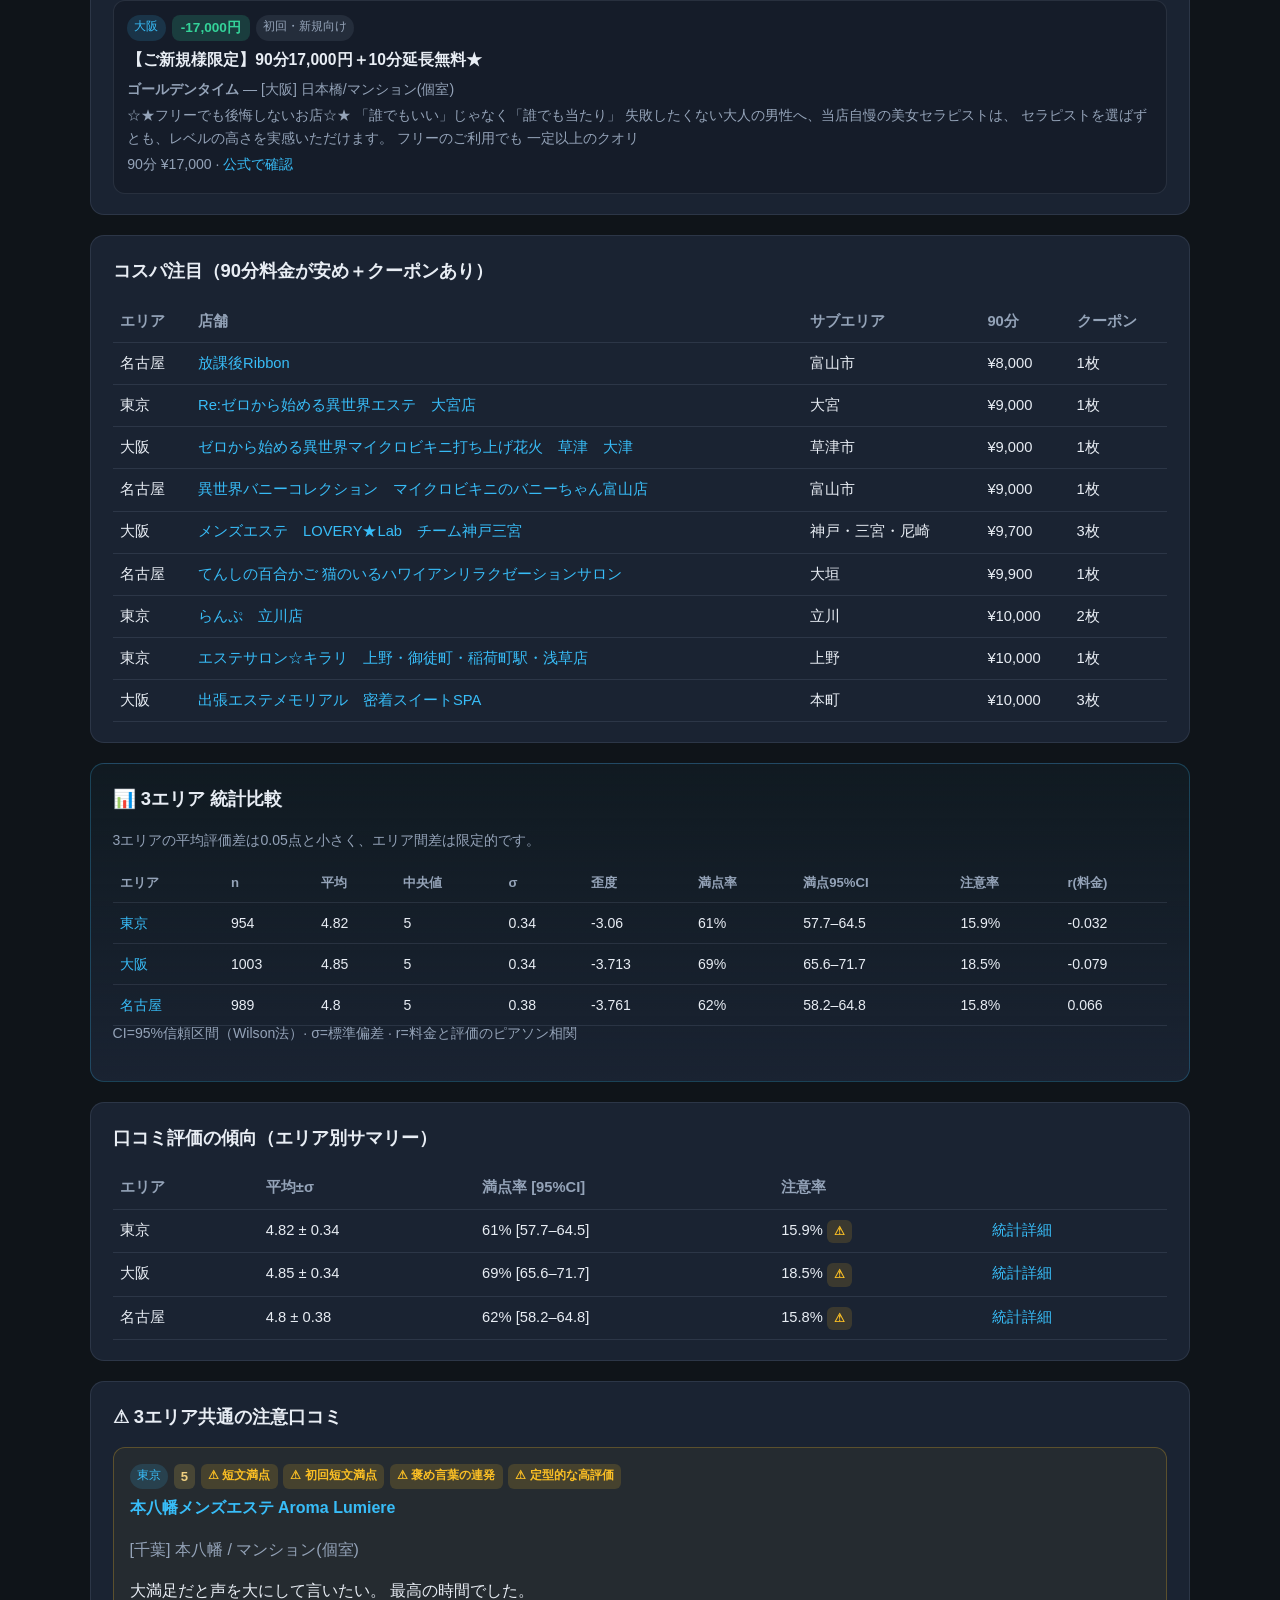
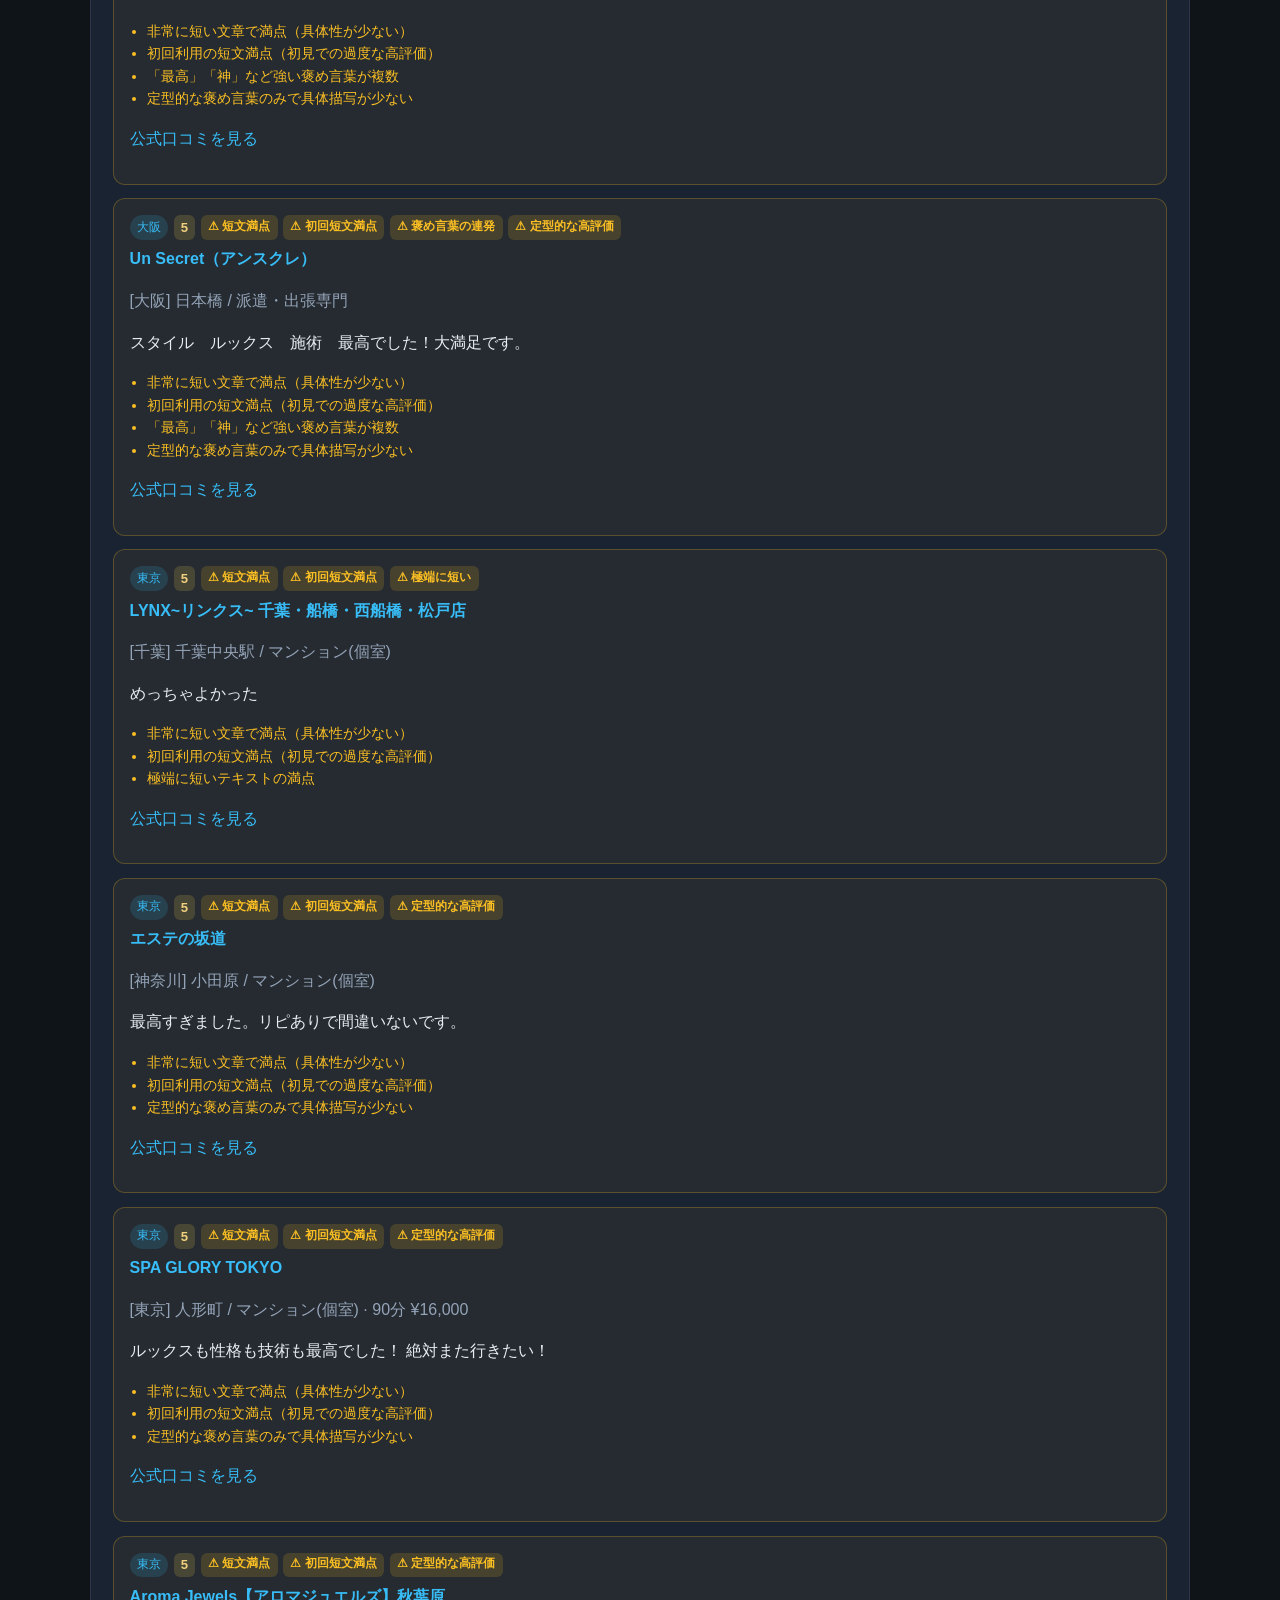
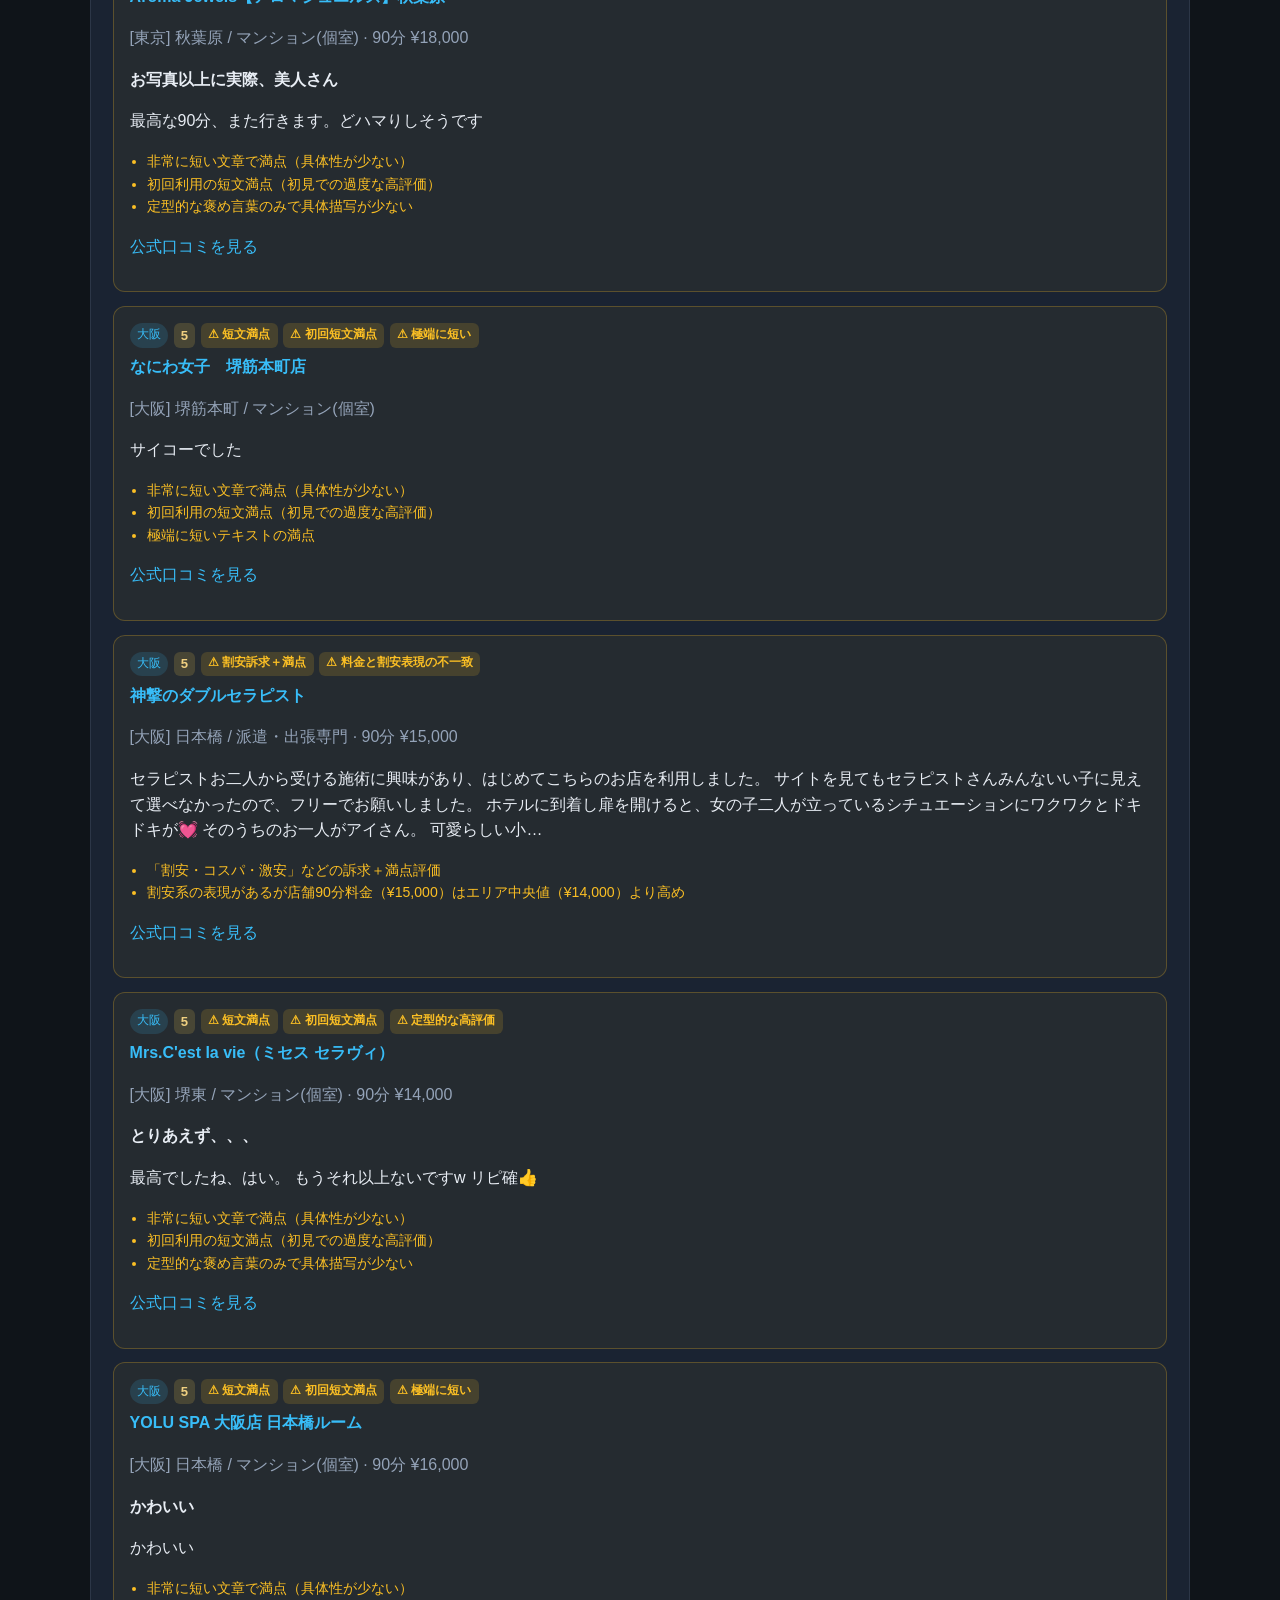
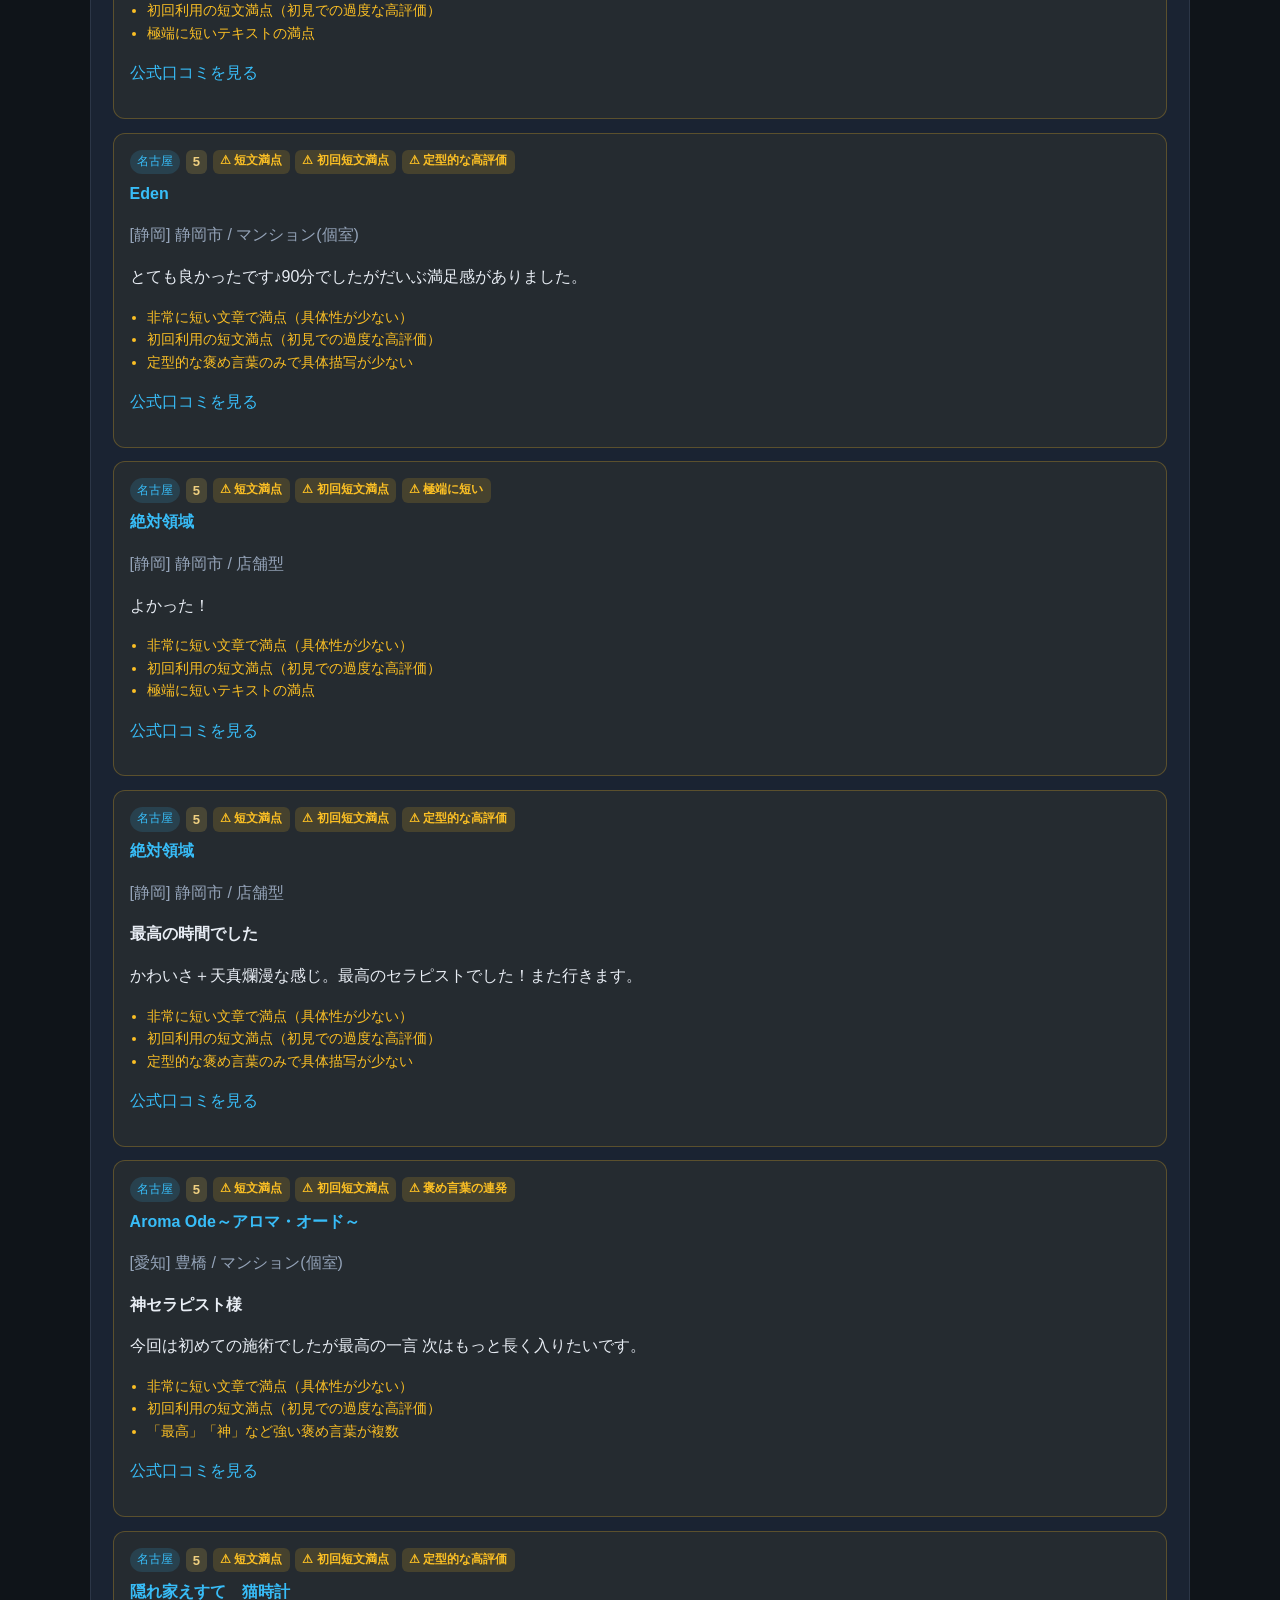
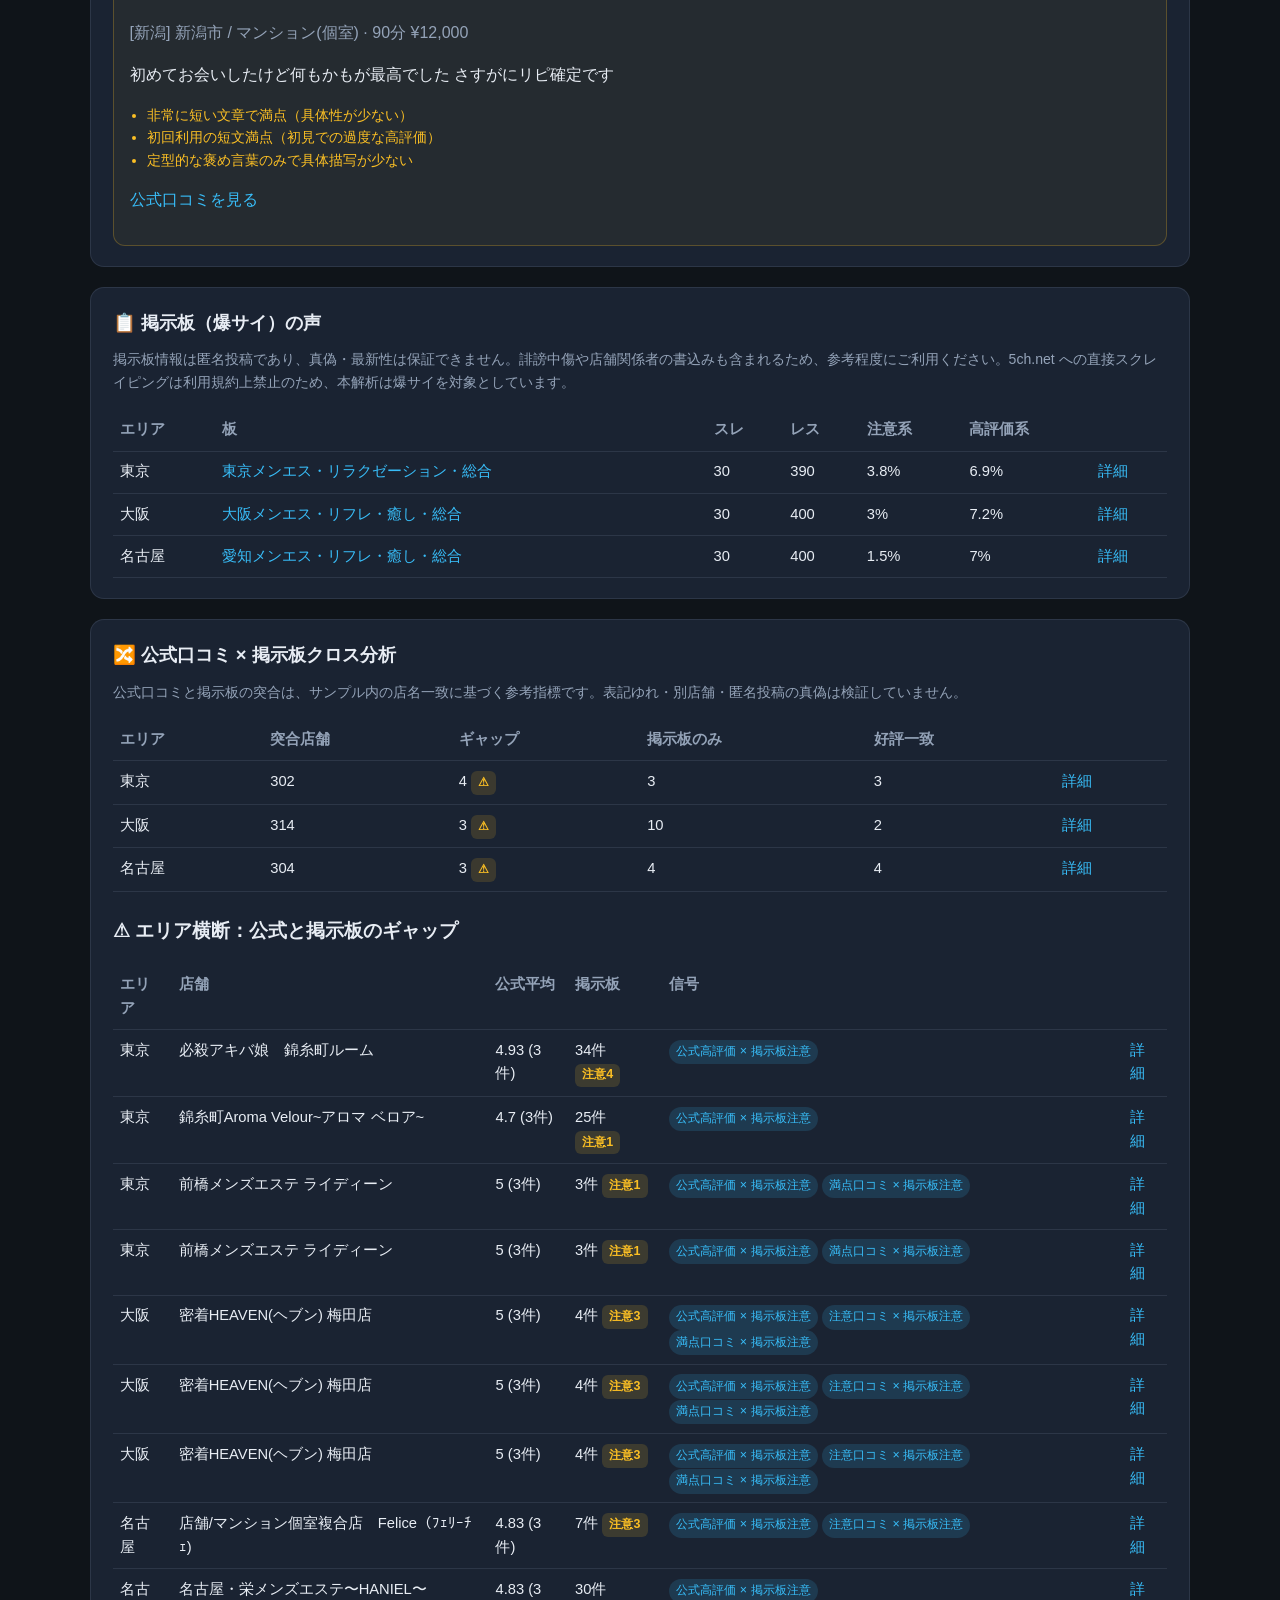
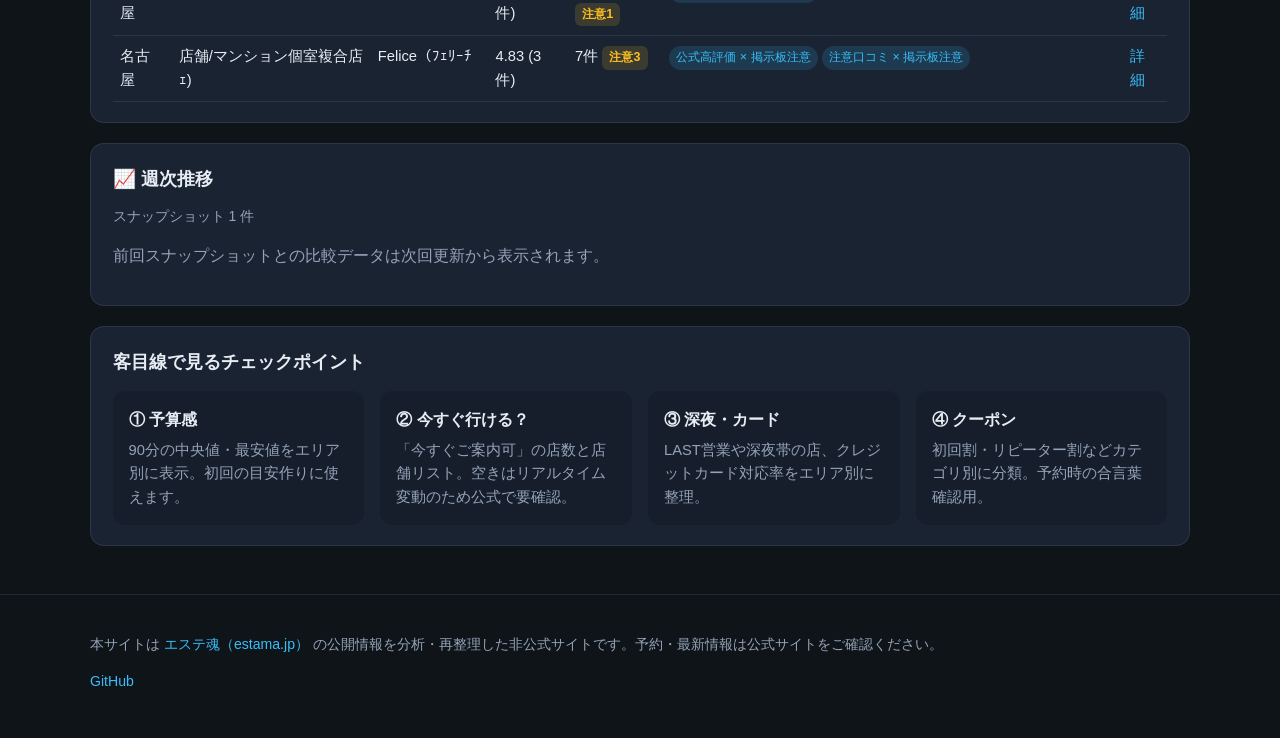
==== commit f040fe46: "Improve cross-analysis, add sub-area pages, history, and guide. Expand BBS sampling and fuzzy shop m" ====
--- a/docs/index.html
+++ b/docs/index.html
@@ -21,6 +21,7 @@
         <a href="bbs.html?region=kanto">掲示板</a>
         <a href="cross.html?region=kanto">クロス</a>
         <a href="shops.html?region=kanto">店舗</a>
+        <a href="subareas.html?region=kanto">エリア別</a>
         <a href="guide.html">初めての方</a>
       </nav>
     </div>
@@ -90,6 +91,8 @@
 
     <section id="cross-section"></section>
 
+    <section id="history-section"></section>
+
     <section class="panel">
       <h2>客目線で見るチェックポイント</h2>
       <div class="tips-grid">
--- a/docs/css/style.css
+++ b/docs/css/style.css
@@ -430,6 +430,38 @@
   font-size: 0.82rem;
 }
 
+.shop-filters { padding: 1rem 1.25rem; }
+
+.filter-row {
+  display: flex;
+  flex-wrap: wrap;
+  gap: 1rem;
+  align-items: flex-end;
+}
+
+.filter-field {
+  display: flex;
+  flex-direction: column;
+  gap: 0.35rem;
+  min-width: 160px;
+  flex: 1;
+}
+
+.filter-field span {
+  font-size: 0.82rem;
+  color: var(--muted);
+}
+
+.filter-field input,
+.filter-field select {
+  background: var(--surface);
+  border: 1px solid var(--border);
+  color: var(--text);
+  border-radius: 8px;
+  padding: 0.5rem 0.65rem;
+  font-size: 0.92rem;
+}
+
 @media (max-width: 640px) {
   .bar-row { grid-template-columns: 60px 1fr 72px; }
   .header-inner { flex-direction: column; align-items: flex-start; }
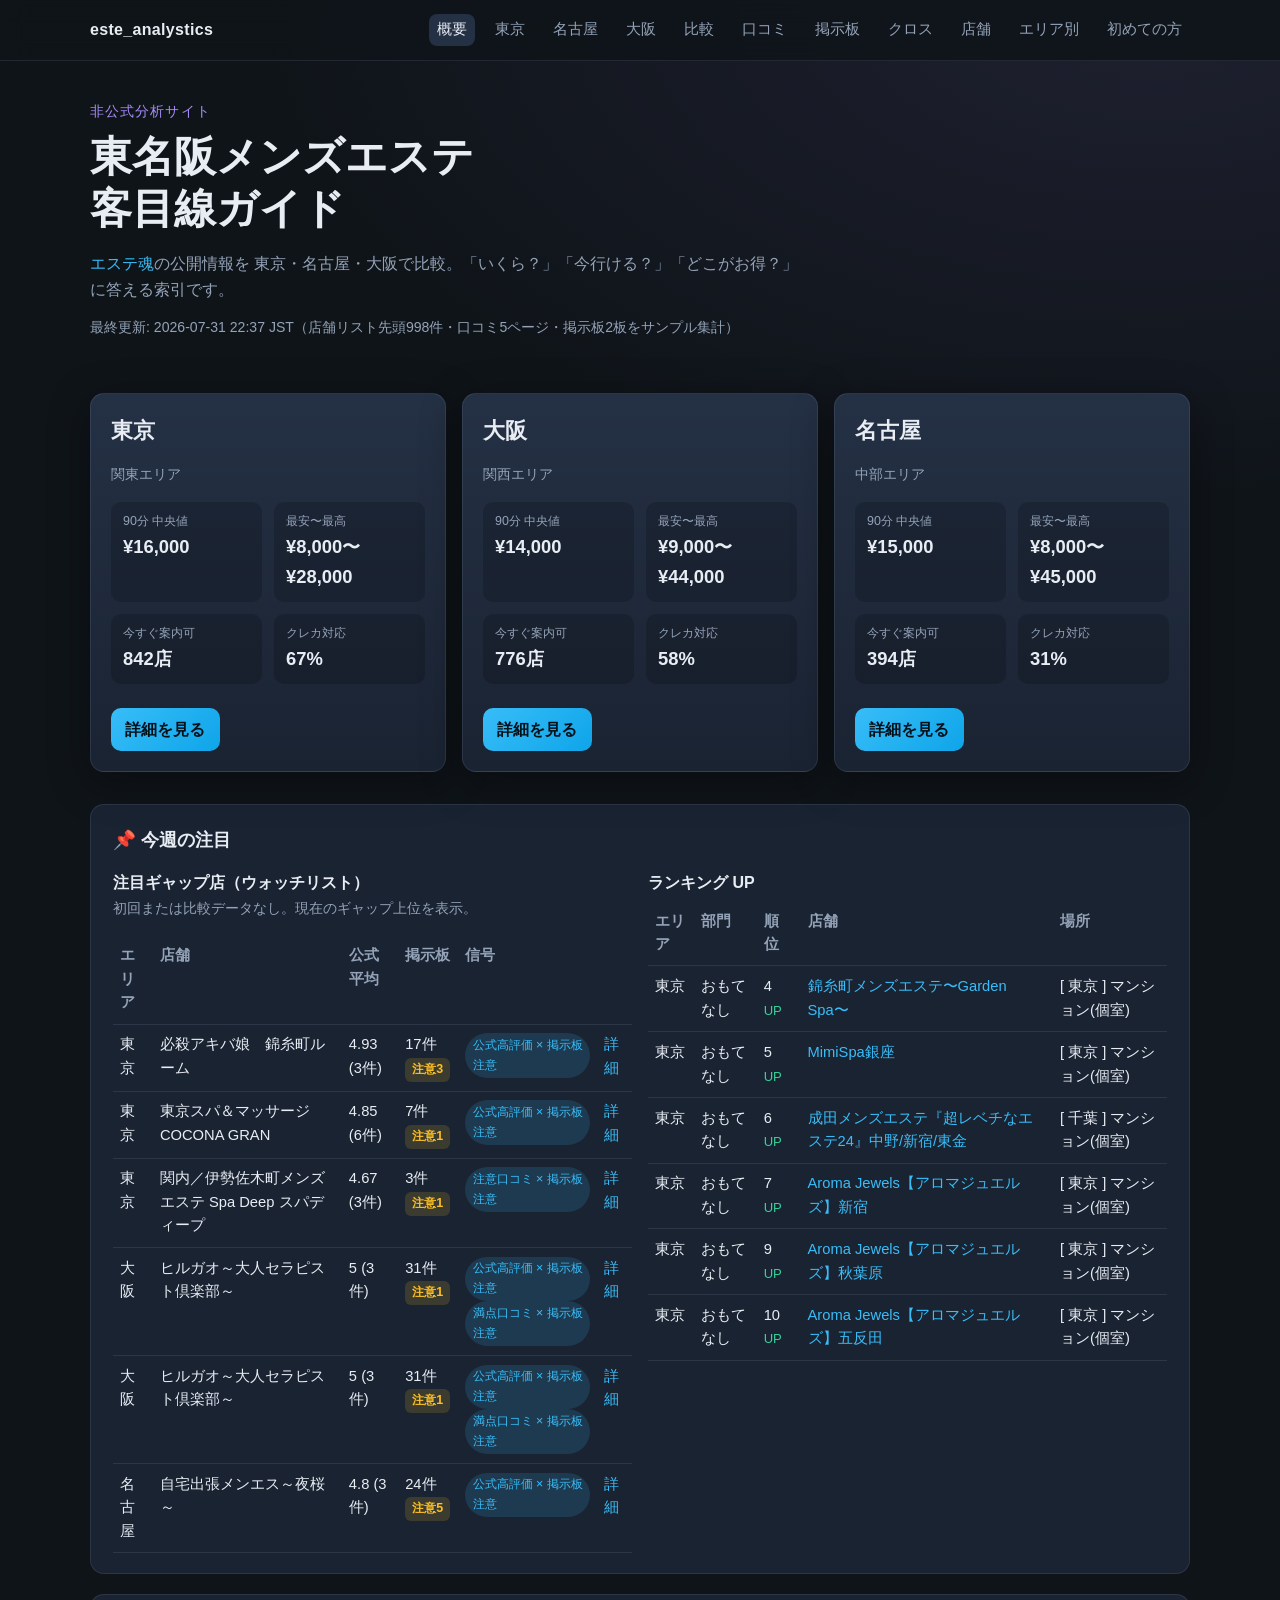
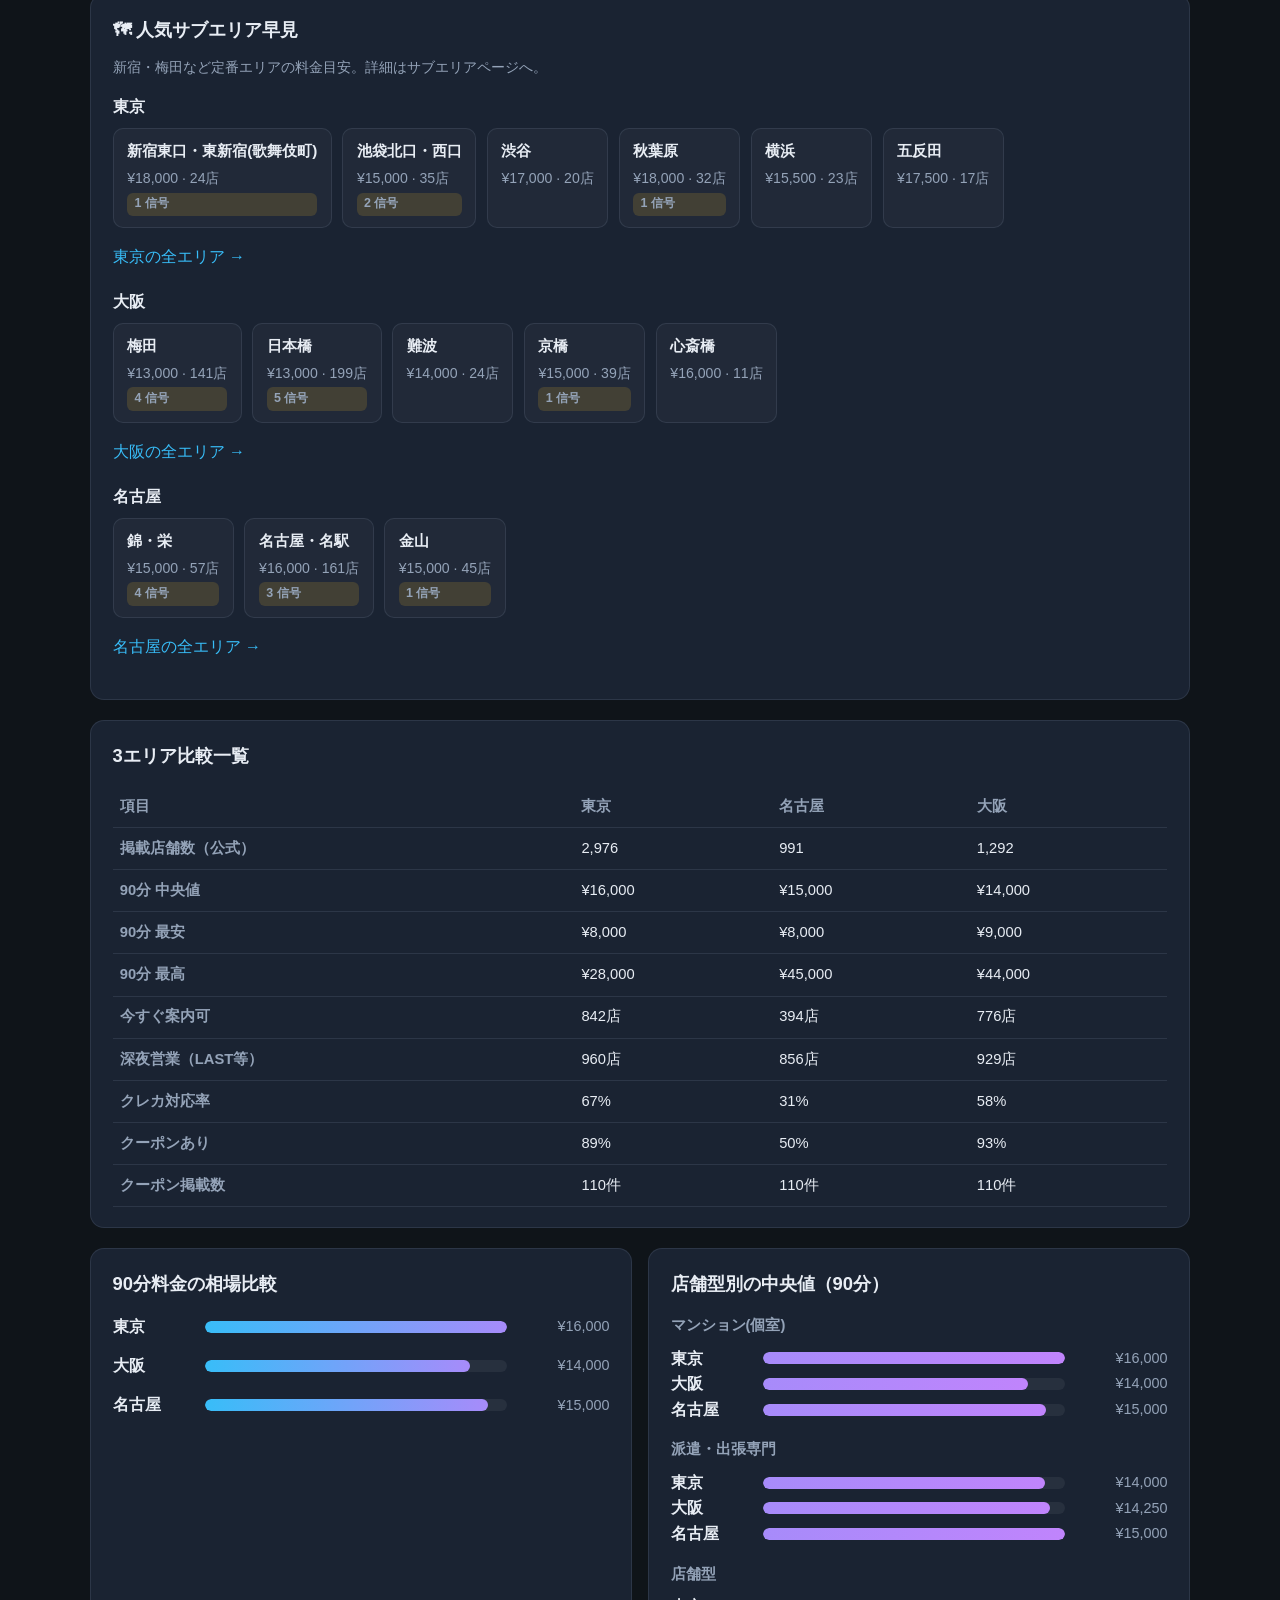
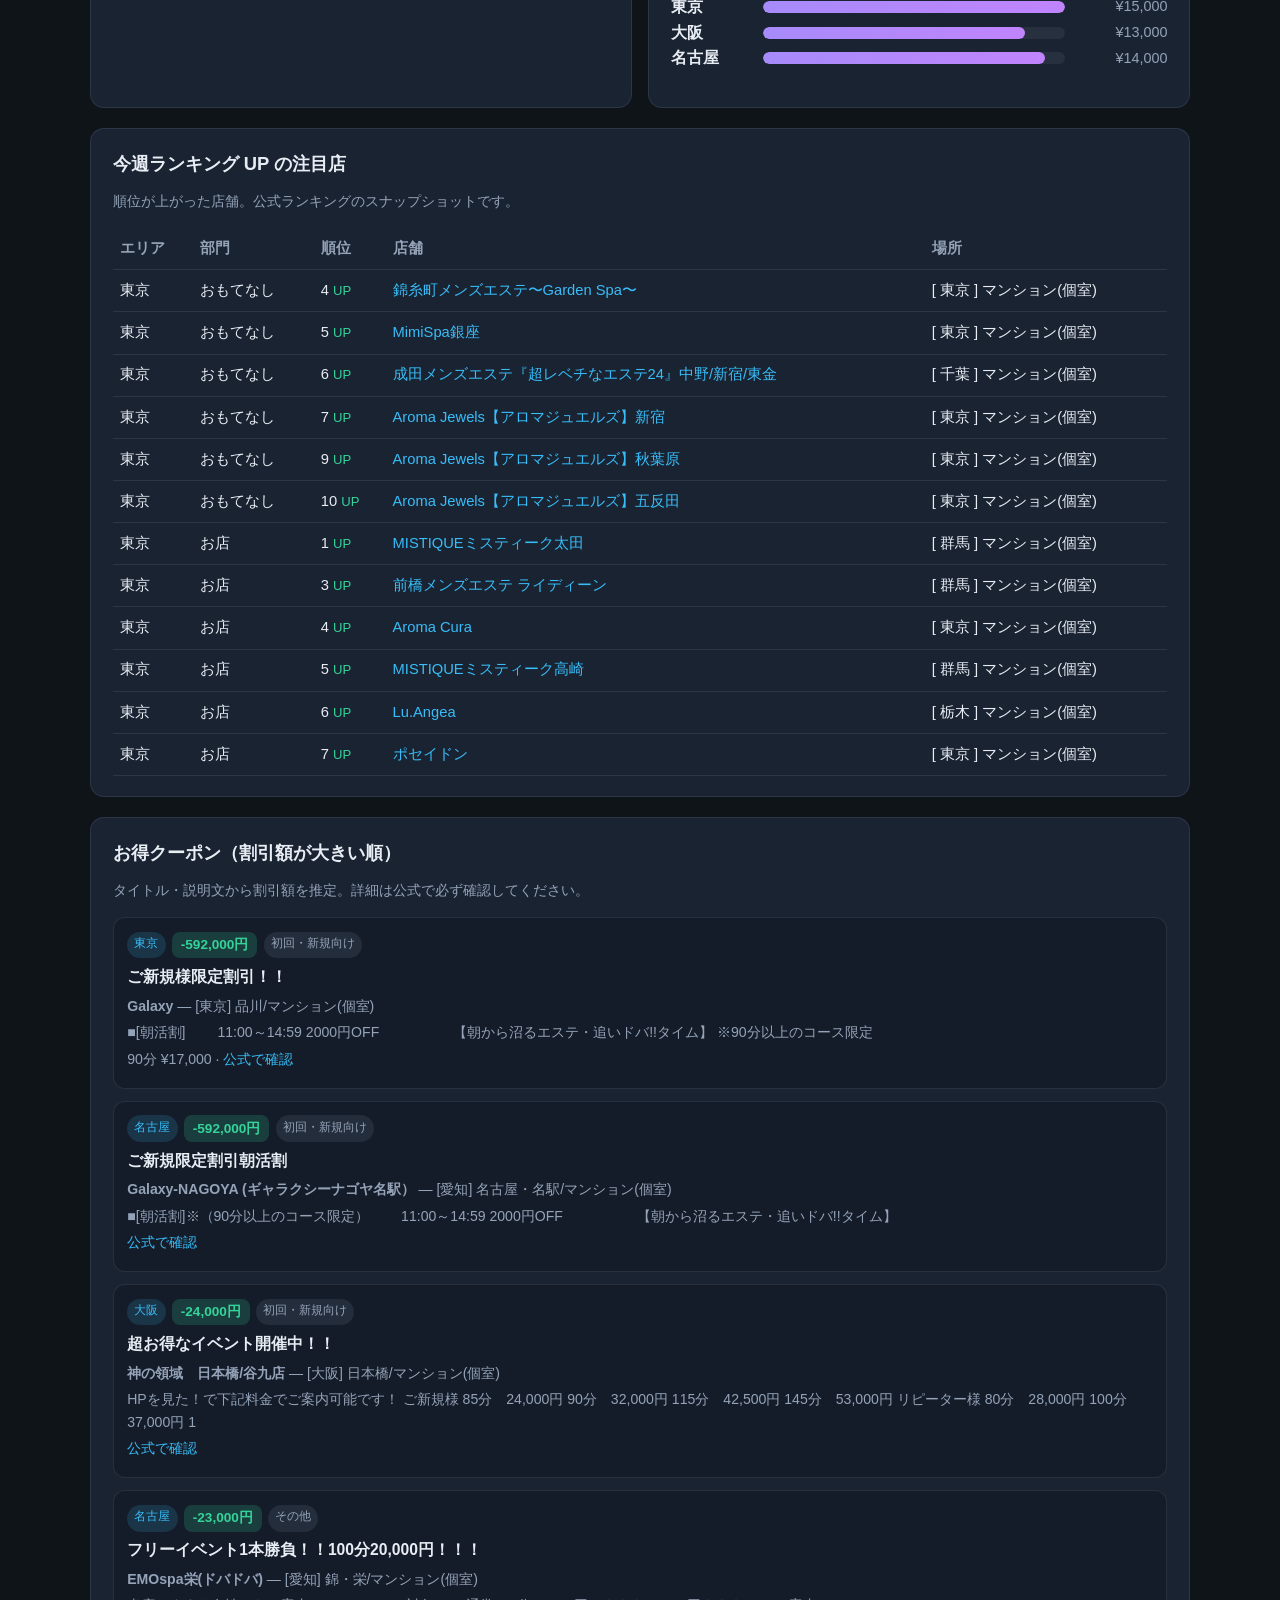
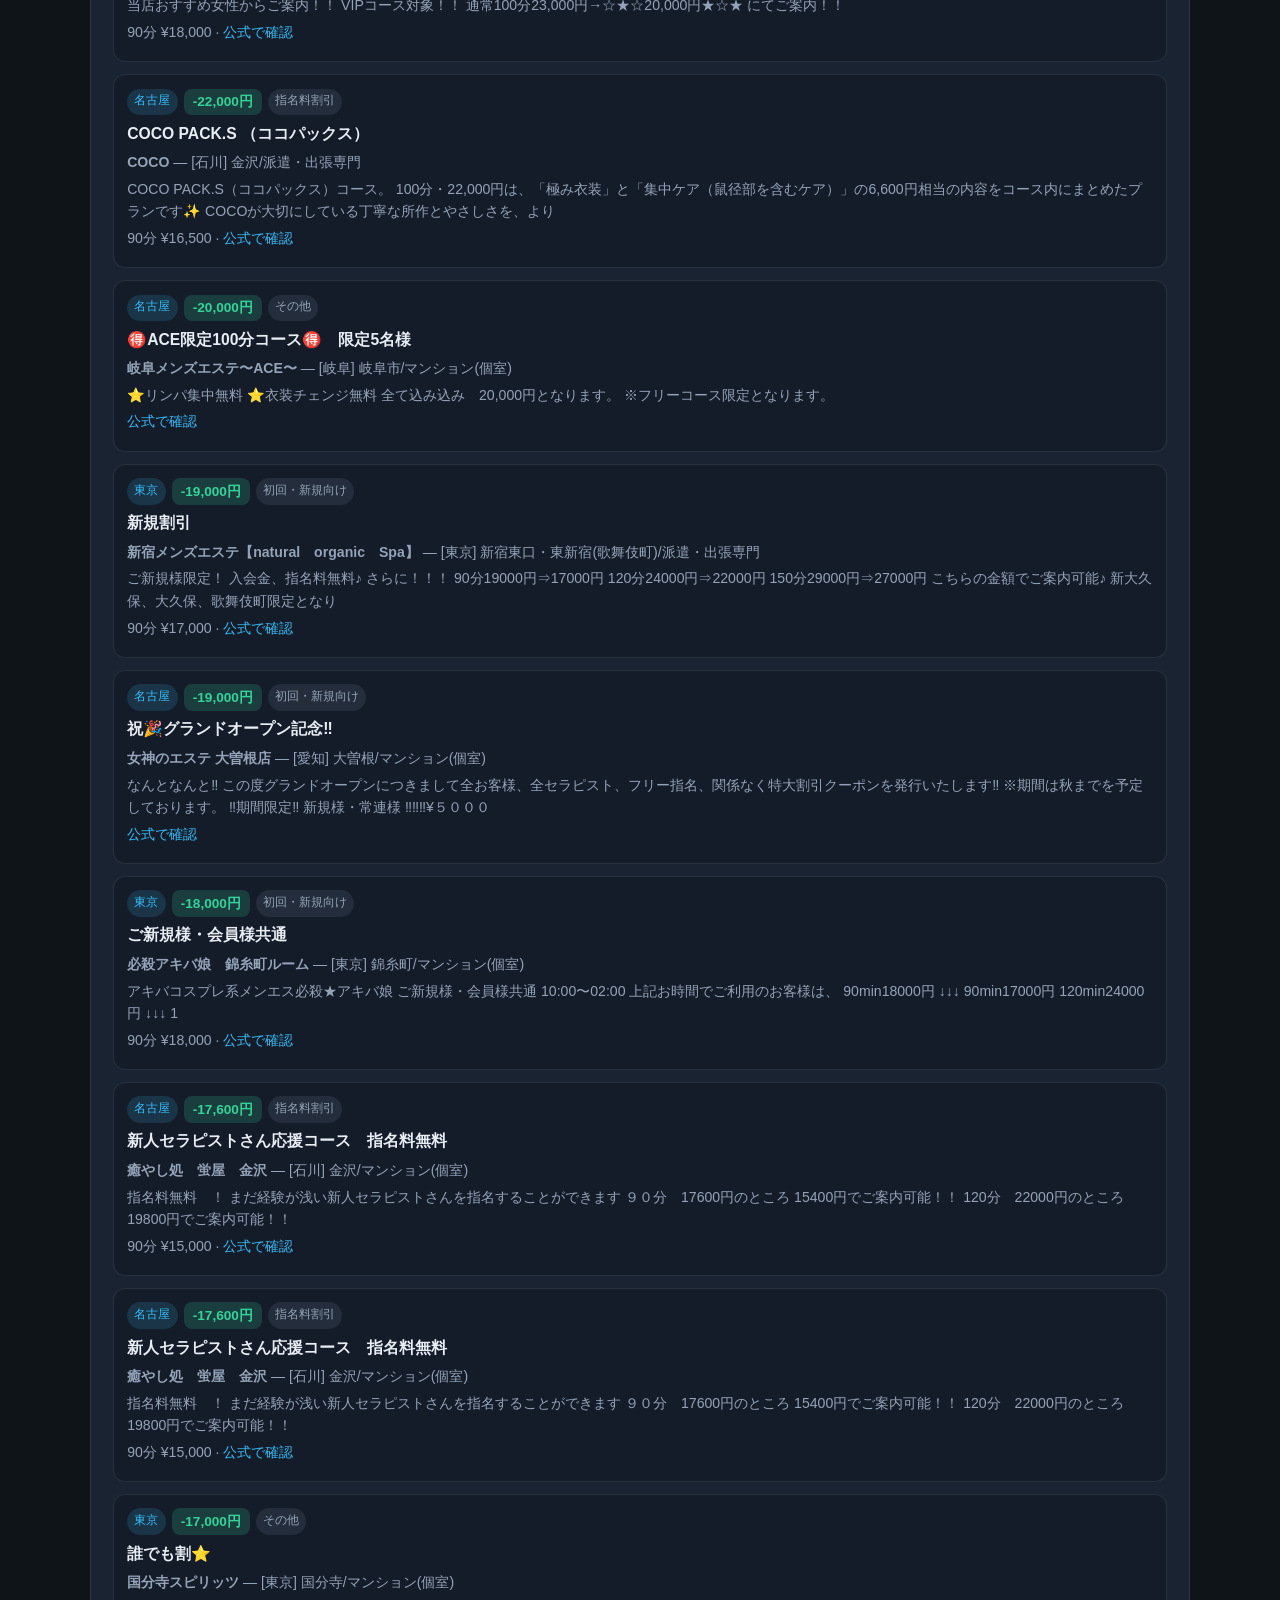
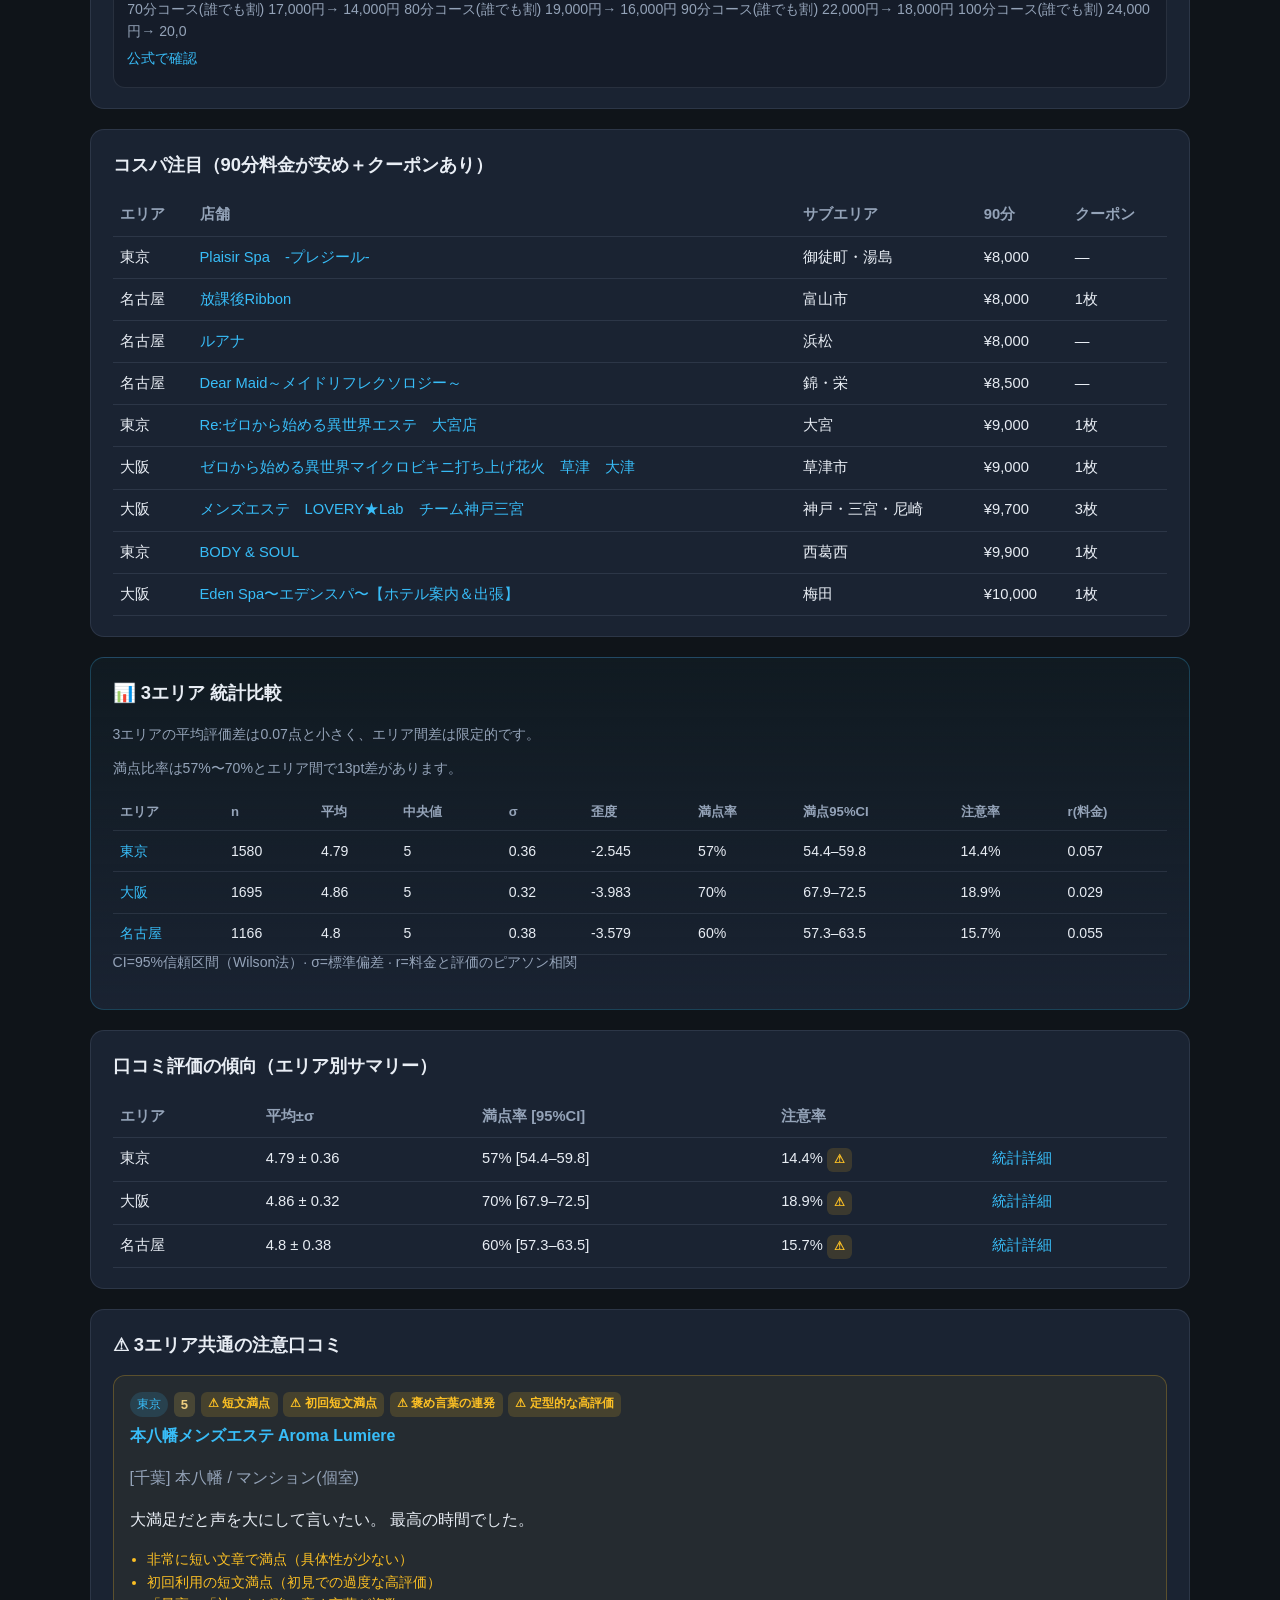
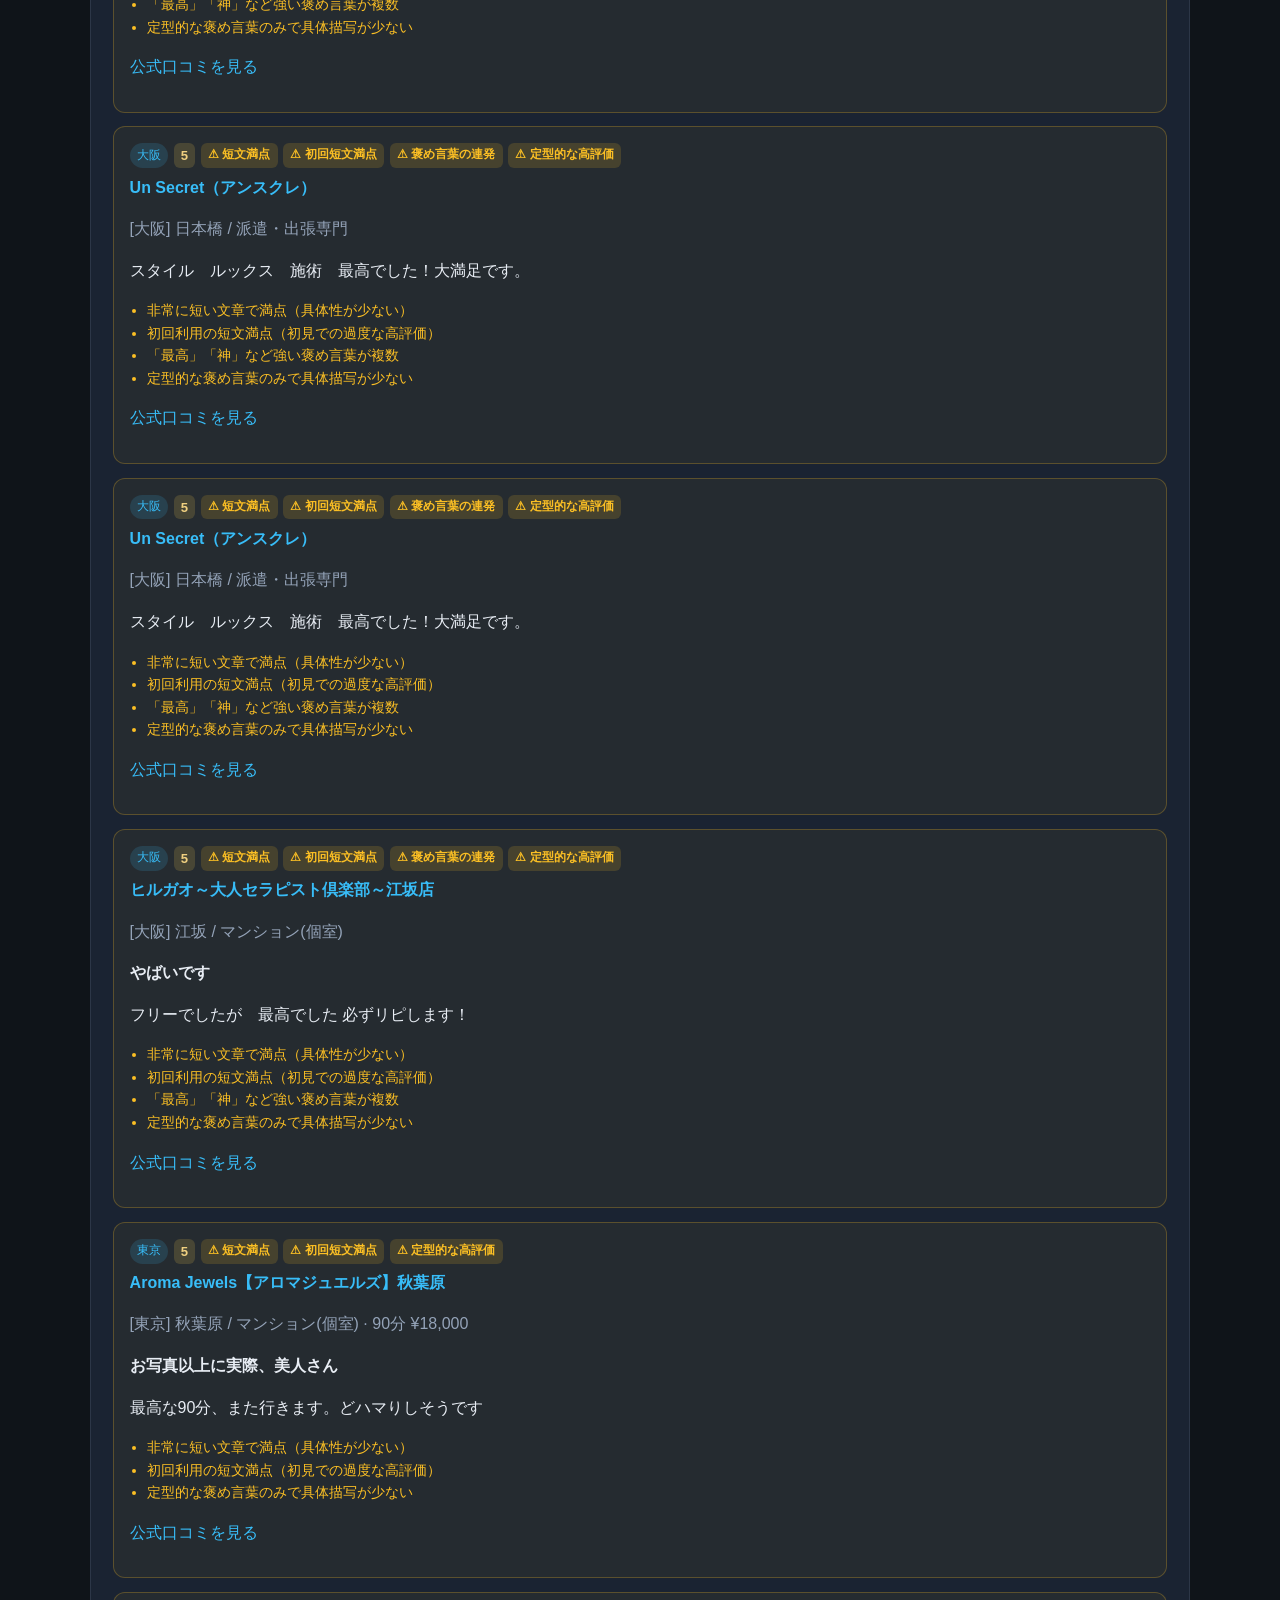
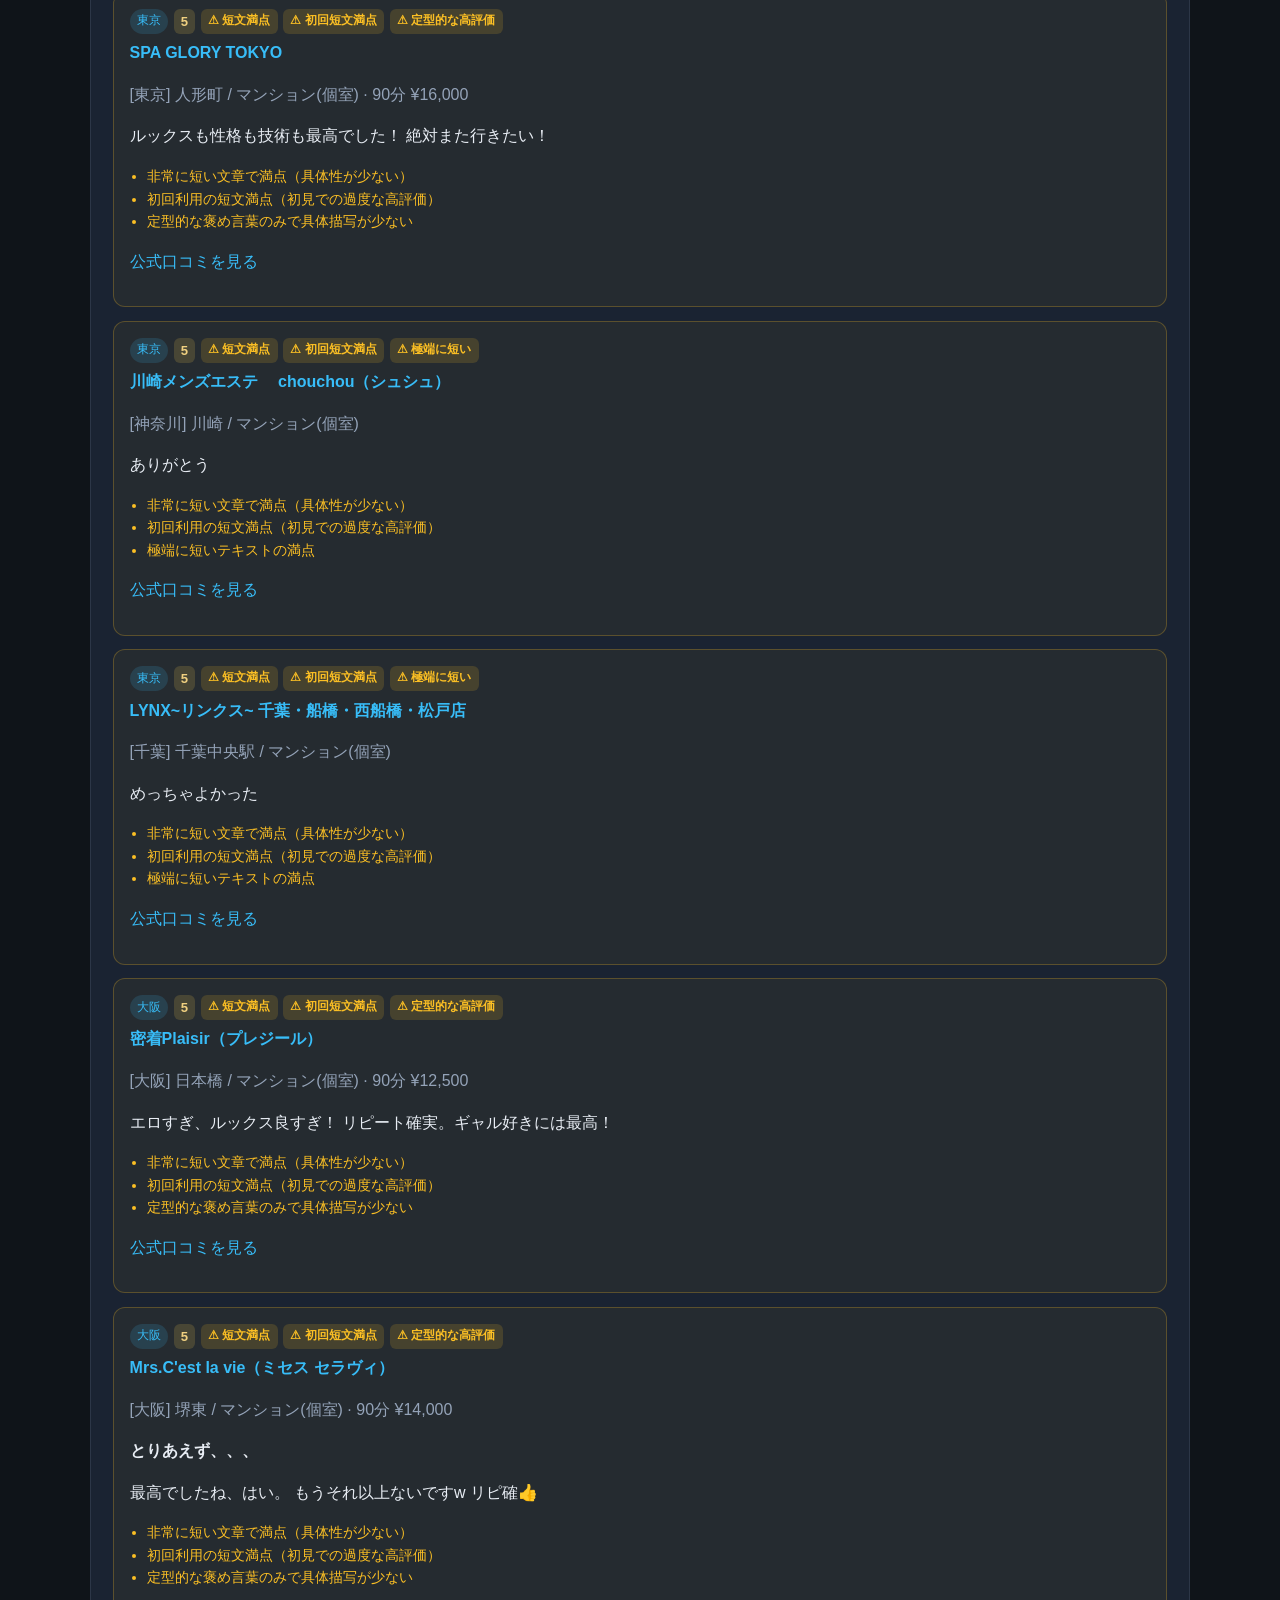
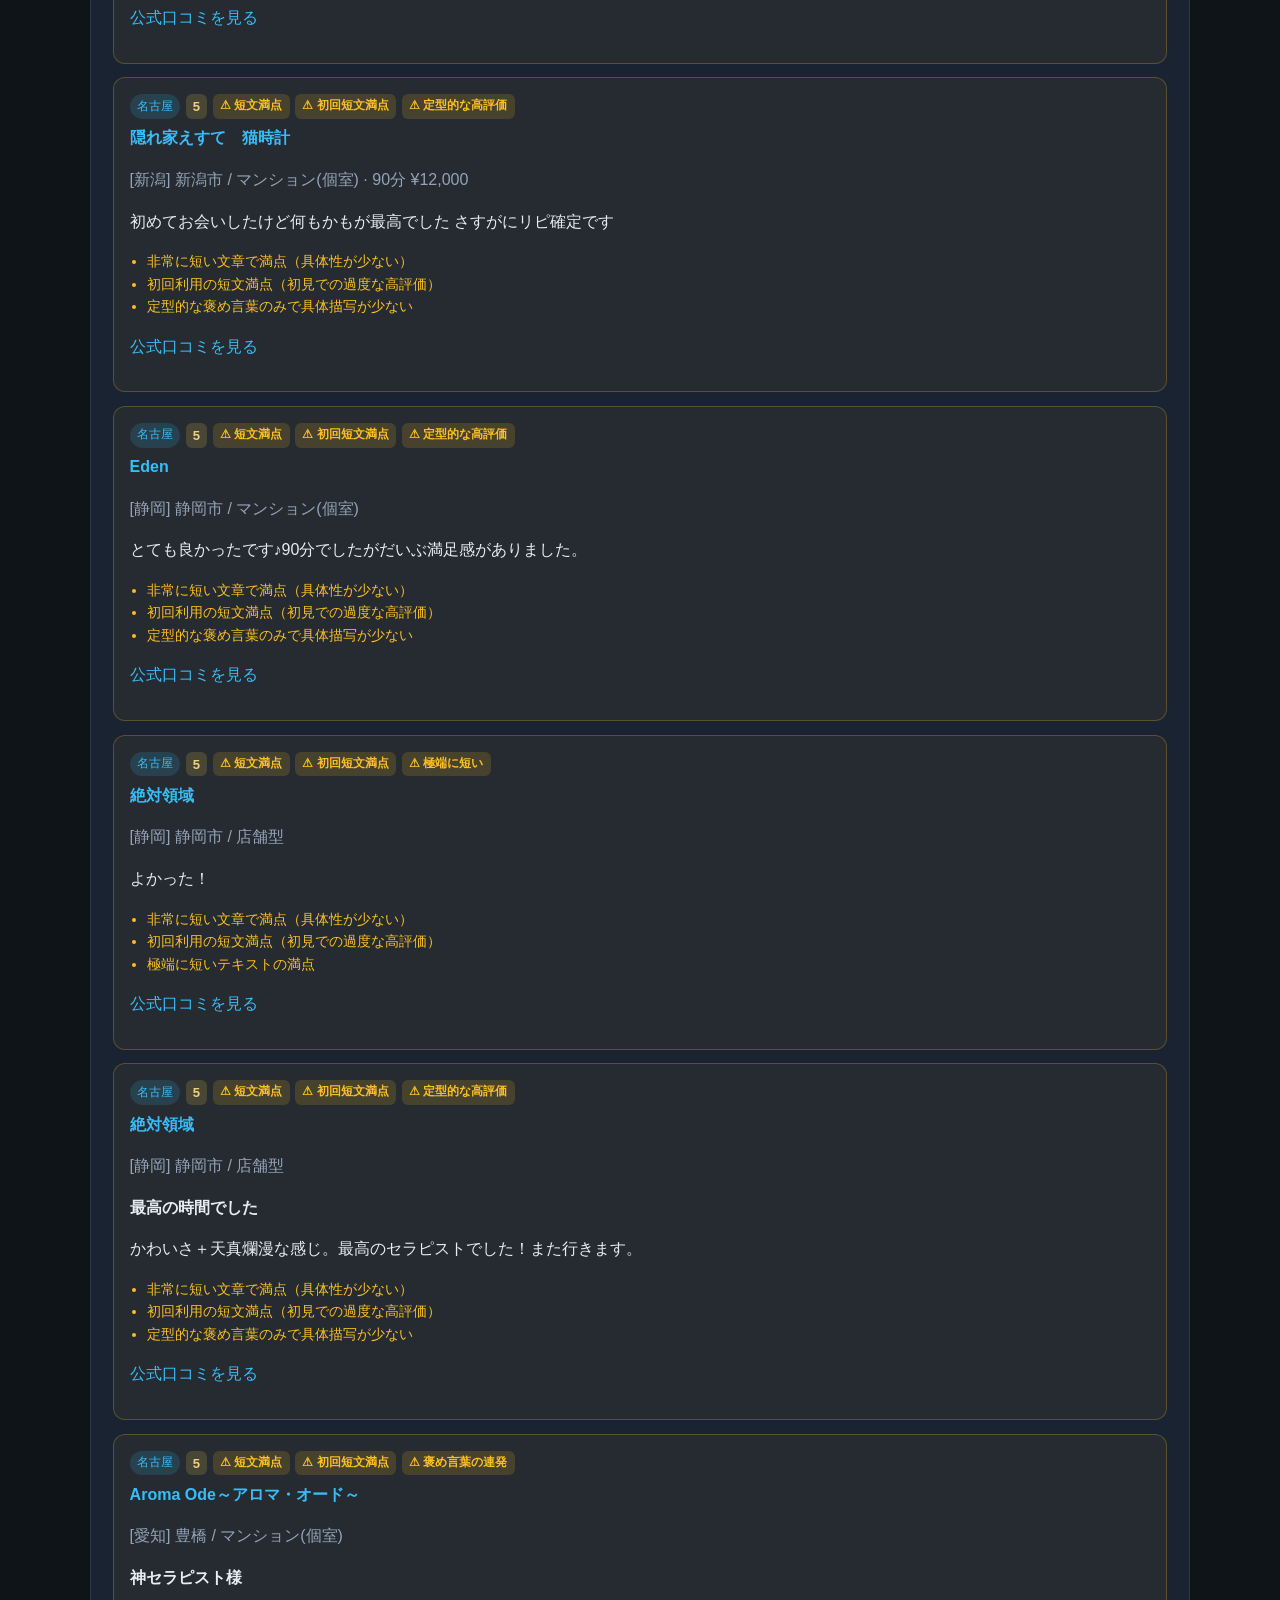
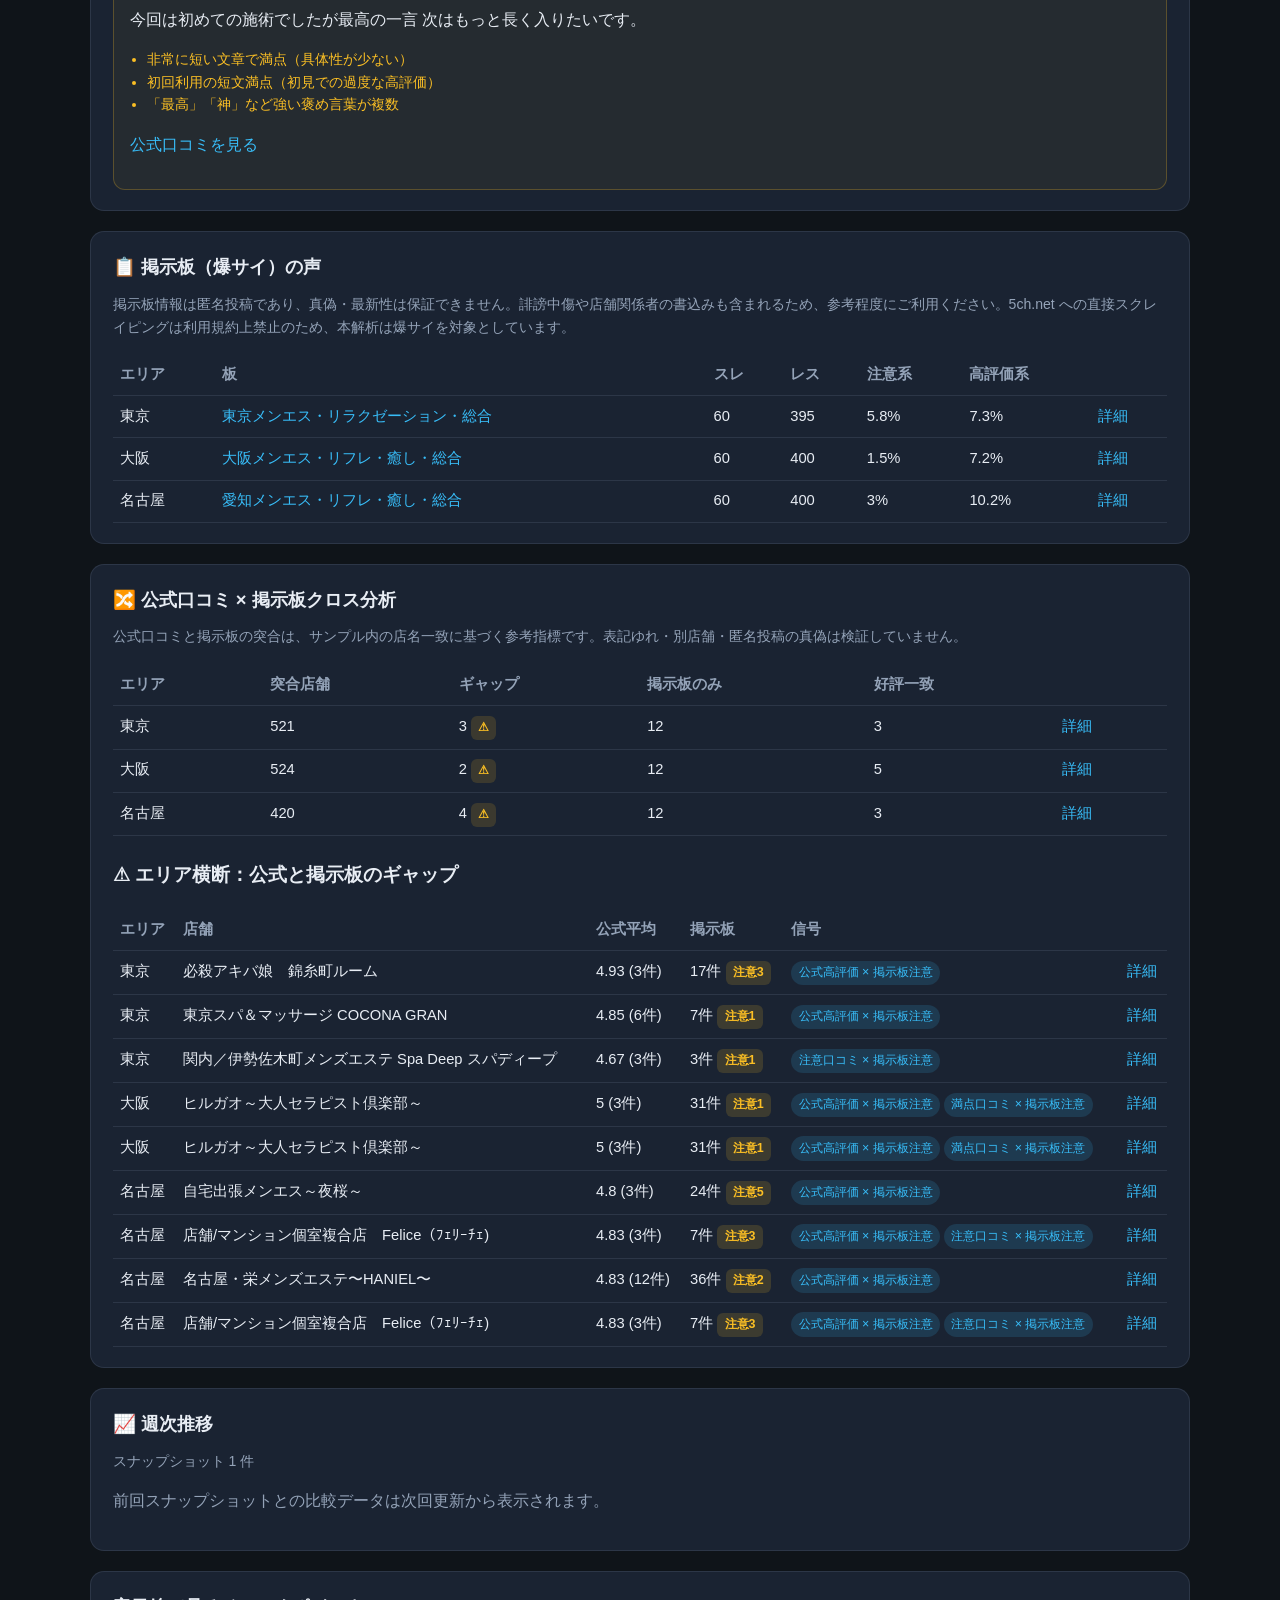
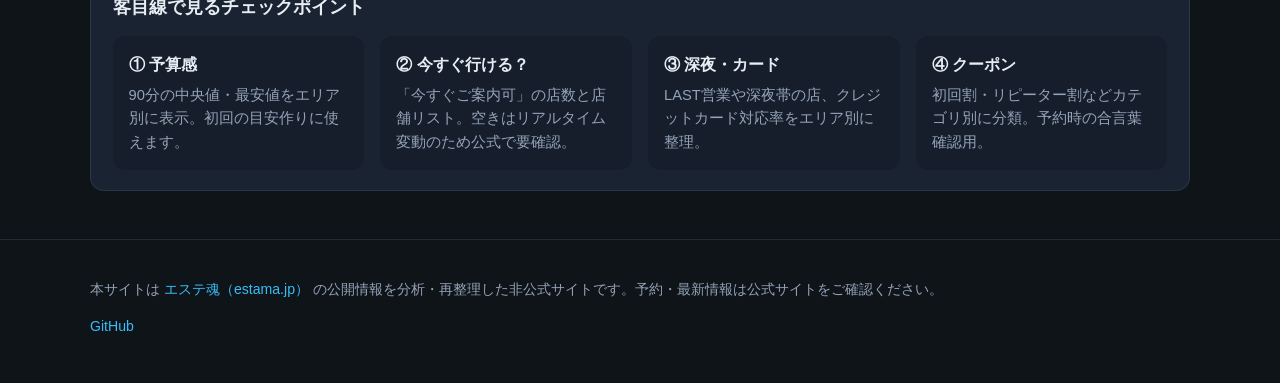
==== commit e9a12e27: "Add weekly digest, SEO, sub-area UX, and expand data sampling. Introduce digest and featured sub-are" ====
--- a/docs/index.html
+++ b/docs/index.html
@@ -4,7 +4,14 @@
   <meta charset="UTF-8">
   <meta name="viewport" content="width=device-width, initial-scale=1.0">
   <title>エステ魂 東名阪エリア解析 | este_analystics</title>
-  <meta name="description" content="エステ魂（estama.jp）の東京・名古屋・大阪を客目線で再整理。料金相場、今すぐ案内可、クーポン、ランキングを比較。">
+  <meta name="description" content="エステ魂（estama.jp）の東京・名古屋・大阪を客目線で再整理。料金相場、今すぐ案内可、クーポン、口コミ・掲示板クロス分析を比較。">
+  <link rel="canonical" href="https://jim-auto.github.io/este_analystics/">
+  <meta property="og:title" content="エステ魂 東名阪エリア解析 | este_analystics">
+  <meta property="og:description" content="東京・名古屋・大阪のメンズエステを客目線で比較。料金相場、クーポン、口コミ×掲示板クロス分析。">
+  <meta property="og:url" content="https://jim-auto.github.io/este_analystics/">
+  <meta property="og:type" content="website">
+  <meta property="og:locale" content="ja_JP">
+  <meta name="twitter:card" content="summary">
   <link rel="stylesheet" href="css/style.css">
 </head>
 <body>
@@ -39,6 +46,10 @@
     </section>
 
     <section class="cards" id="region-cards"></section>
+
+    <section id="digest-section"></section>
+
+    <section id="featured-section"></section>
 
     <section class="panel">
       <h2>3エリア比較一覧</h2>
--- a/docs/css/style.css
+++ b/docs/css/style.css
@@ -462,6 +462,106 @@
   font-size: 0.92rem;
 }
 
+.history-charts { margin: 1rem 0 1.25rem; }
+
+.grid-3 {
+  display: grid;
+  grid-template-columns: repeat(auto-fit, minmax(180px, 1fr));
+  gap: 1rem;
+  margin-bottom: 1rem;
+}
+
+.history-chart {
+  background: rgba(255, 255, 255, 0.02);
+  border: 1px solid var(--border);
+  border-radius: 10px;
+  padding: 0.85rem 1rem;
+}
+
+.history-chart h3 {
+  font-size: 0.88rem;
+  margin: 0 0 0.65rem;
+  color: var(--muted);
+}
+
+.sparkline {
+  display: flex;
+  align-items: flex-end;
+  gap: 4px;
+  height: 72px;
+}
+
+.spark-bar {
+  flex: 1;
+  min-width: 6px;
+  background: linear-gradient(180deg, var(--accent), rgba(56, 189, 248, 0.35));
+  border-radius: 3px 3px 0 0;
+}
+
+.spark-labels {
+  display: flex;
+  justify-content: space-between;
+  font-size: 0.75rem;
+  color: var(--muted);
+  margin-top: 0.35rem;
+}
+
+.bar-fill--warn {
+  background: linear-gradient(90deg, rgba(251, 191, 36, 0.5), var(--warn));
+}
+
+.panel-inner {
+  margin-top: 0.5rem;
+  padding-top: 0.75rem;
+  border-top: 1px solid var(--border);
+}
+
+.panel-inner h3 {
+  font-size: 0.92rem;
+  margin: 0 0 0.65rem;
+}
+
+.featured-block { margin-bottom: 1.25rem; }
+
+.featured-block h3 {
+  font-size: 1rem;
+  margin: 0 0 0.5rem;
+}
+
+.featured-cards {
+  display: flex;
+  flex-wrap: wrap;
+  gap: 0.65rem;
+  margin-bottom: 0.35rem;
+}
+
+.featured-card {
+  display: flex;
+  flex-direction: column;
+  gap: 0.2rem;
+  padding: 0.65rem 0.85rem;
+  background: rgba(255, 255, 255, 0.03);
+  border: 1px solid var(--border);
+  border-radius: 10px;
+  min-width: 120px;
+  text-decoration: none;
+  color: inherit;
+  font-size: 0.88rem;
+}
+
+.featured-card:hover {
+  border-color: var(--accent);
+}
+
+.featured-card strong { font-size: 0.95rem; }
+
+.featured-card span { color: var(--muted); }
+
+.digest-panel h3 {
+  font-size: 1rem;
+  margin: 0 0 0.35rem;
+}
+
 @media (max-width: 640px) {
   .bar-row { grid-template-columns: 60px 1fr 72px; }
   .header-inner { flex-direction: column; align-items: flex-start; }
